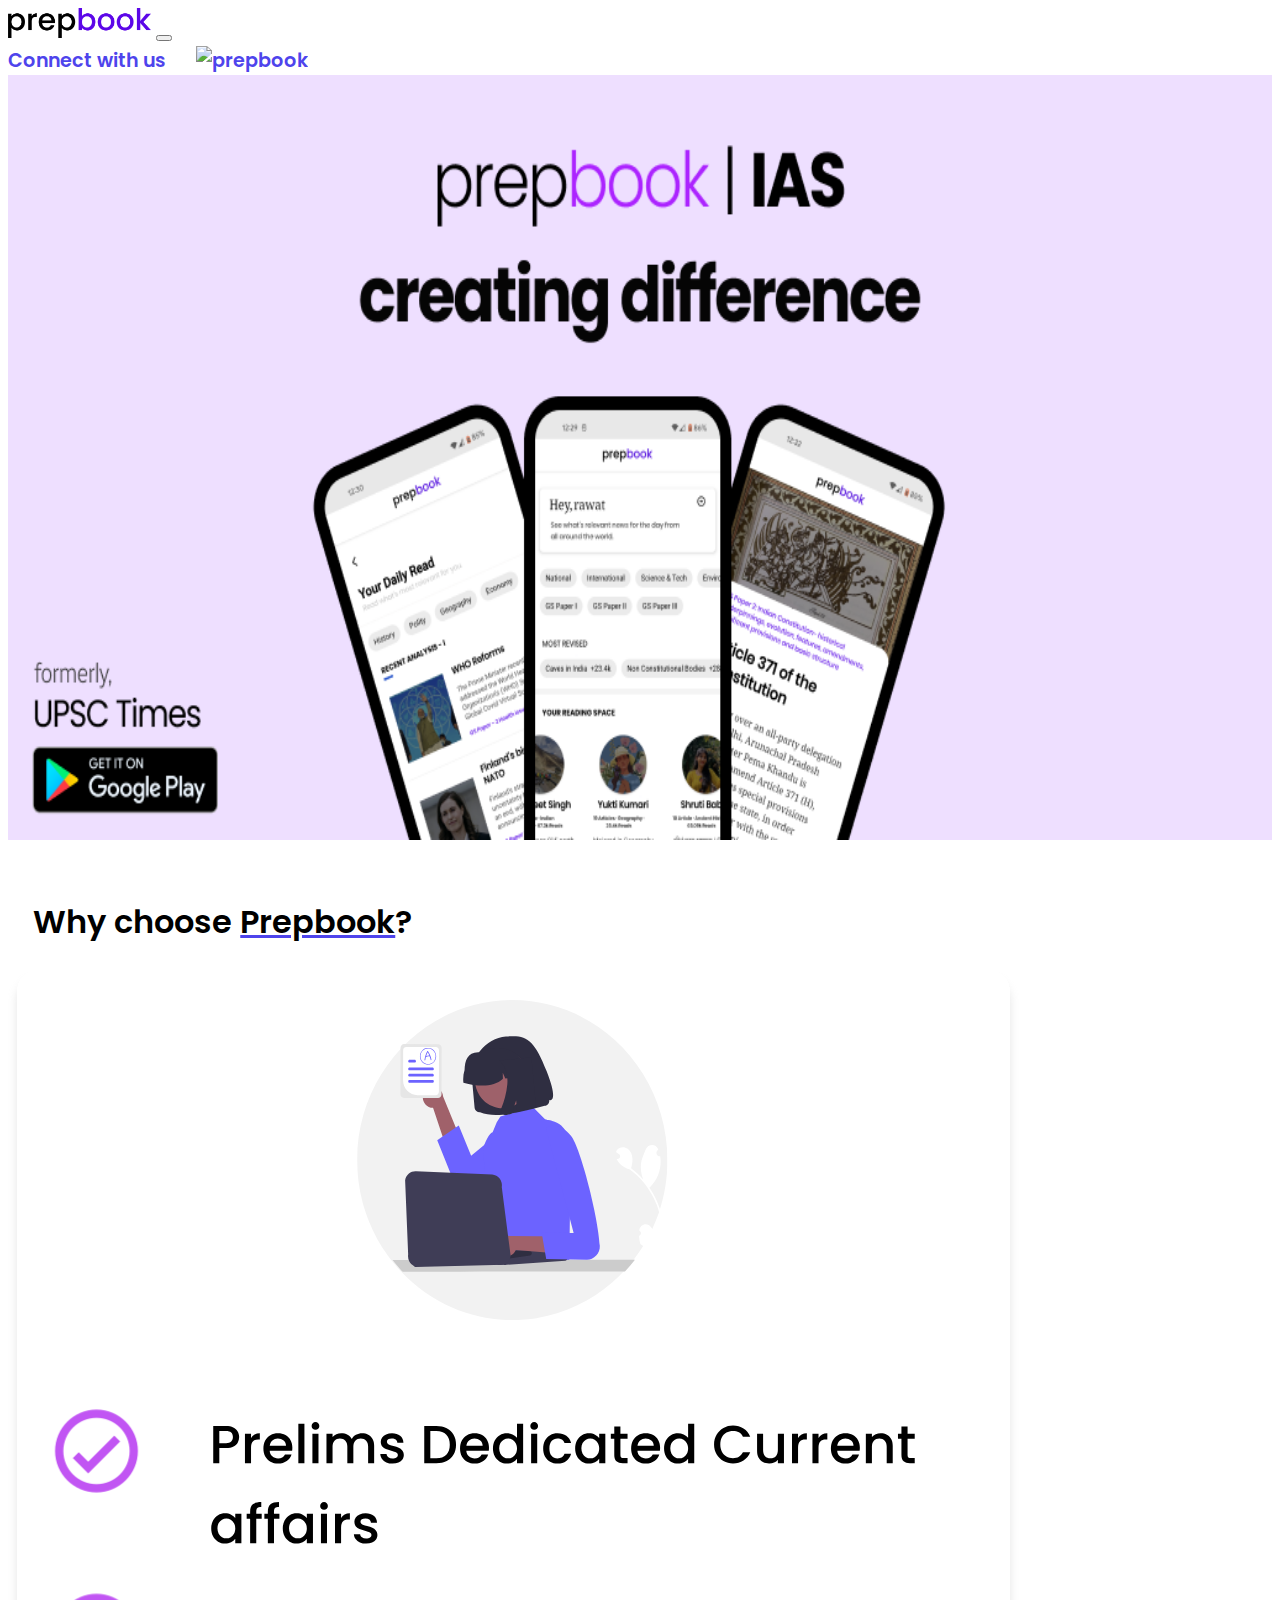
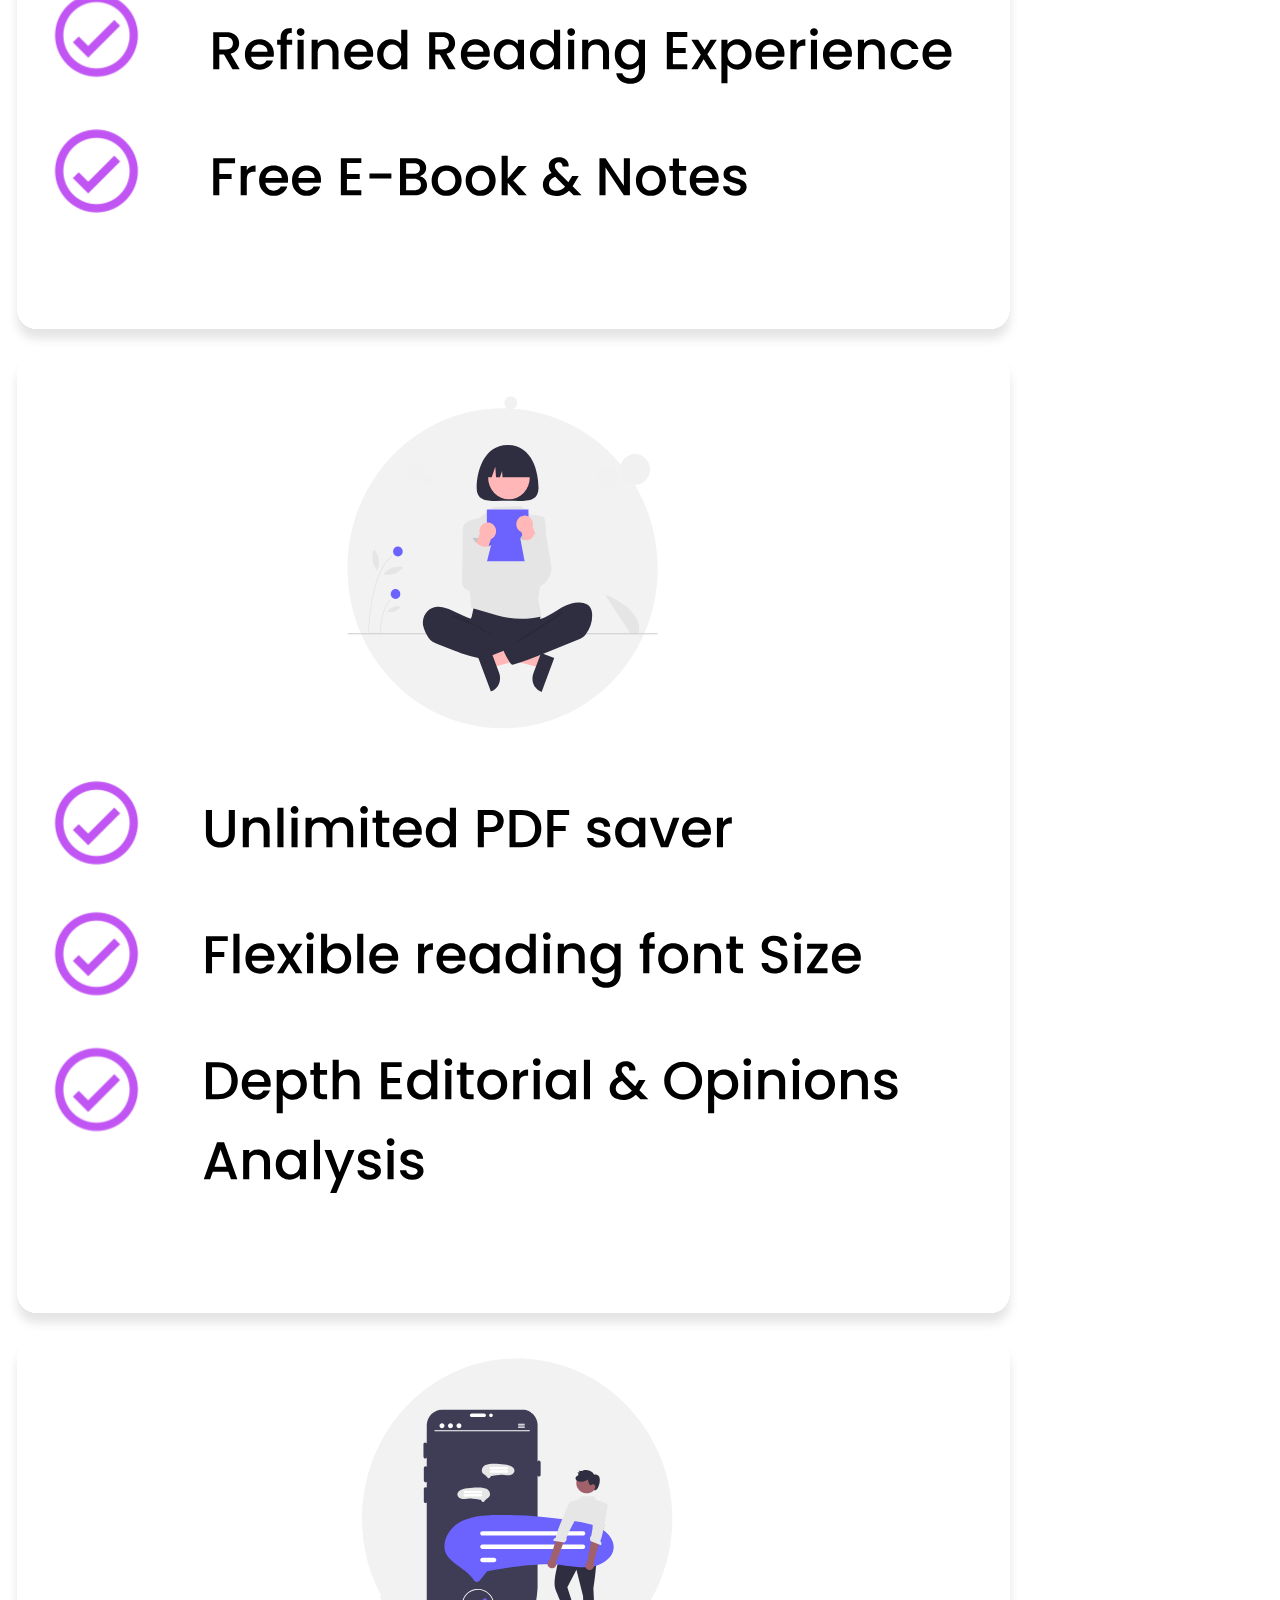
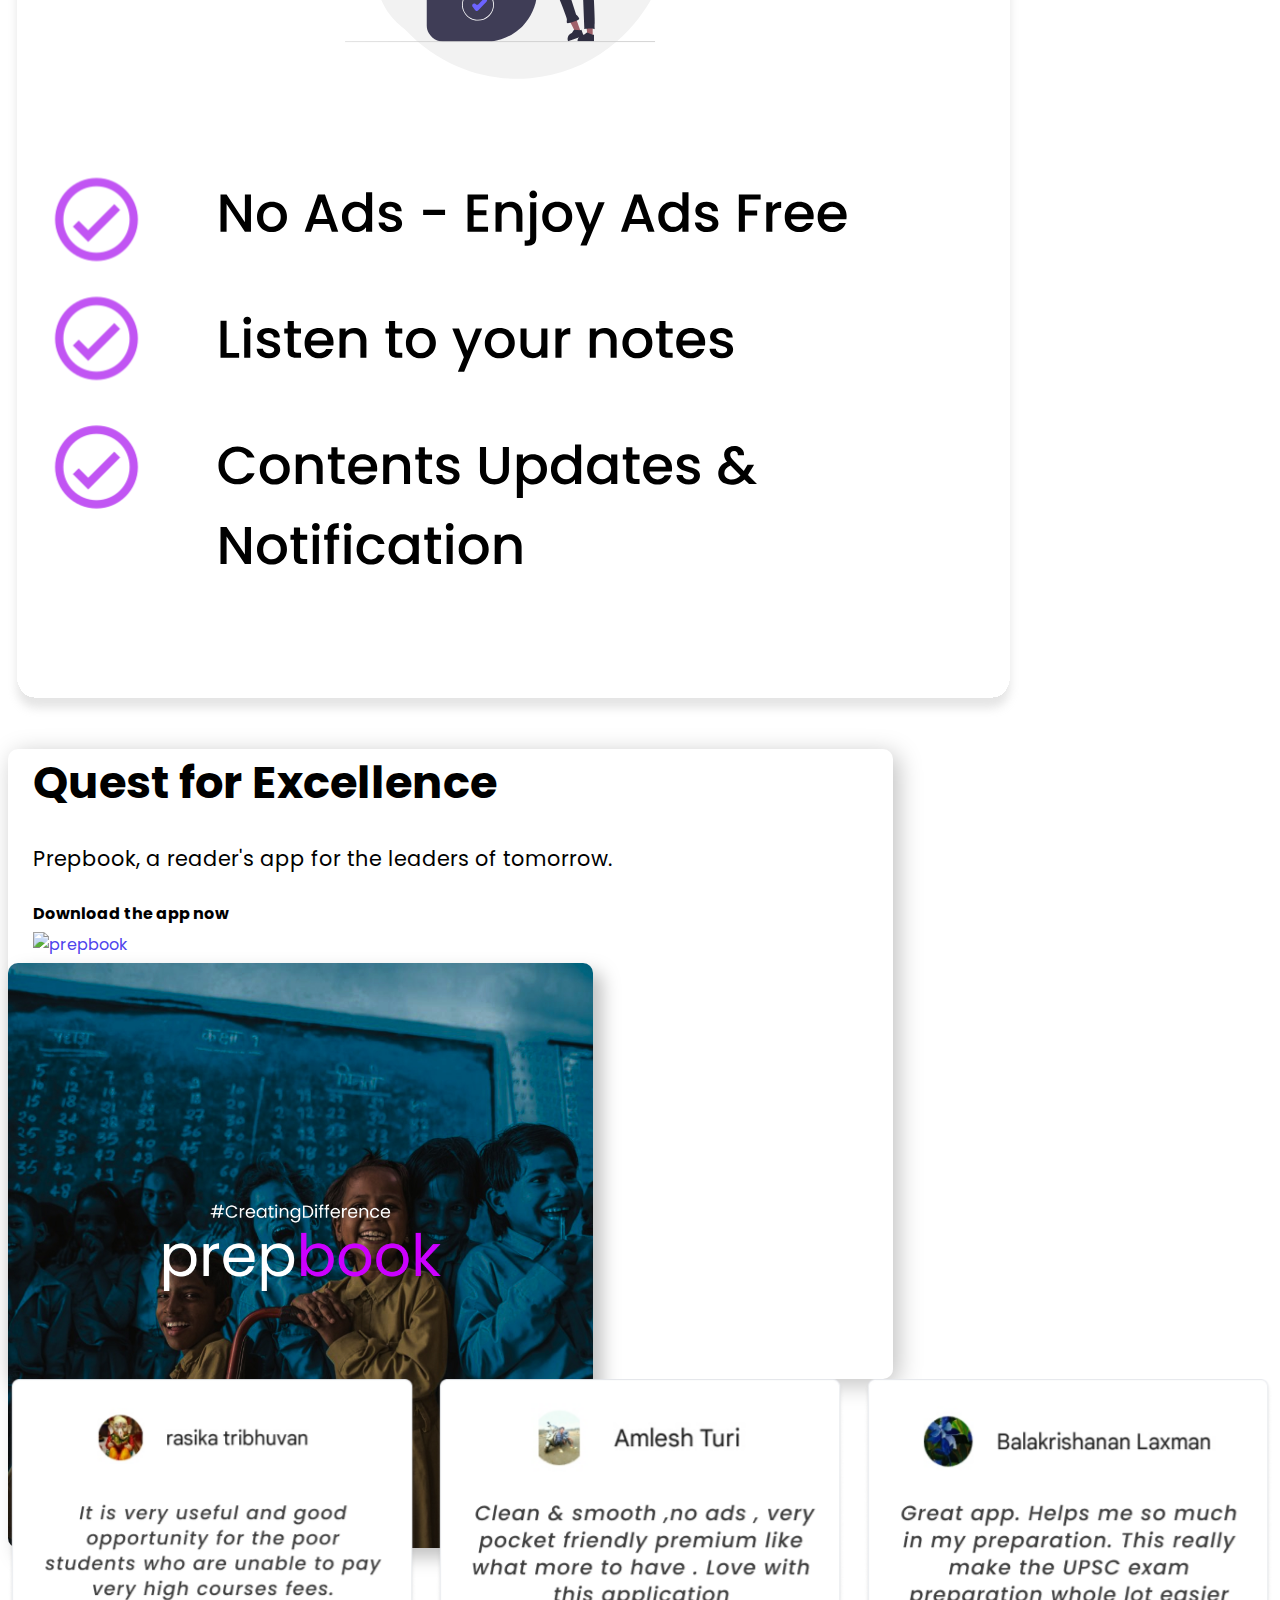
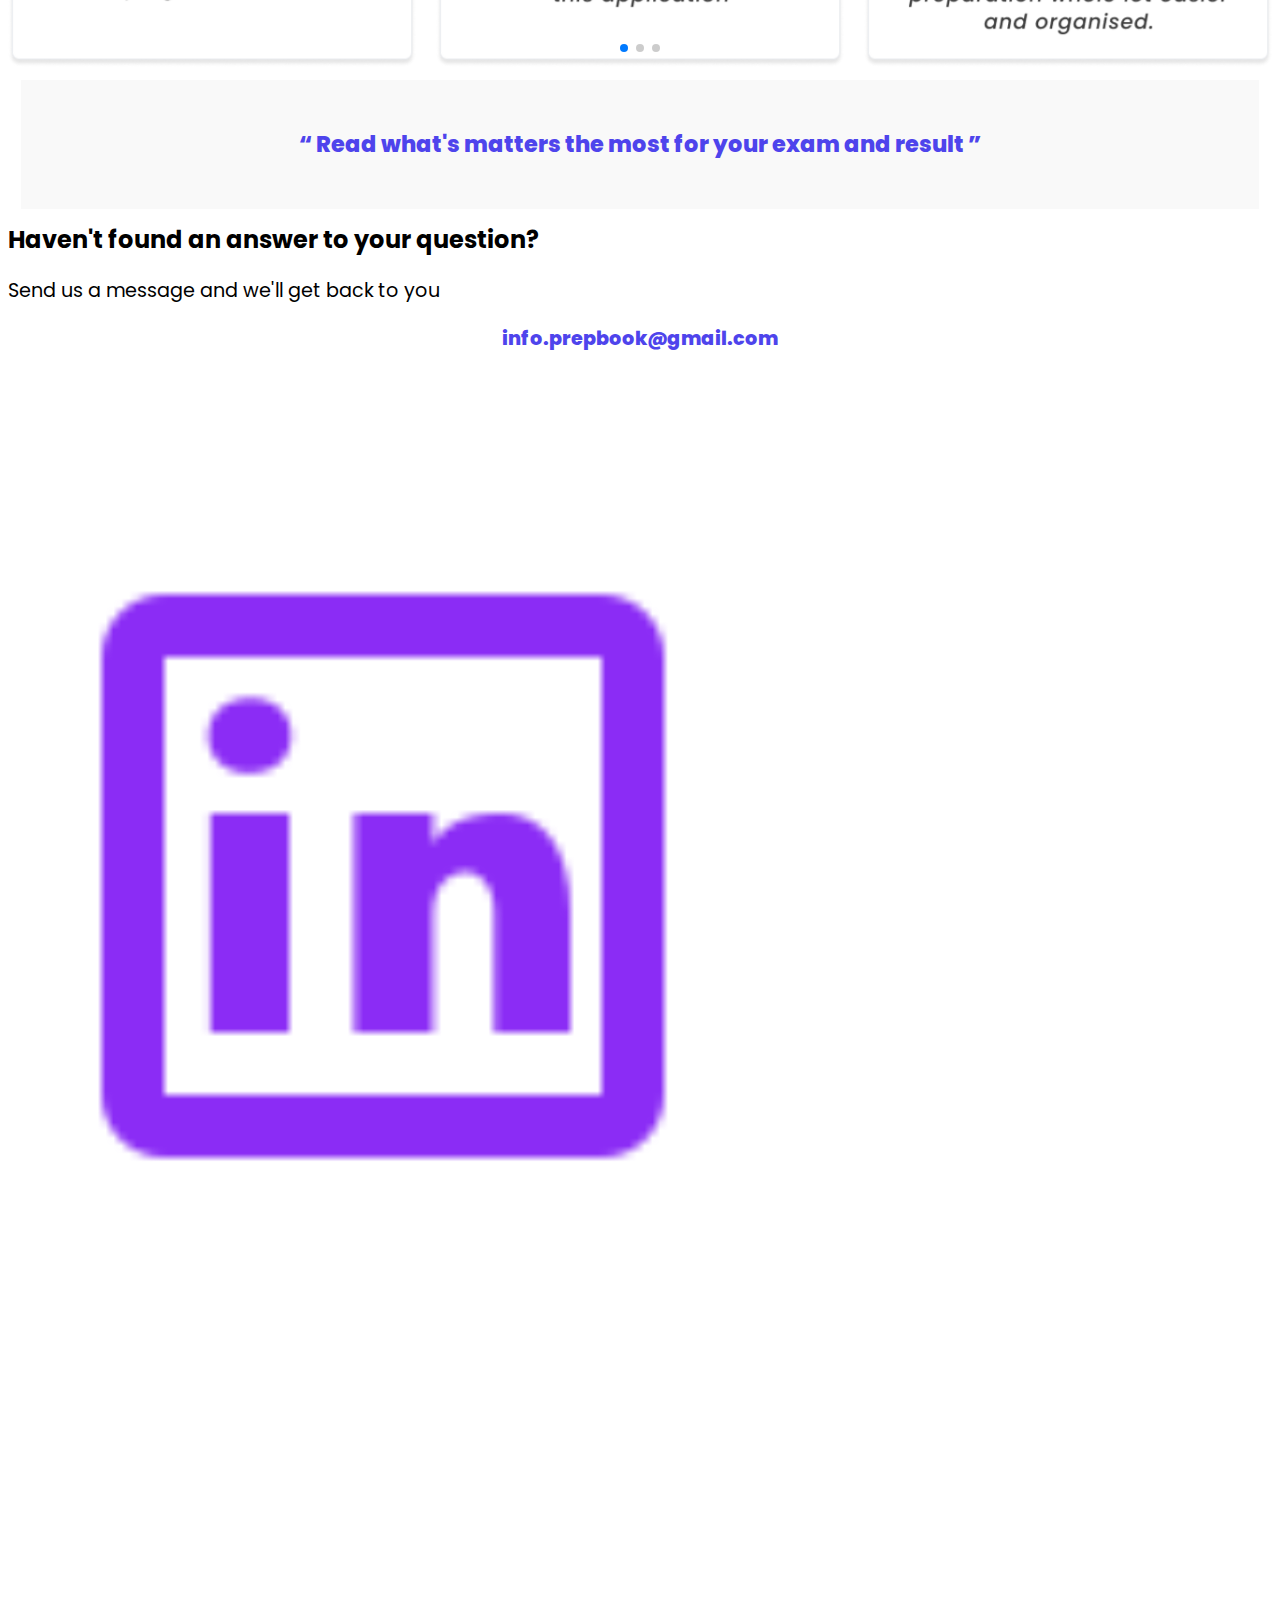
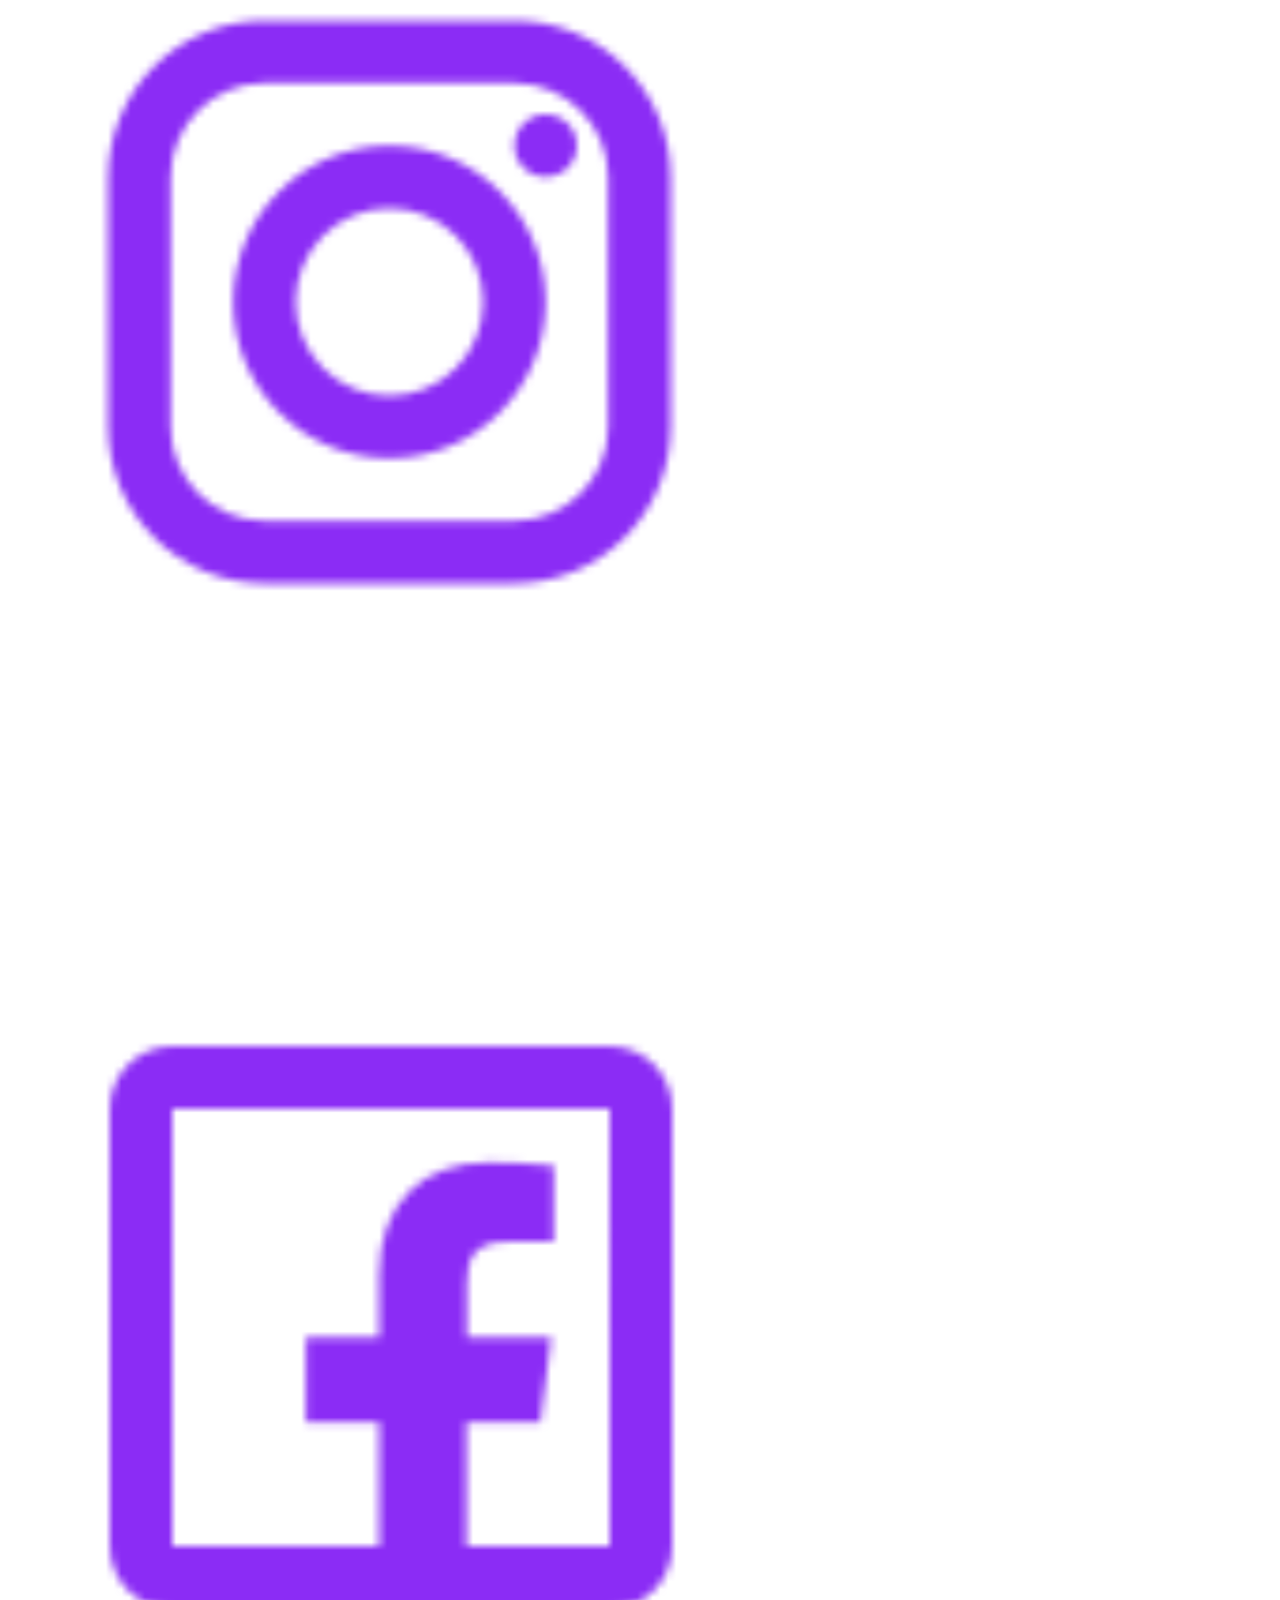
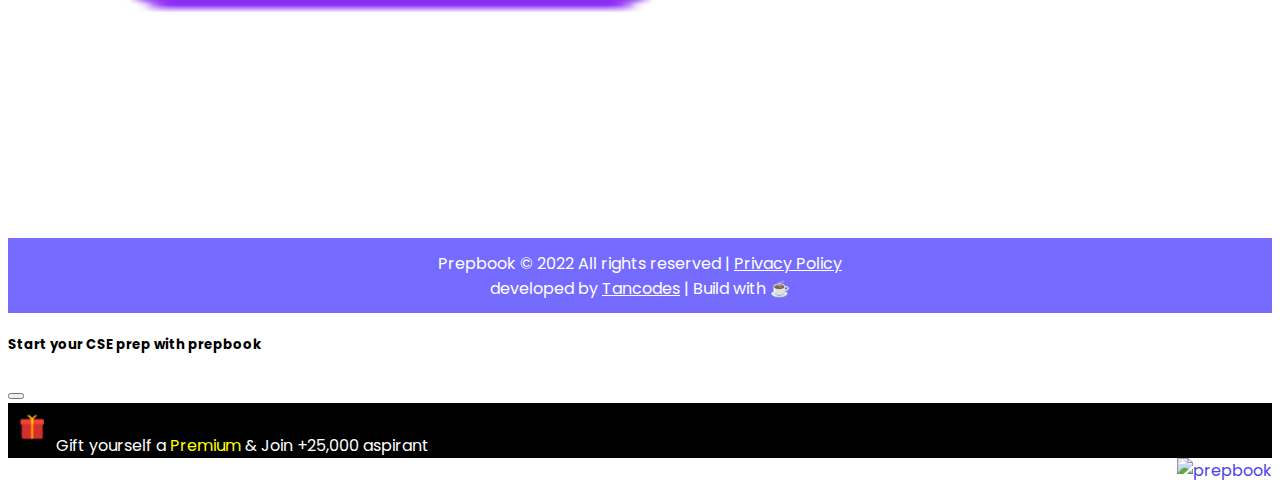
==== index.html @ cd247913 "mobile view animation added" ====
<!doctype html>
<html lang="en">
  <head>
    <meta charset="utf-8">
    <meta name="viewport" content="width=device-width, initial-scale=1.0">
    <meta http-equiv="x-ua-compatible" content="ie=edge"/>
    <meta name="HandheldFriendly" content="true"/> 
    <meta name="author" content="PrepBook" />
    <meta name="description" content="Top-grossing app in UPSC category"/>
    <meta name="keywords" content="UpscMpsc , UPSC, MPSC , upsctimes-app, PrepBook , news , notes, CSE, IAS , current affairs, GK" />
    <meta name="robots" content="index, follow" />
    <title>PrepBook | Read like bureaucrat</title>

    <!-- Fav icon -->
    <link rel="apple-touch-icon" sizes="180x180" href="favicon_io/apple-touch-icon.png">
    <link rel="icon" type="image/png" sizes="32x32" href="favicon_io/favicon-32x32.png">
    <link rel="icon" type="image/png" sizes="16x16" href="favicon_io/favicon-16x16.png">
    <link rel="icon" type="image/x-icon" href="favicon_io/favicon.ico">
    <link rel="manifest" href="favicon_io/site.webmanifest">

    <!-- Bootstrap 5.2 -->
    <link href="https://cdn.jsdelivr.net/npm/bootstrap@5.2.0-beta1/dist/css/bootstrap.min.css" rel="stylesheet" integrity="sha384-0evHe/X+R7YkIZDRvuzKMRqM+OrBnVFBL6DOitfPri4tjfHxaWutUpFmBp4vmVor" crossorigin="anonymous">
    <!-- Styles -->
    <link rel="stylesheet" href="./css/style.css" />
    <!-- Link Swiper's CSS -->
    <link rel="stylesheet" href="https://unpkg.com/swiper/swiper-bundle.min.css" />
    <!-- aos - Style -->
    <link rel="stylesheet" href="https://unpkg.com/aos@next/dist/aos.css" />
    <!-- jquery cdn -->
    <script src="https://code.jquery.com/jquery-3.5.1.min.js" integrity="sha256-9/aliU8dGd2tb6OSsuzixeV4y/faTqgFtohetphbbj0=" crossorigin="anonymous"></script>
  </head>

  <body>
    <!-- MAIN CONTAINER -->
    <div class="container-fluid m-0 p-0">

      <!-- ------------------------------------ NAVBAR ------------------------------------  -->
        <nav class="navbar navbar-expand-lg navbar-light bg-light">
          <div class="container-fluid">
            <a class="navbar-brand" href="#">
              <img src="./images/prepbook transparent.png" alt="prepbook" height="30" class="d-inline-block align-text-top " />
            </a>
            <button class="navbar-toggler" type="button" data-bs-toggle="collapse" data-bs-target="#navbarNavAltMarkup" aria-controls="navbarNavAltMarkup" aria-expanded="false" aria-label="Toggle navigation">
              <span class="navbar-toggler-icon"></span>
            </button>
            <div class=" justify-content-end  collapse navbar-collapse " id="navbarNavAltMarkup">
              <div class="navbar-nav justify-content-end">
                <a class="nav-link active connect " aria-current="page" href="#connect">Connect with us</a>
                <a class="nav-link" href="https://play.google.com/store/apps/details?id=com.UpscMpsc.dev.timetoday"><img src="./images/download-btn.svg"  alt="prepbook"  class="d-inline-block align-text-center top-btn m-0 p-0 " /></a>

              </div>
            </div>
          </div>
        </nav>

        <!-- > For Desktop View -->
      <!-- ------------------------------------ COVER IMAGE ------------------------------------  -->
        <div  data-aos="fade-up" data-aos-duration="3000" class="container-fluid m-0 p-0 h-100 desktop-cover">
            <a href="https://play.google.com/store/apps/details?id=com.UpscMpsc.dev.timetoday"><img src="./images/Play Store Cover Photo.png" alt="prepbook"  class="d-inline-block align-text-top  m-0 p-0 cover-photo" /> </a>         
        </div>

        <!-- > For Mobile View -->
        <div class="container-fluid mobile-cover text-center">
          <div class="mobile-top">
            <span class="cover-text ">
              <span  class="prep">Prep</span><span class="book">book</span> | IAS <br/> creating difference<br/>
            </span>
            <!-- Animation -->
            <span class="text-animation1">Better Insights on Topics</span>
            
            <img data-aos="fade-right" data-aos-duration="2000" src="./images/illustration-cropped.png" class="mobile-console"/>
            <a href="https://play.google.com/store/apps/details?id=com.UpscMpsc.dev.timetoday">
              <img src="./images/download-btn.svg"  alt="prepbook"  class="d-inline-block align-text-top mobile-download-btn" />
            </a>
          </div>
          
          <div class="mobile-foot text-center">
            <span class="prep">Prep</span><span class="book">book</span><br/>
            <span class="foot-text">Relevant. Reliable. Refined.</span>
          </div>
        </div>

      <!-- ------------------------------------ FEATURES ------------------------------------  -->
        <div class="container text-center features-div">
            <h2 >Why choose <u style="text-decoration-color: rgba(78, 68, 236, 1);">Prepbook</u>?</h2>
            <div class="container-fluid d-flex justify-content-evenly align-items-center mt-3">
              <div class="feature-div" >
                <img src="./images/feature-1.svg" />
              </div>
              <div class="feature-div">
                <img src="./images/feature-2.svg" />
              </div>
              <div class="feature-div">
                <img src="./images/feature-3.svg" />
              </div>
            </div>              
        </div>
      
      <!-- ------------------------------------ Quest for Excellence : CENTER SECTION ------------------------------------  -->
        <div class="container-fluid d-flex flex-row  align-items-center outer-flex w-75 mt-5 quest-class">

          <div class="container-fluid d-flex flex-column inner-flex " >
            <div class="shorter-div">
              <span class="text-big">Quest for Excellence</span>
            </div>
            <div>
              <p>Prepbook, a reader's app for the leaders of tomorrow.</p>
            </div>
            <div>
              <b>Download the app now</b>
            </div>
            <div>
              <a href="https://play.google.com/store/apps/details?id=com.UpscMpsc.dev.timetoday"><img src="./images/download-btn.svg"  alt="prepbook"  class="d-inline-block align-text-top download-btn" /></a>
            </div>
          </div>
          <!-- creating diff image - right -->
          <div data-aos="fade-left" data-aos-anchor="#example-anchor" data-aos-duration="4000" class="container-fluid d-flex justify-content-end align-items-center ">
            <img src="./images/Console Cover Square.jpg" alt="prepbook"  class="align-text-top console-cover " />
          </div>

        </div>

      <!-- ------------------------------------ REVIEWS SLIDER : using swiper ------------------------------------  -->
        <div class="swiper mySwiper mt-5">
          <div  class="swiper-wrapper">
            <img class="swiper-slide" src="images/Review1.png"  alt="Review1" />
            <img class="swiper-slide" src="images/Review2.png"  alt="Review2" />
            <img class="swiper-slide" src="images/Review3.png"  alt="Review3" />
            <img class="swiper-slide" src="images/Review4.png"  alt="Review4" />
            <img class="swiper-slide" src="images/Review5.png"  alt="Review5" />
          </div>
          <div class="swiper-pagination mt-2"></div>
        </div>

      <!-- ------------------------------------ TAGLINE : read what's matters.. ------------------------------------  -->
        <div class="slg mt-5" style="background-color: rgba(217, 217, 217, 0.15);">
          <h3>“ Read what&#39;s matters the most for your exam and result ”</h3>
        </div>

      <!-- ------------------------------------ FOOTER ------------------------------------  -->
        <div class="d-flex flex-column footer justify-content-center align-items-center mt-5" id="connect">
          <!-- footer first section -->
          <div class="footer-1 text-center mb-3">
            <span>Haven't found an answer to your question?</span>
            <p>Send us a message and we'll get back to you</p>
          </div>
          
          <!-- mail & icon section -->
          <div class="footer-3 text-center mb-3">
            <h3 class="text-center mb-3"> <a href = "mailto: info.prepbook@gmail.com">info.prepbook@gmail.com</a></h3>
            <div class="d-flex  justify-content-evenly mb-3 footer-icon-div ">
              <!-- linkedin icon -->
              <div>
                <a href="https://www.linkedin.com/company/upsctimes-app/"> <img src="./images/icon_linkedin.svg" alt="linkedin"  class="d-inline-block align-text-top footer-icons" /></a>
              </div>
              <!-- instagram icon -->
              <div>
                <a href="https://www.instagram.com/prepbook.app/"> <img src="./images/icon_instagram.svg" alt="instagram"  class="d-inline-block align-text-top footer-icon" /></a>
              </div>
              <!-- facebook icon -->          
              <div>
                <a href="https://www.facebook.com/prepbook.readingg"> <img src="./images/icon_facebook.svg" alt="facebook"  class="d-inline-block align-text-top footer-icon" /></a>
              </div>
            </div> 
          </div>
        </div>

        <!-- bottom footer -->
        <div class="bottom">
          Prepbook © 2022 All rights reserved | <a href="./privacypolicy.html"> <u>Privacy Policy</u></a> <br/> developed by <a href="http://tancodes.atspace.cc/"> <u>Tancodes</u> </a> | Build with ☕
        </div>

    </div>

    <!-- BOOTRAP : MODAL FOR PREMIUM -->
    <div class="modal fade" id="premiumModal" tabindex="-1" aria-labelledby="premiumModalLabel" aria-hidden="true">
      <div class="modal-dialog">
        <div class="modal-content">

          <div class="modal-header">
            <h5 class="modal-title" id="premiumModalLabel">Start your CSE prep with prepbook</h5>
            <button type="button" class="btn-close" data-bs-dismiss="modal" aria-label="Close"></button>
          </div>

          <div class="modal-body" style="background-color: #000000; color: #ffffff;">
            <span>
              <img src="./images/icon_gift.svg"  alt="prepbook"  class="d-inline-block align-text-center card-icon " />Gift yourself a 
              <span class="text-yellow">Premium</span> 
              & Join +25,000 aspirant
            </span>
          </div>

          <div class="modal-footer">
            <div style="text-align: right">
              <a href="https://play.google.com/store/apps/details?id=com.UpscMpsc.dev.timetoday">
                <img src="./images/download-btn.svg" alt="prepbook" class="d-inline-block align-text-top download-btn" >
              </a>
            </div>
          </div>

        </div>
      </div>
    </div>
    
    <!-- ----------------------- SCRIPTS ----------------------------->
    <!-- bootstrap cdn -->
    <script src="https://cdn.jsdelivr.net/npm/bootstrap@5.2.0-beta1/dist/js/bootstrap.bundle.min.js" integrity="sha384-pprn3073KE6tl6bjs2QrFaJGz5/SUsLqktiwsUTF55Jfv3qYSDhgCecCxMW52nD2" crossorigin="anonymous"></script>
    <!--  Swiper cdn (swiper reviews) -->
    <script src="https://unpkg.com/swiper/swiper-bundle.min.js"></script>
    <!-- aos cdn (animation) -->
    <script src="https://unpkg.com/aos@next/dist/aos.js"></script>
    <script src="script/script.js"></script>
  </body>
</html>
---- css/style.css ----
@import url('https://fonts.googleapis.com/css2?family=Poppins:wght@200;300;400;500;600;900&display=swap');

*,
::after,
::before {
    box-sizing: border-box;
    font-family: 'Poppins', sans-serif;
}

html {
    scroll-behavior: smooth
}

/* anchors */
a {
    text-decoration: none;
    color: rgba(78, 68, 236, 1);
}

a:hover { 
    color: rgba(78, 68, 236, 1);
    text-decoration:none; 
    cursor:pointer;  
}

/* COVER IMAGE */
.cover-photo{
    height: 85vh;
    width: 100%;
}

/* ------------------------------------------------ NAV BAR ------------------------------------------------ */
.navbar{
    font-weight: 600;
    font-size: 1.2rem;
}
.navbar-nav{
    width: 40%;
}
.connect{
    margin-right: 5%;
}
h2{
    font-size: 2rem;
    margin: 4% 2% 2% 2%;
    font-weight: 600;
}
p{
    font-size: 1.3rem;
}
.top-btn{
    height: 5vh;

}

/* ------------------------------------------------ MODAL FOR PREMIUM ------------------------------------------------ */
.text-yellow{
    color: yellow;
}

.download-btn{
    width:  50%;
}

.card-icon{
    width: 3rem;
    height: 3rem;
}

/* ------------------------------------------------ Features Section ------------------------------------------------ */
.features-div{
    margin-bottom: 2%;
}
.feature-div img{
    width: 80%;
}

/* ----------------------  Quest for Excellence : CENTER SECTION -------------------------------*/
/*  creating diff image - right */
.console-cover{
    filter: drop-shadow(9px 9px 9px rgba(0, 0, 0, 0.25));
    border-radius: 10px;
    height: 65vh;
}
.inner-flex{
    width: 70%;
}
.inner-flex div{
    padding: 0 0 1% 4%;
}
.shorter-div{
    font-size: 2.8rem;
    font-stretch: expanded;  
    font-weight: bolder;
}
.outer-flex{
    box-shadow: 5px 5px 25px rgba(0, 0, 0, 0.25);
    width: 70%;
    margin-top: 1%;
    height: 70vh;
    justify-content: center;
    border-radius: 10px;
}

/* tagline */
.slg{
    margin: 1%;
    padding: 2%;
}

h3{
    text-align: center;
    color: rgba(78, 68, 236, 1);
    font-style: normal;
    font-weight: 800;
    font-size: 1.4rem;
}

/* ------------------------------------------------ FOOTER ------------------------------------------------ */
.footer-1 span{
    font-size: 1.5rem;
    font-weight: bolder;
}
.footer-1 p{
    font-size: 1.2rem;
}
.footer-3 img{
    width: 60%;
}
.footer-3 h3{
    font-size: 1.2rem;
}
.bottom{
    background-color: rgba(108, 99, 255, 0.94)
    ;
    text-align: center;
    color: #ffffff;
    padding:1%;
}
.bottom a{
    color: #ffffff;
}

.footer-icon-div div img:hover {
    transform: rotate(180deg);
    transition: transform .5s linear;
}

/* ------------------------------------------------ MOBILE VIEW CSS ------------------------------------------------ */
.cover-text{
    font-size: 1.8rem;
    font-weight: 600;
    margin: 2% 0 4% 0;
}
.prep{
    font-weight: 400;
}
.book{
    font-weight: 400;
    color: rgba(59, 31, 228, 1);
}

.mobile-top{
    margin-bottom: 4%;
}
.mobile-console{
    max-height: 60vh;
    width: 100%;
    margin: 4% 0 4% 0 ;
}

.mobile-download-btn{
    height: 7vh;
    margin: 4% 0 0 0 ;
}
.mobile-foot{
    font-size: 0.8rem;
}
.foot-text{
    font-weight: 600;
}
.mobile-cover{
    display: none;
  }

/* text animation in mobile */
.text-animation1 ::after {
    content: "";
    position: relative
}
/* ------------------------------------------------ END OF MOBILE VIEW CSS ------------------------------------------------ */

/* privacy policy */
.privacy-policy h3{
    color: #000000;
    text-align: left;
    font-weight: 600;
}

/* ---- Media Queries - change the design at 823px for mobile device */
@media only screen and (max-width: 823px) {
  .desktop-cover, .navbar, .features-div, .footer-1, .footer-3, .slg, .reviews, .outer-flex, .outer-flex .inner-flex, .inner-flex div,  .bottom , .quest-class , .mySwiper , .console-cover{
    display:  none;
  }
  .privacy-policy p{
    font-size: 0.8rem;
  }
  .mobile-cover{
    display: block;
    margin-top: 5%;
}

.quest-class { 
    position: absolute; 
    overflow: hidden; 
    clip: rect(0 0 0 0); 
    height: 1px; width: 1px; 
    margin: -1px; padding: 0; border: 0; 
  }
}
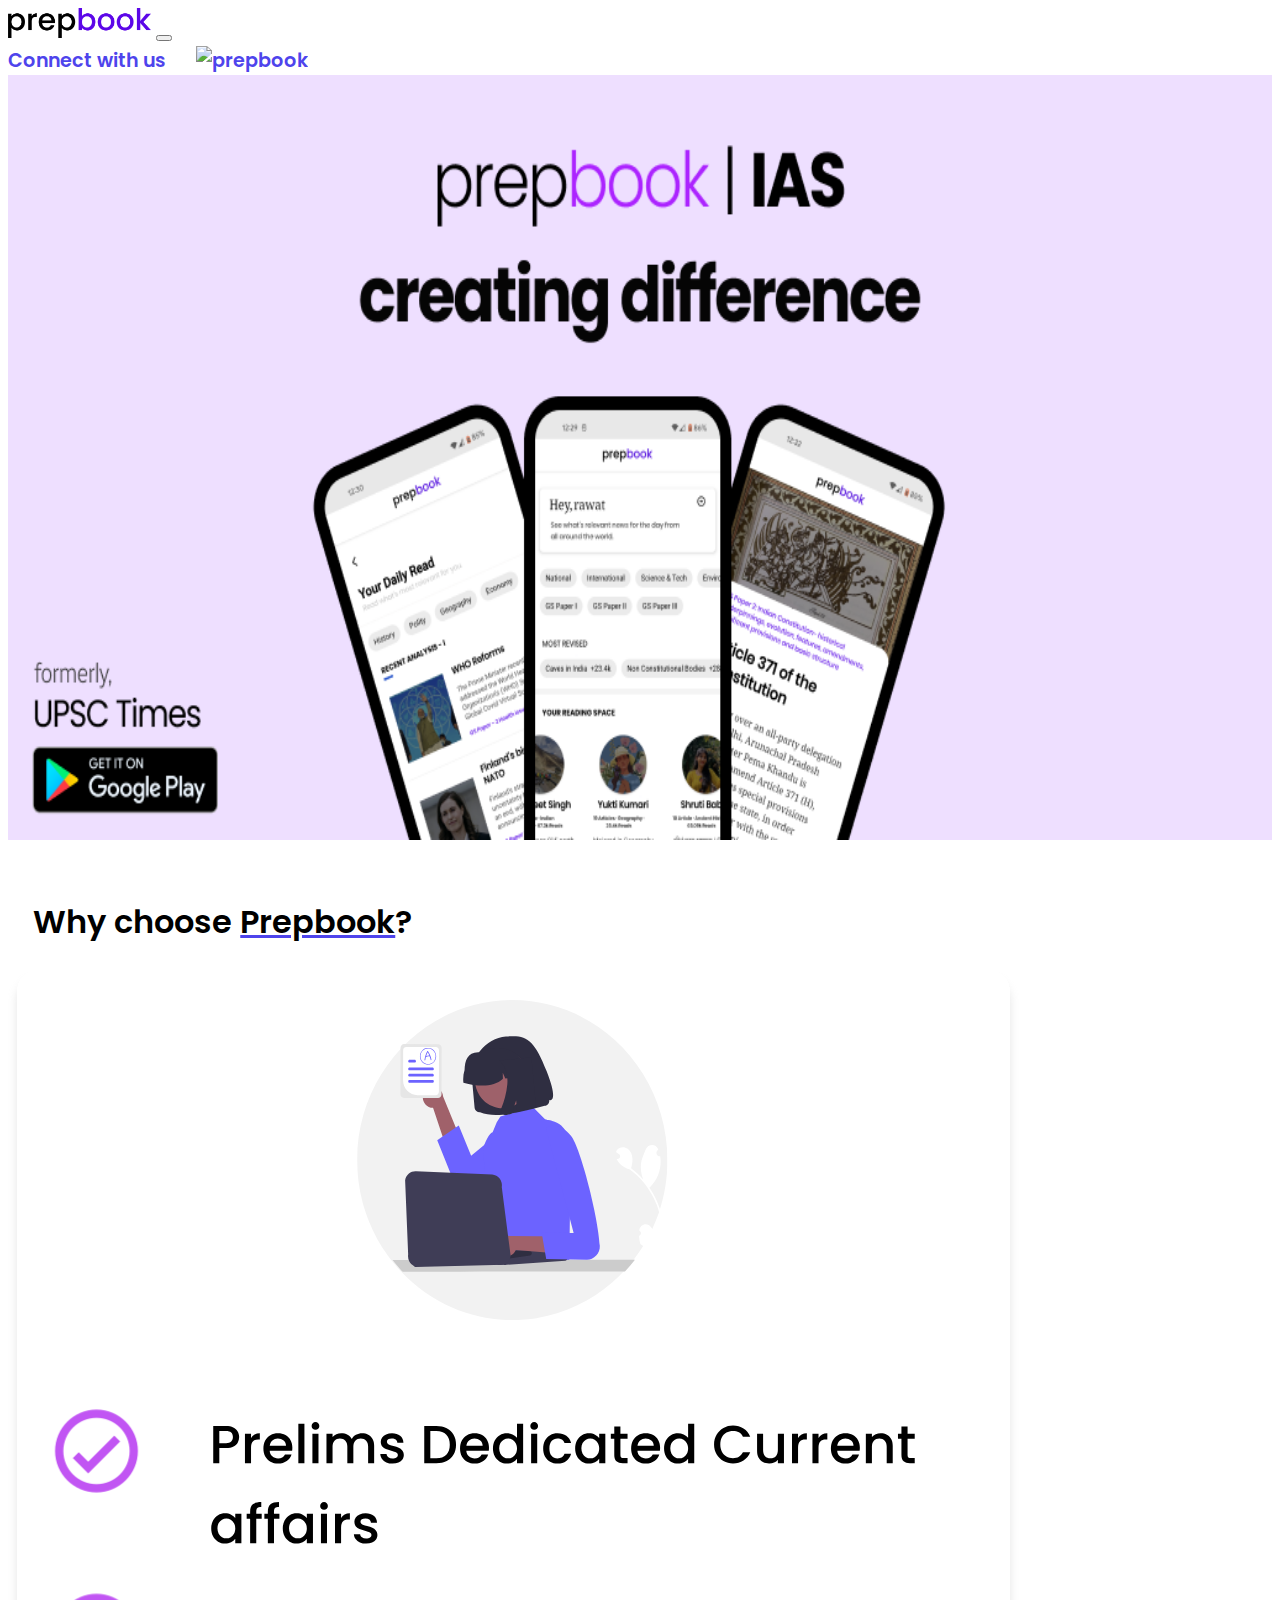
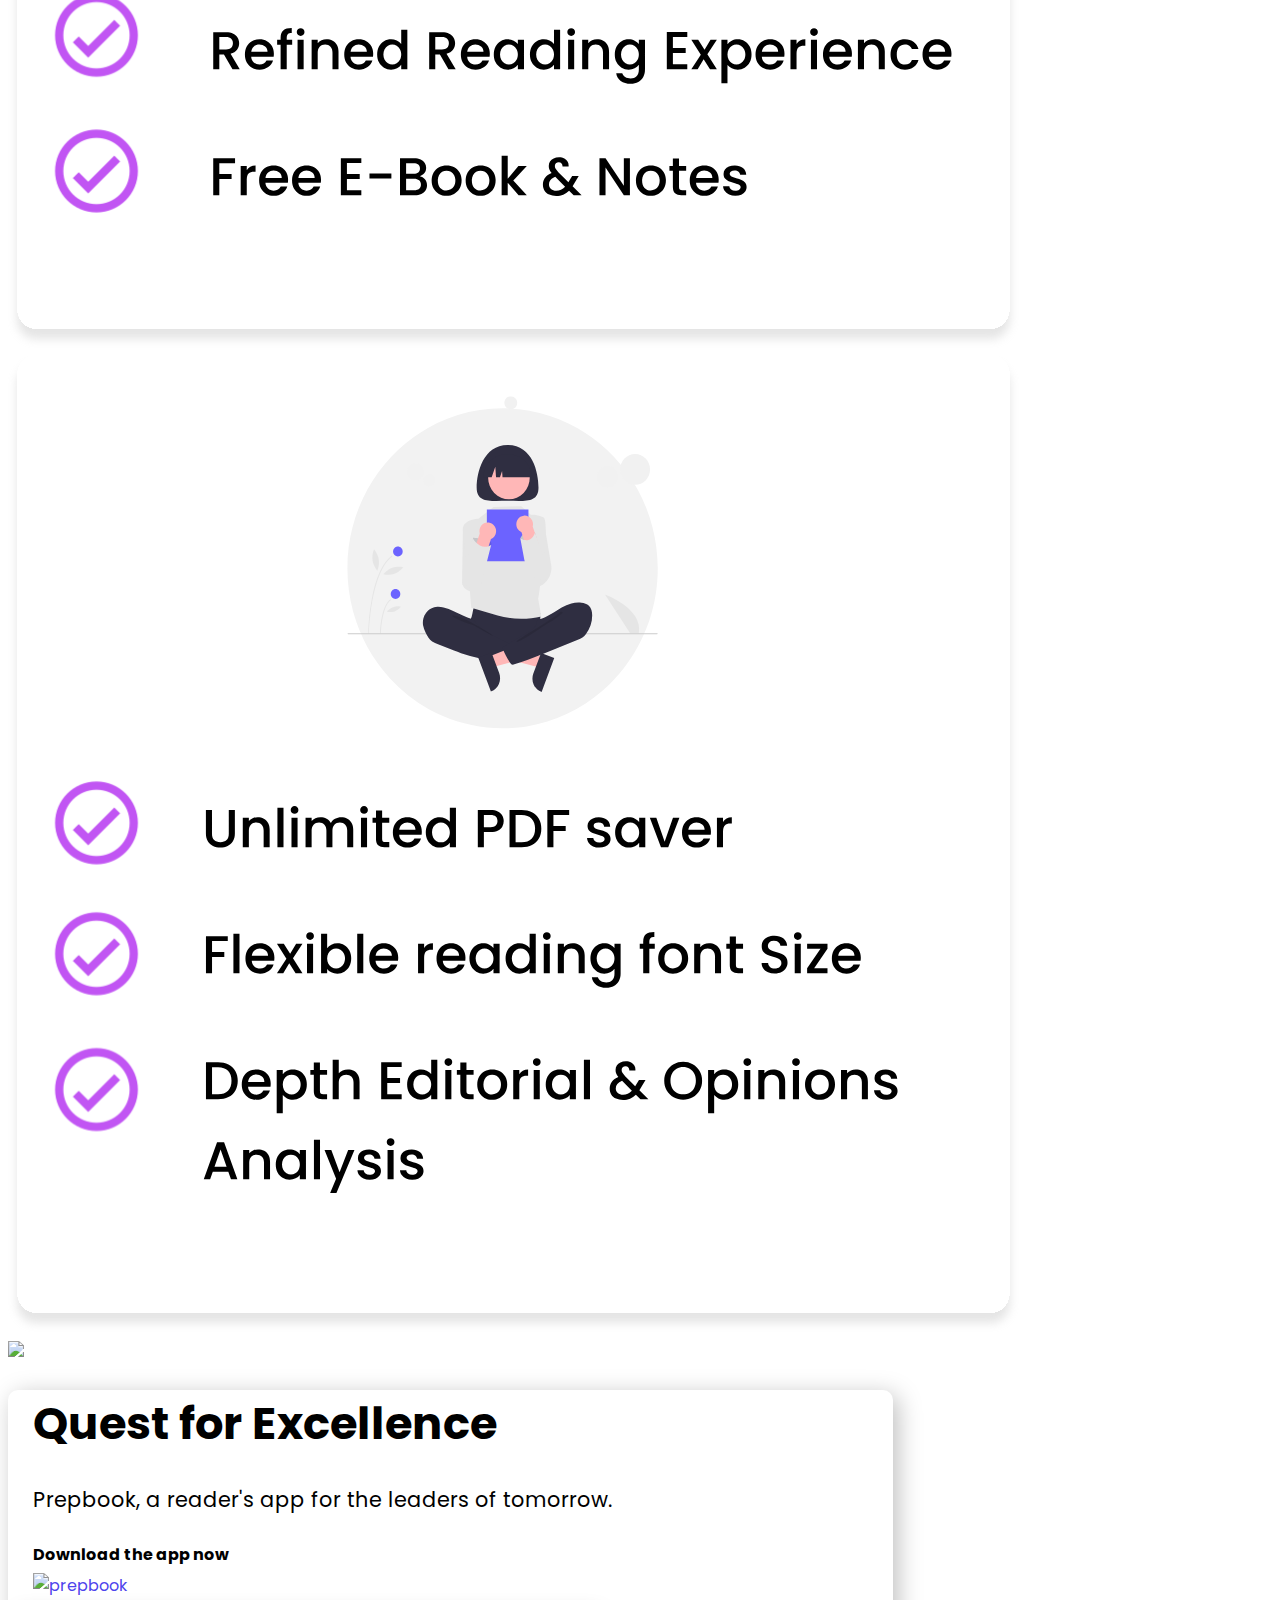
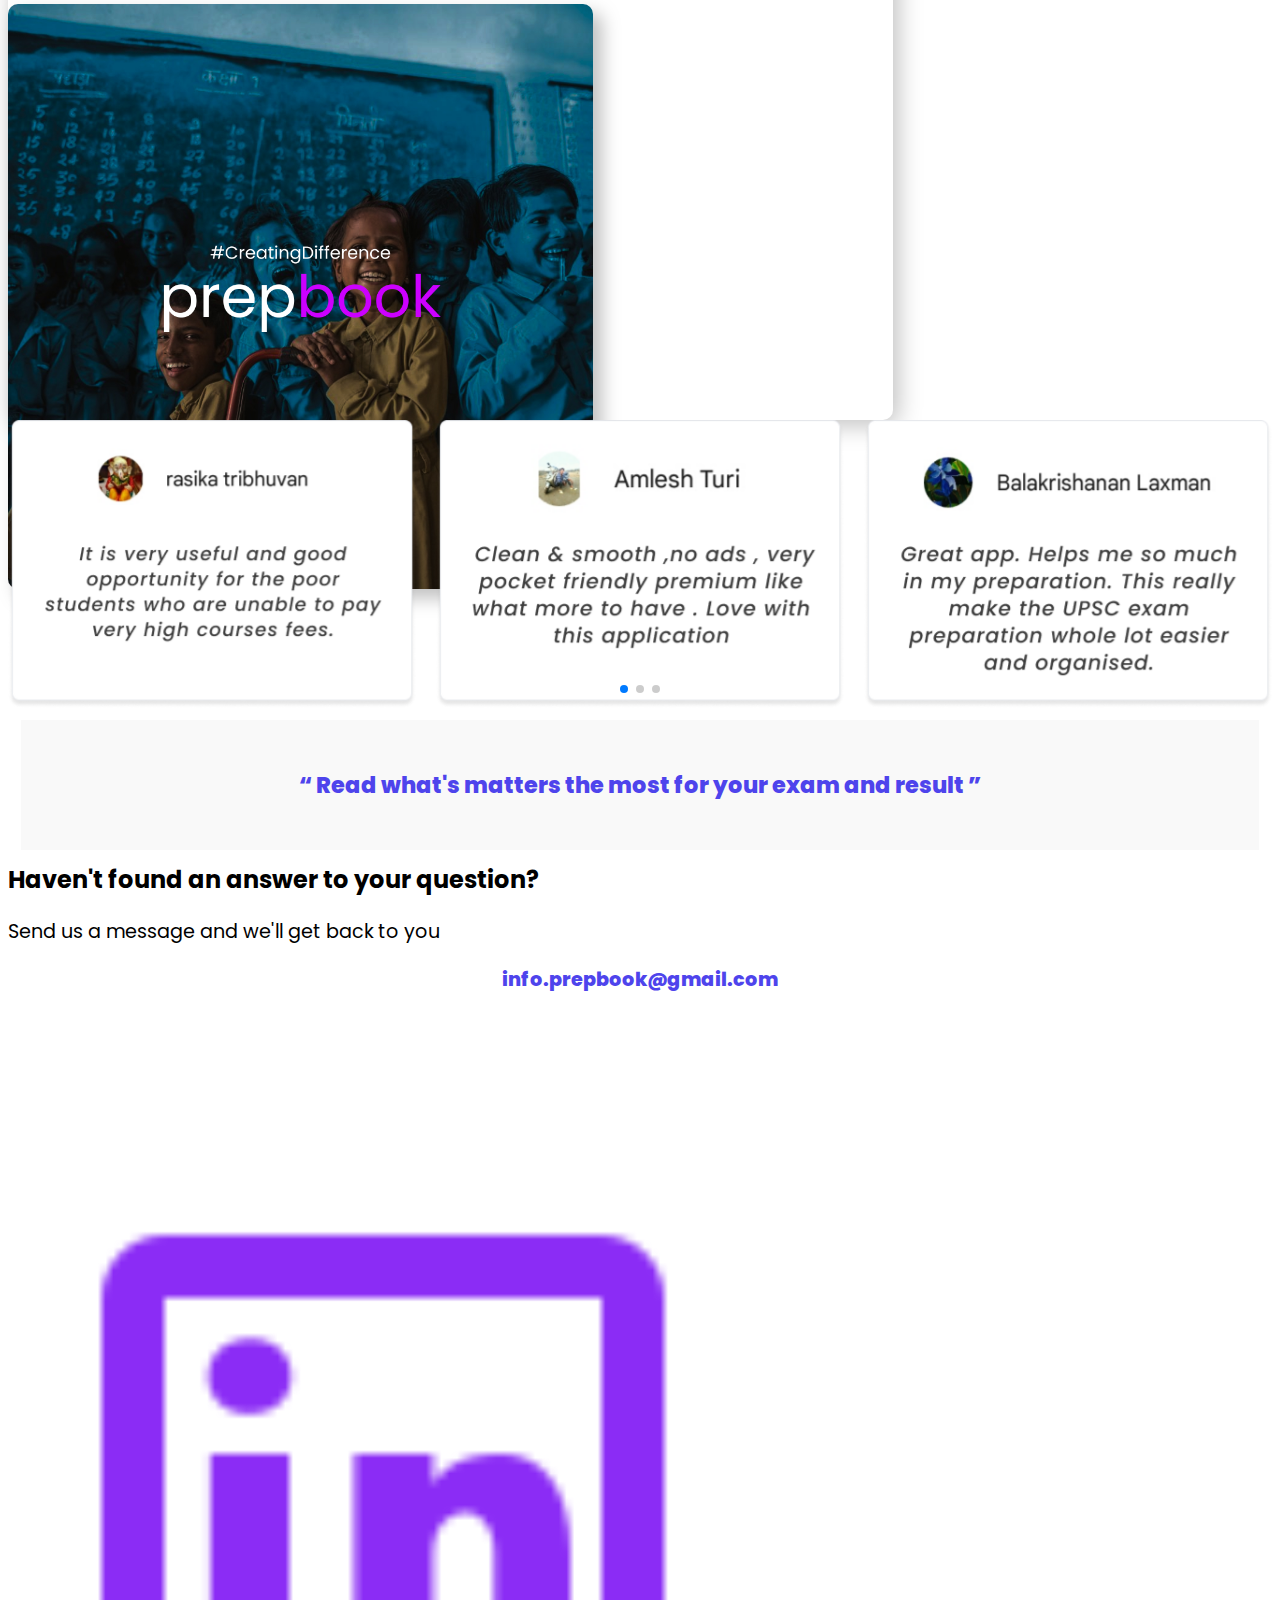
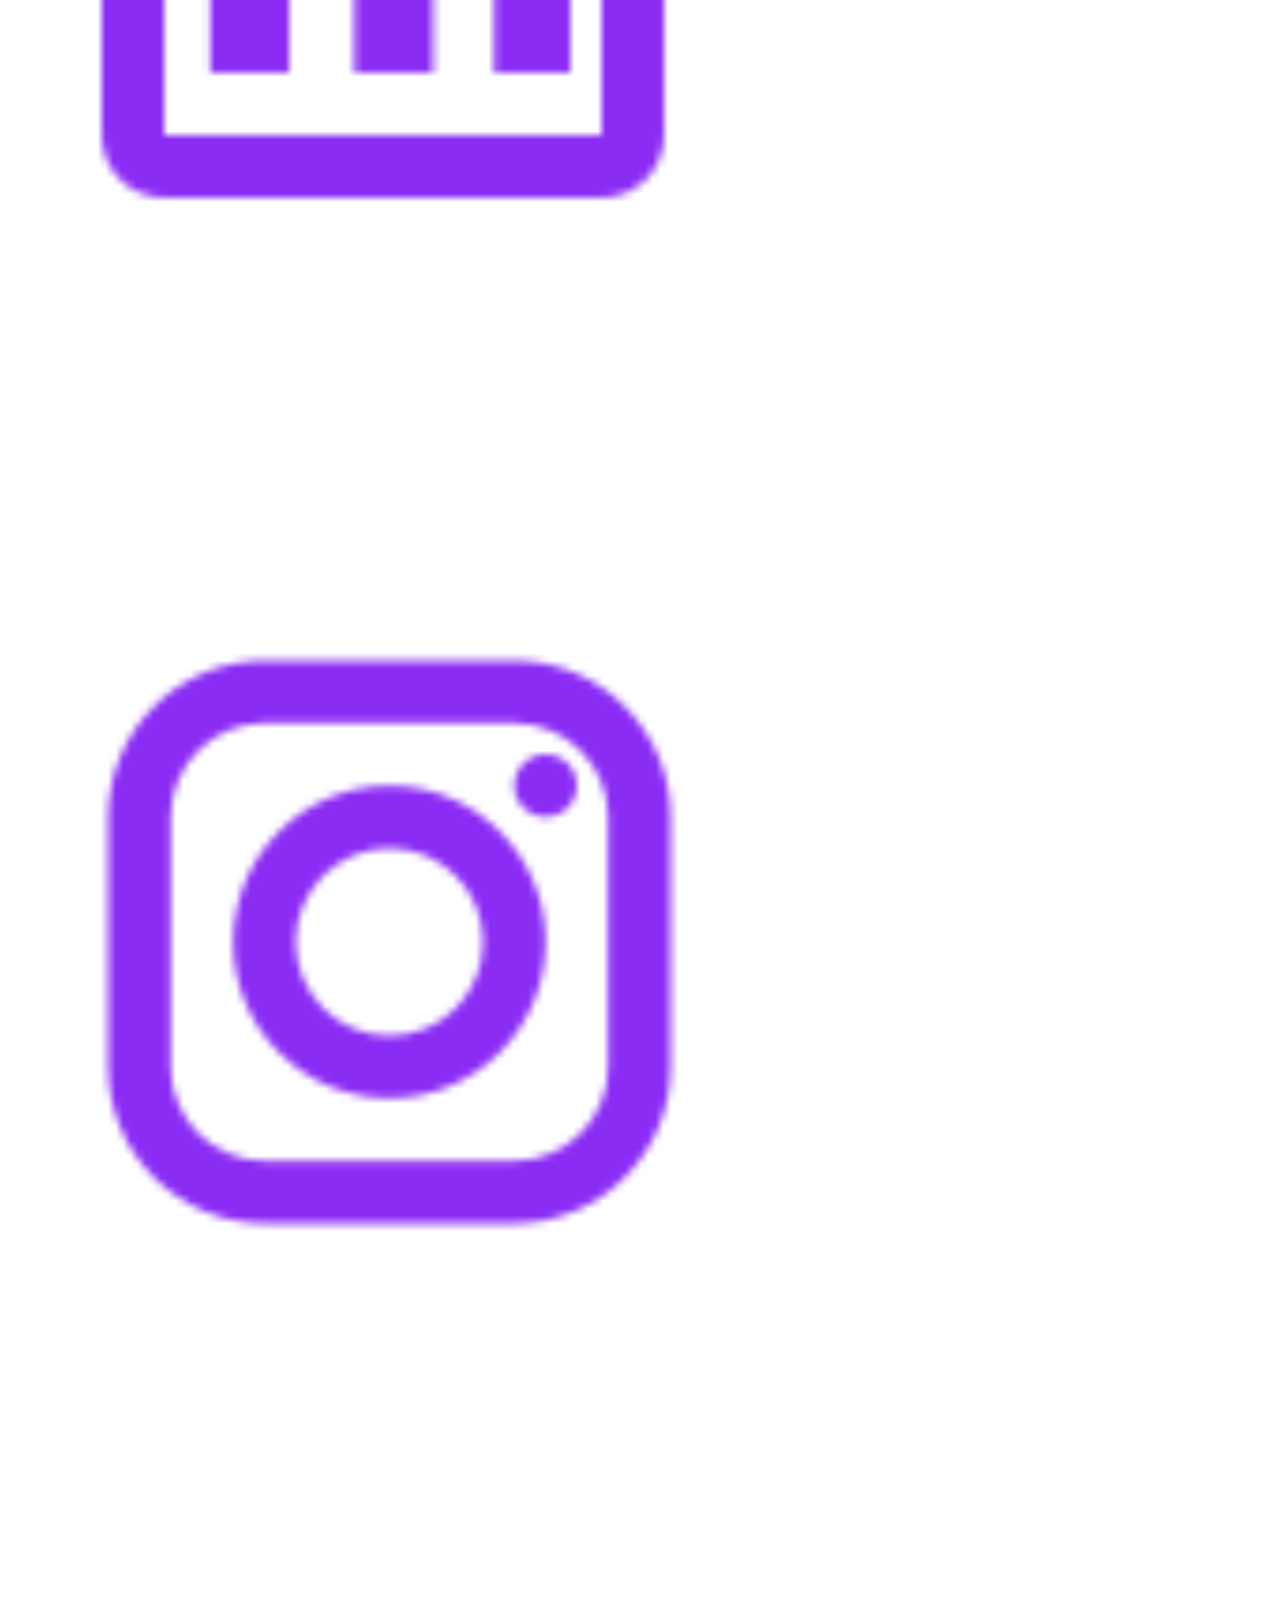
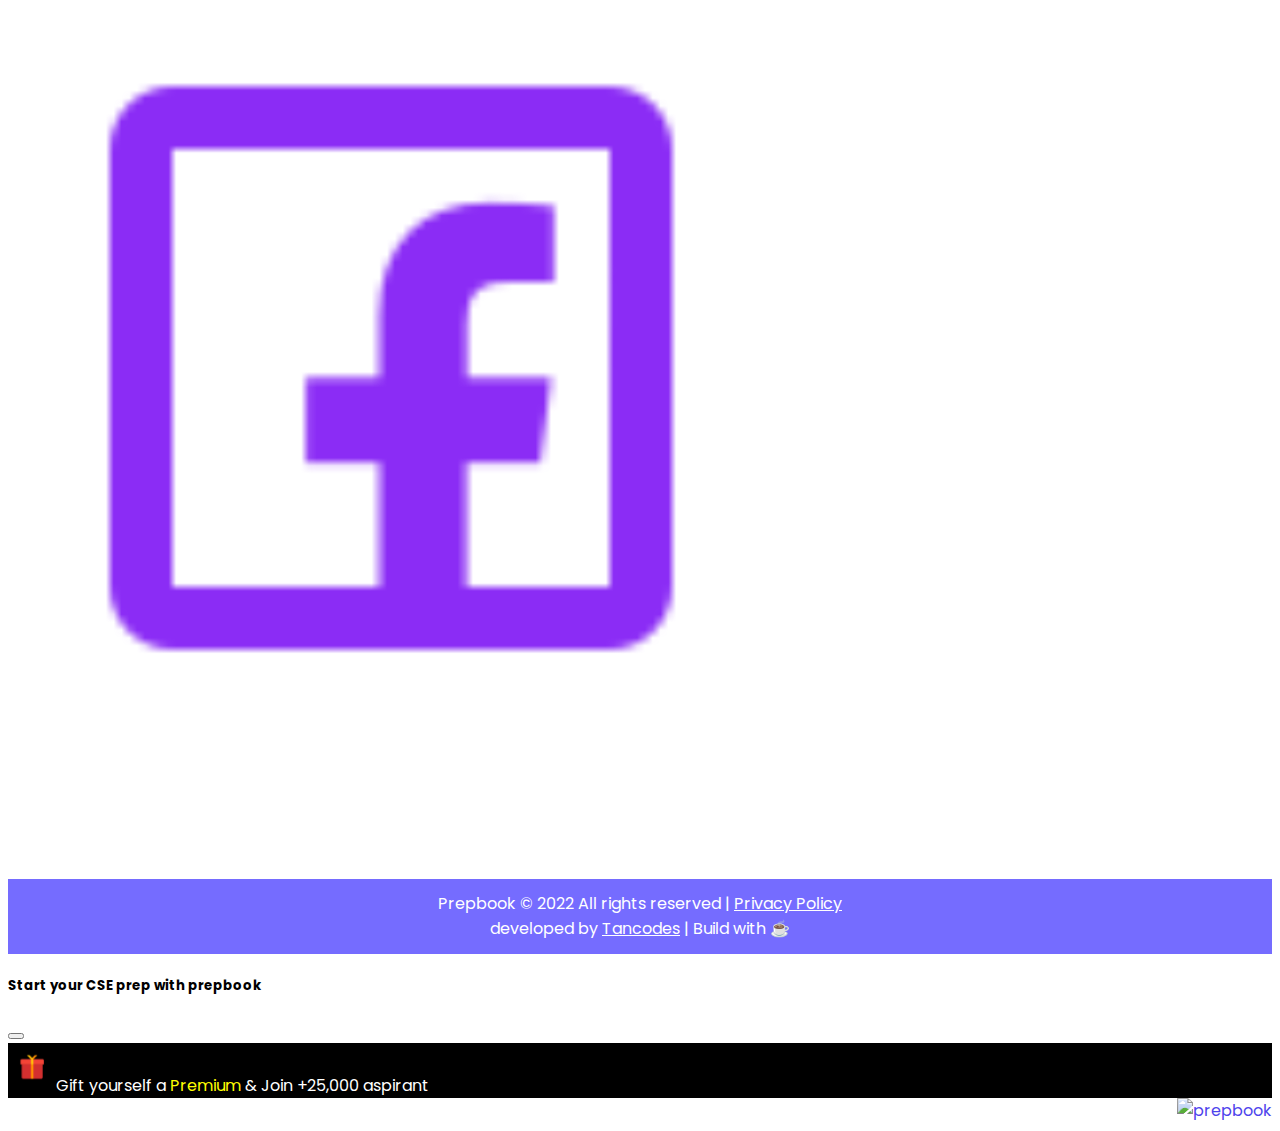
==== commit 7f3fd6c3: "updated final code" ====
--- a/index.html
+++ b/index.html
@@ -9,6 +9,14 @@
     <meta name="description" content="Top-grossing app in UPSC category"/>
     <meta name="keywords" content="UpscMpsc , UPSC, MPSC , upsctimes-app, PrepBook , news , notes, CSE, IAS , current affairs, GK" />
     <meta name="robots" content="index, follow" />
+
+    <!-- 
+      --------------- DESIGNED AND CODED BY : -----------------
+        Tanmay Barvi : https://www.linkedin.com/in/tanmaybarvi
+        Tanvi Naik : https://www.linkedin.com/in/tanvinaik30/
+      ---------------------------------------------------------
+    -->
+
     <title>PrepBook | Read like bureaucrat</title>
 
     <!-- Fav icon -->
@@ -68,7 +76,7 @@
             <!-- Animation -->
             <span class="text-animation1">Better Insights on Topics</span>
             
-            <img data-aos="fade-right" data-aos-duration="2000" src="./images/illustration-cropped.png" class="mobile-console"/>
+            <img data-aos="fade-right" data-aos-duration="2000" src="./images/updated-illustration-cropped.png" class="mobile-console"/>
             <a href="https://play.google.com/store/apps/details?id=com.UpscMpsc.dev.timetoday">
               <img src="./images/download-btn.svg"  alt="prepbook"  class="d-inline-block align-text-top mobile-download-btn" />
             </a>
--- a/css/style.css
+++ b/css/style.css
@@ -199,7 +199,7 @@
 
 /* ---- Media Queries - change the design at 823px for mobile device */
 @media only screen and (max-width: 823px) {
-  .desktop-cover, .navbar, .features-div, .footer-1, .footer-3, .slg, .reviews, .outer-flex, .outer-flex .inner-flex, .inner-flex div,  .bottom , .quest-class , .mySwiper , .console-cover{
+  .desktop-cover, .navbar, .features-div, .footer-1, .footer-3, .slg, .reviews, .outer-flex, .outer-flex .inner-flex, .inner-flex div,  .bottom , .quest-class , .mySwiper , .console-cover {
     display:  none;
   }
   .privacy-policy p{
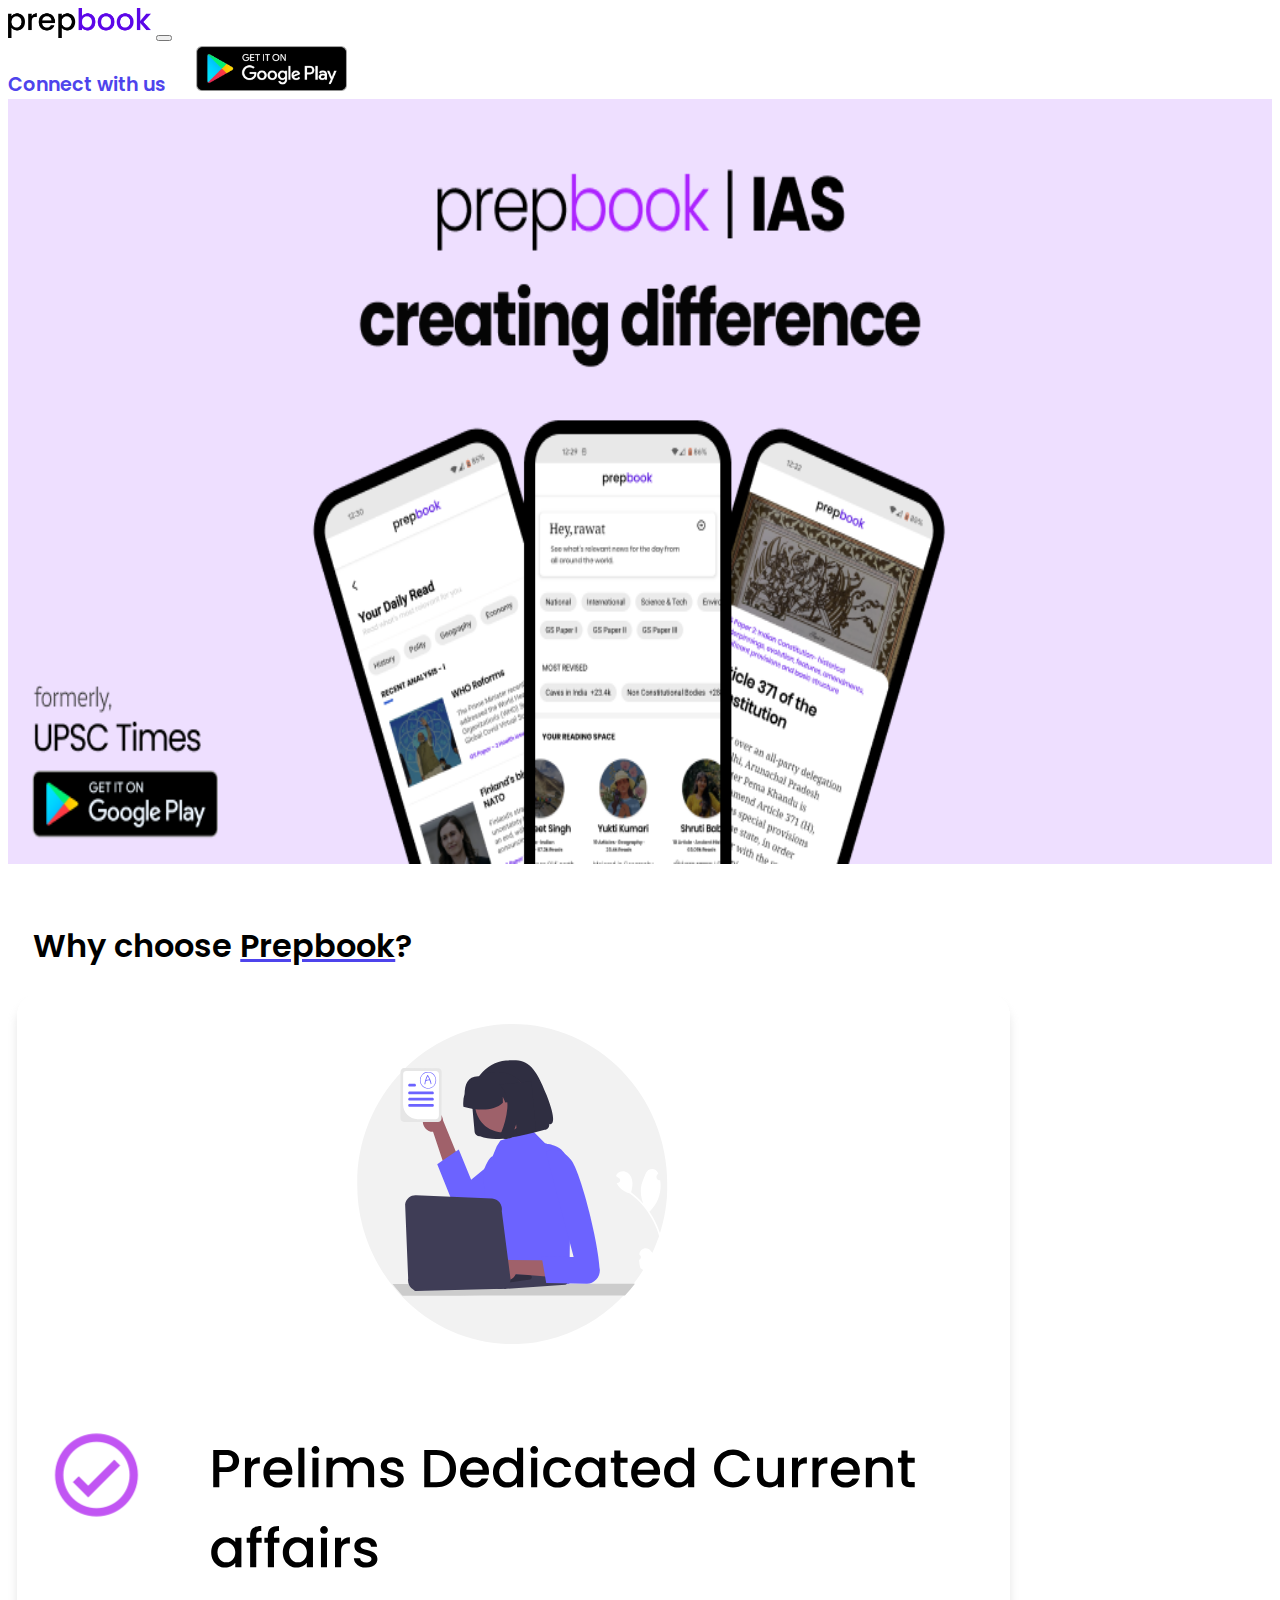
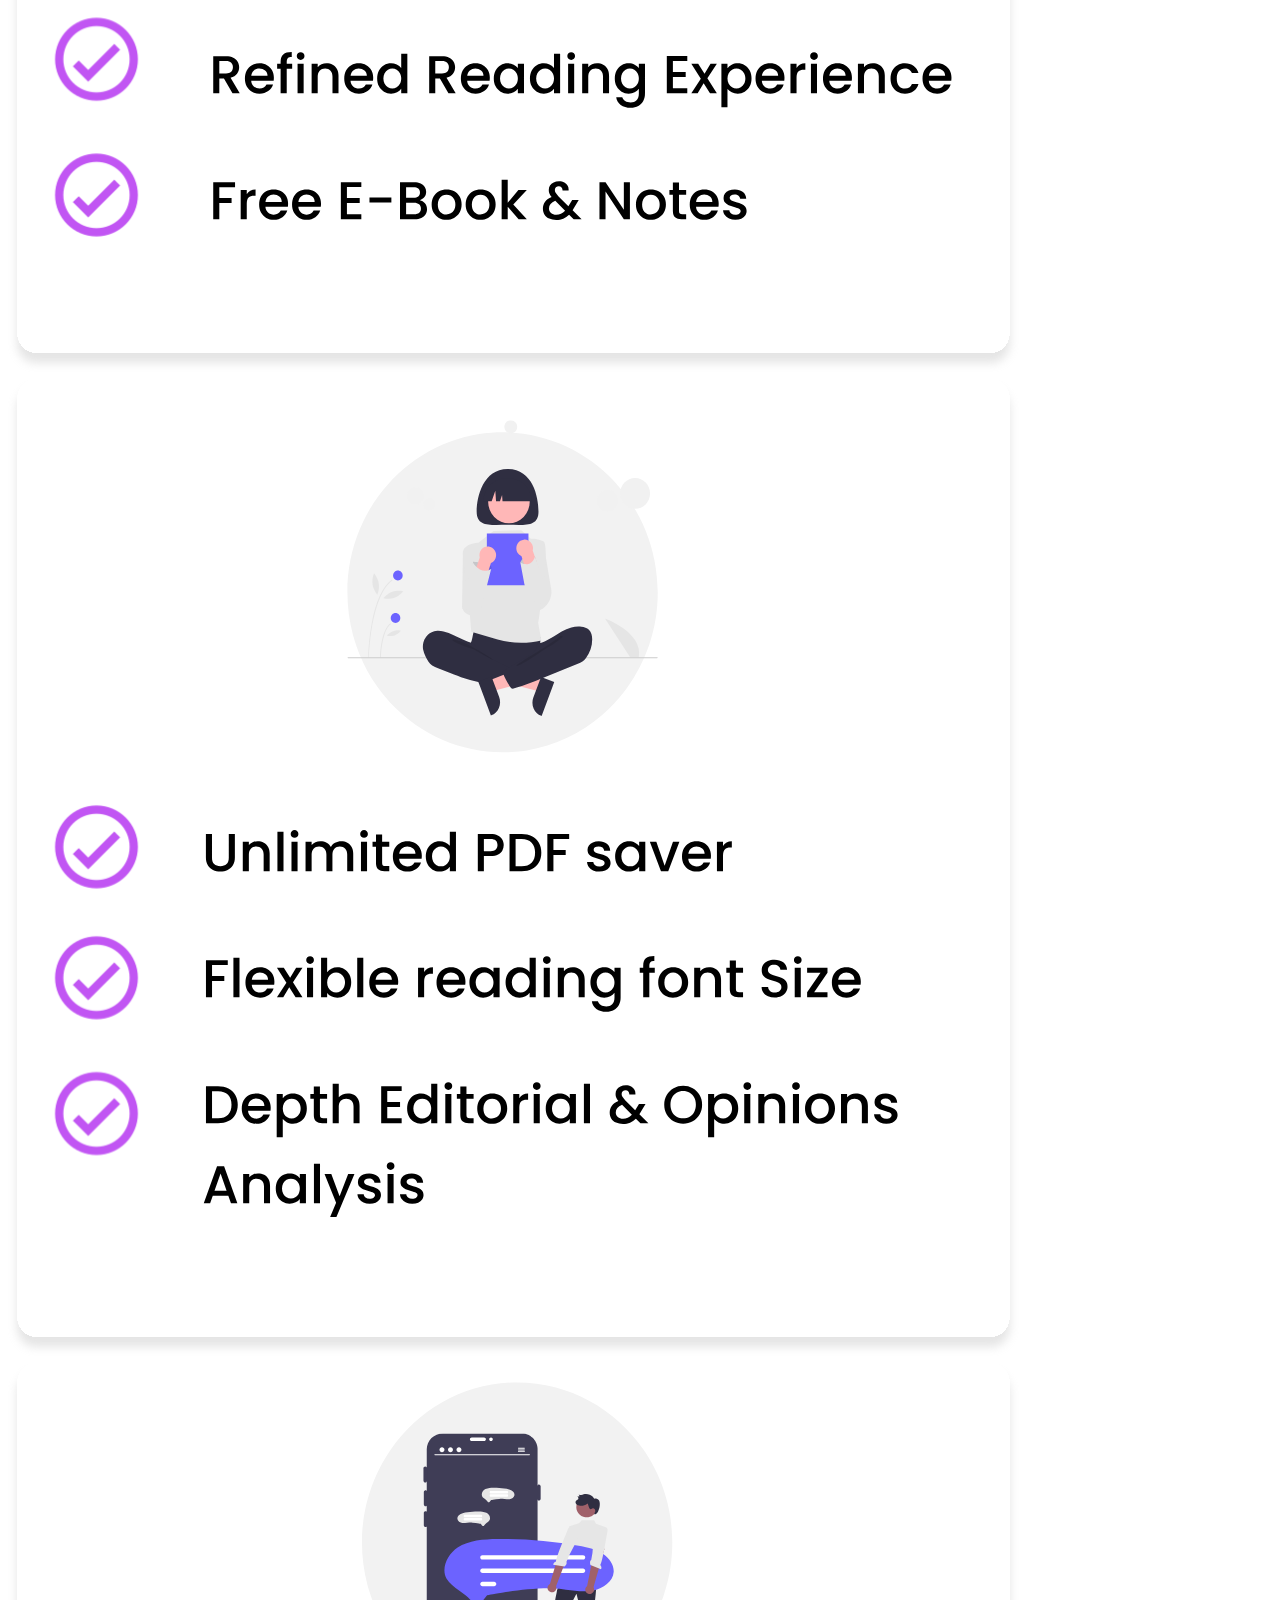
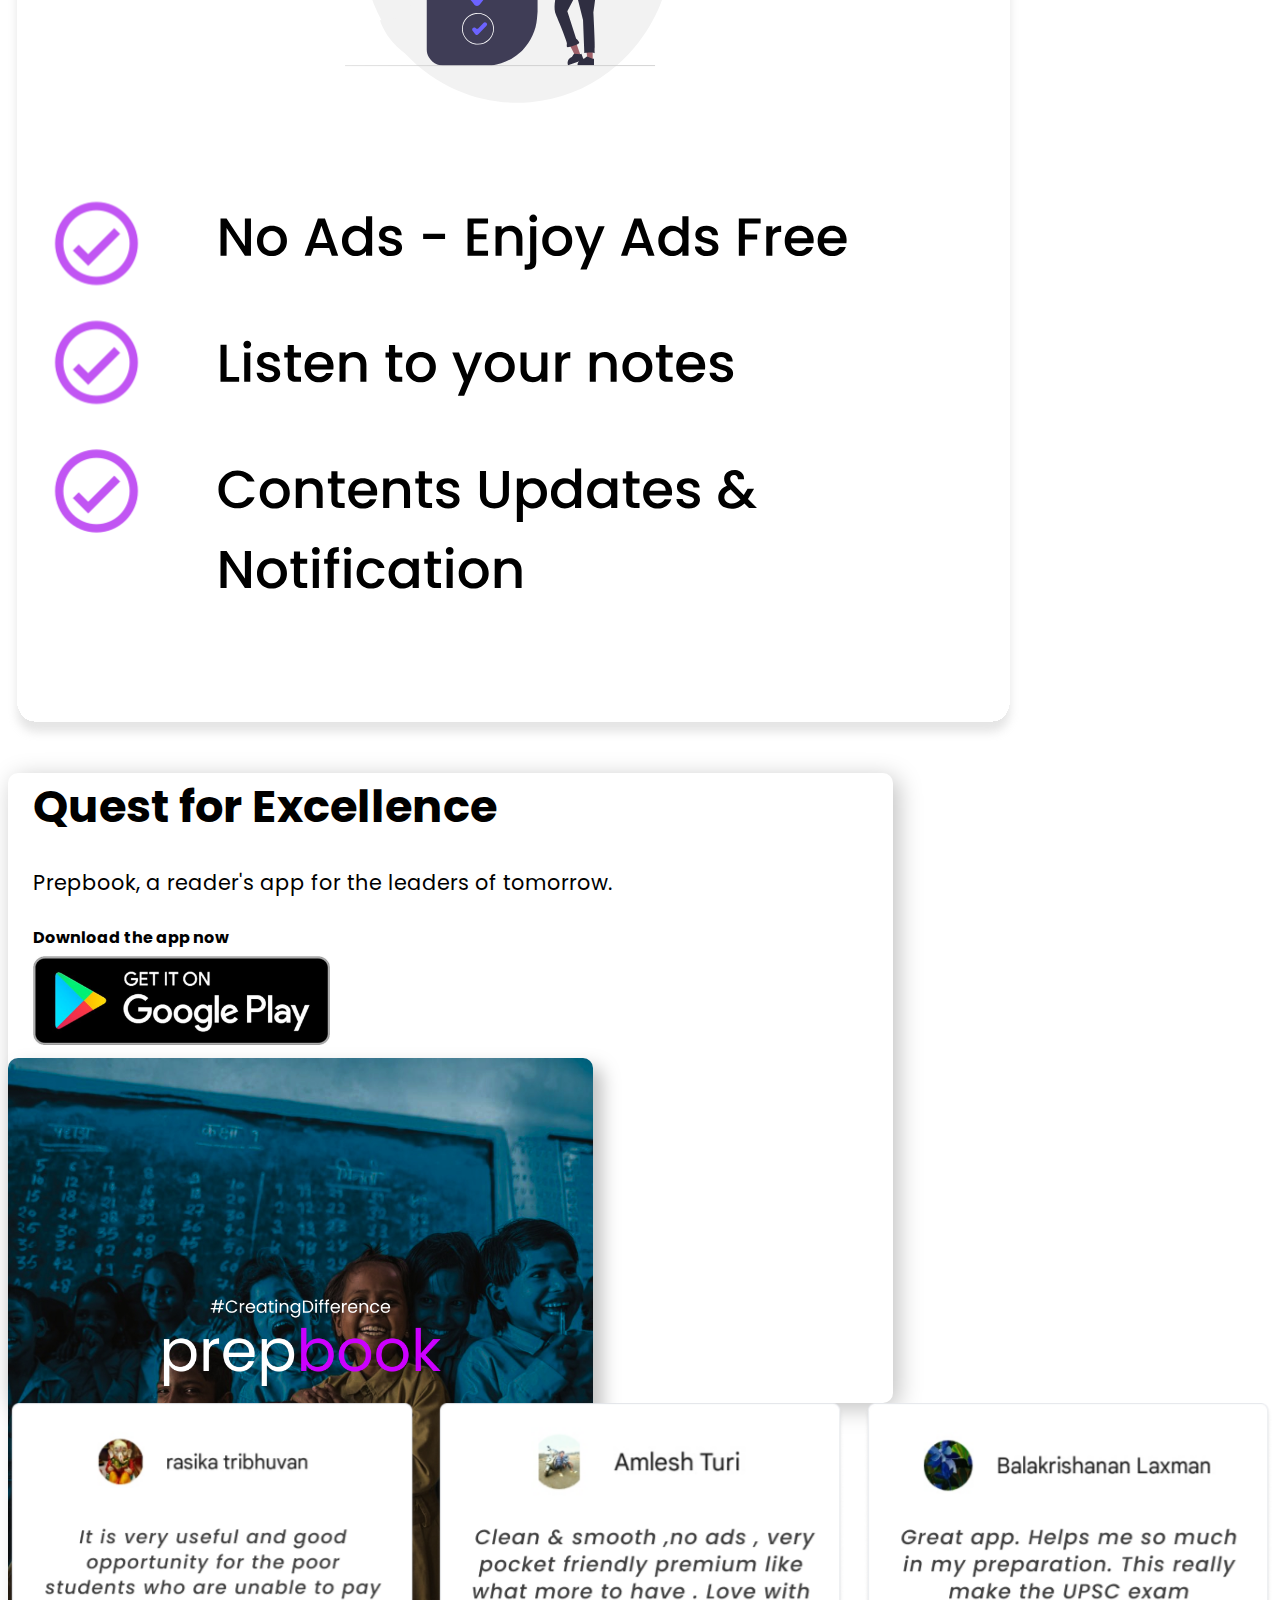
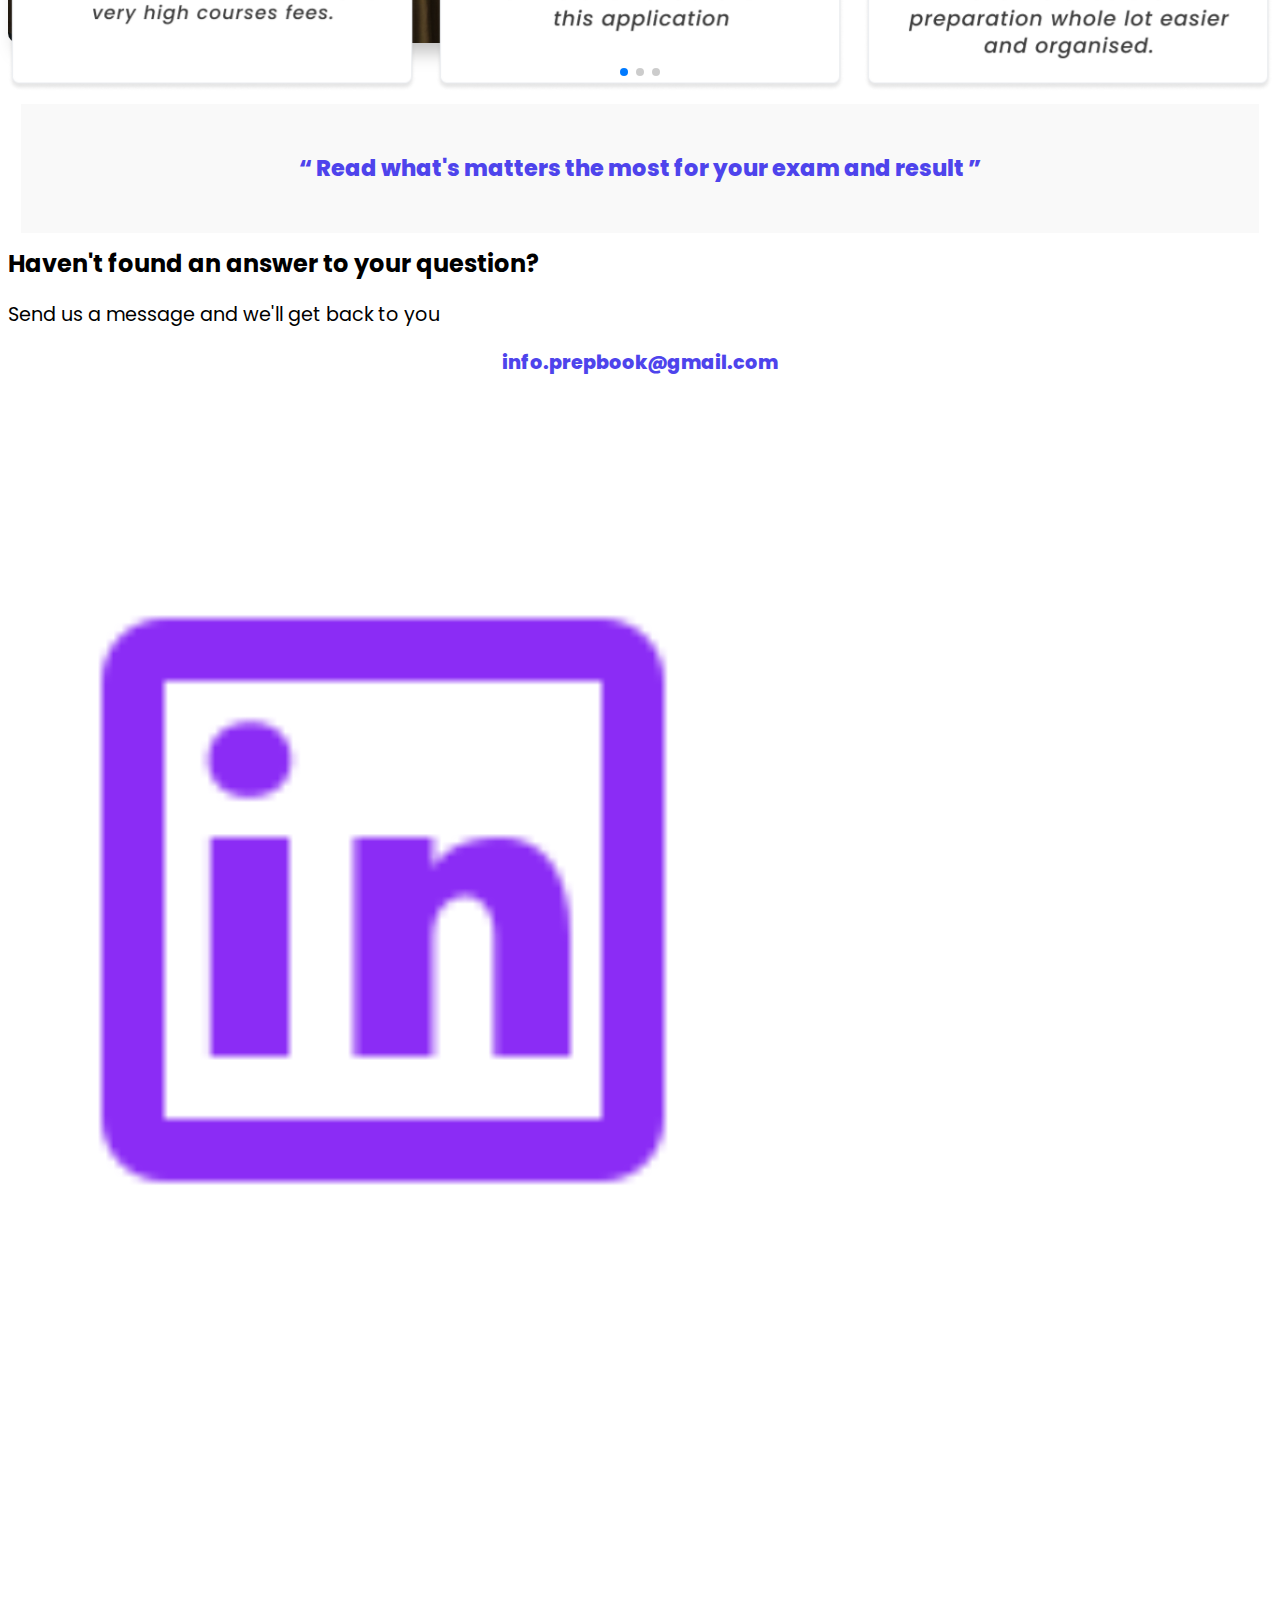
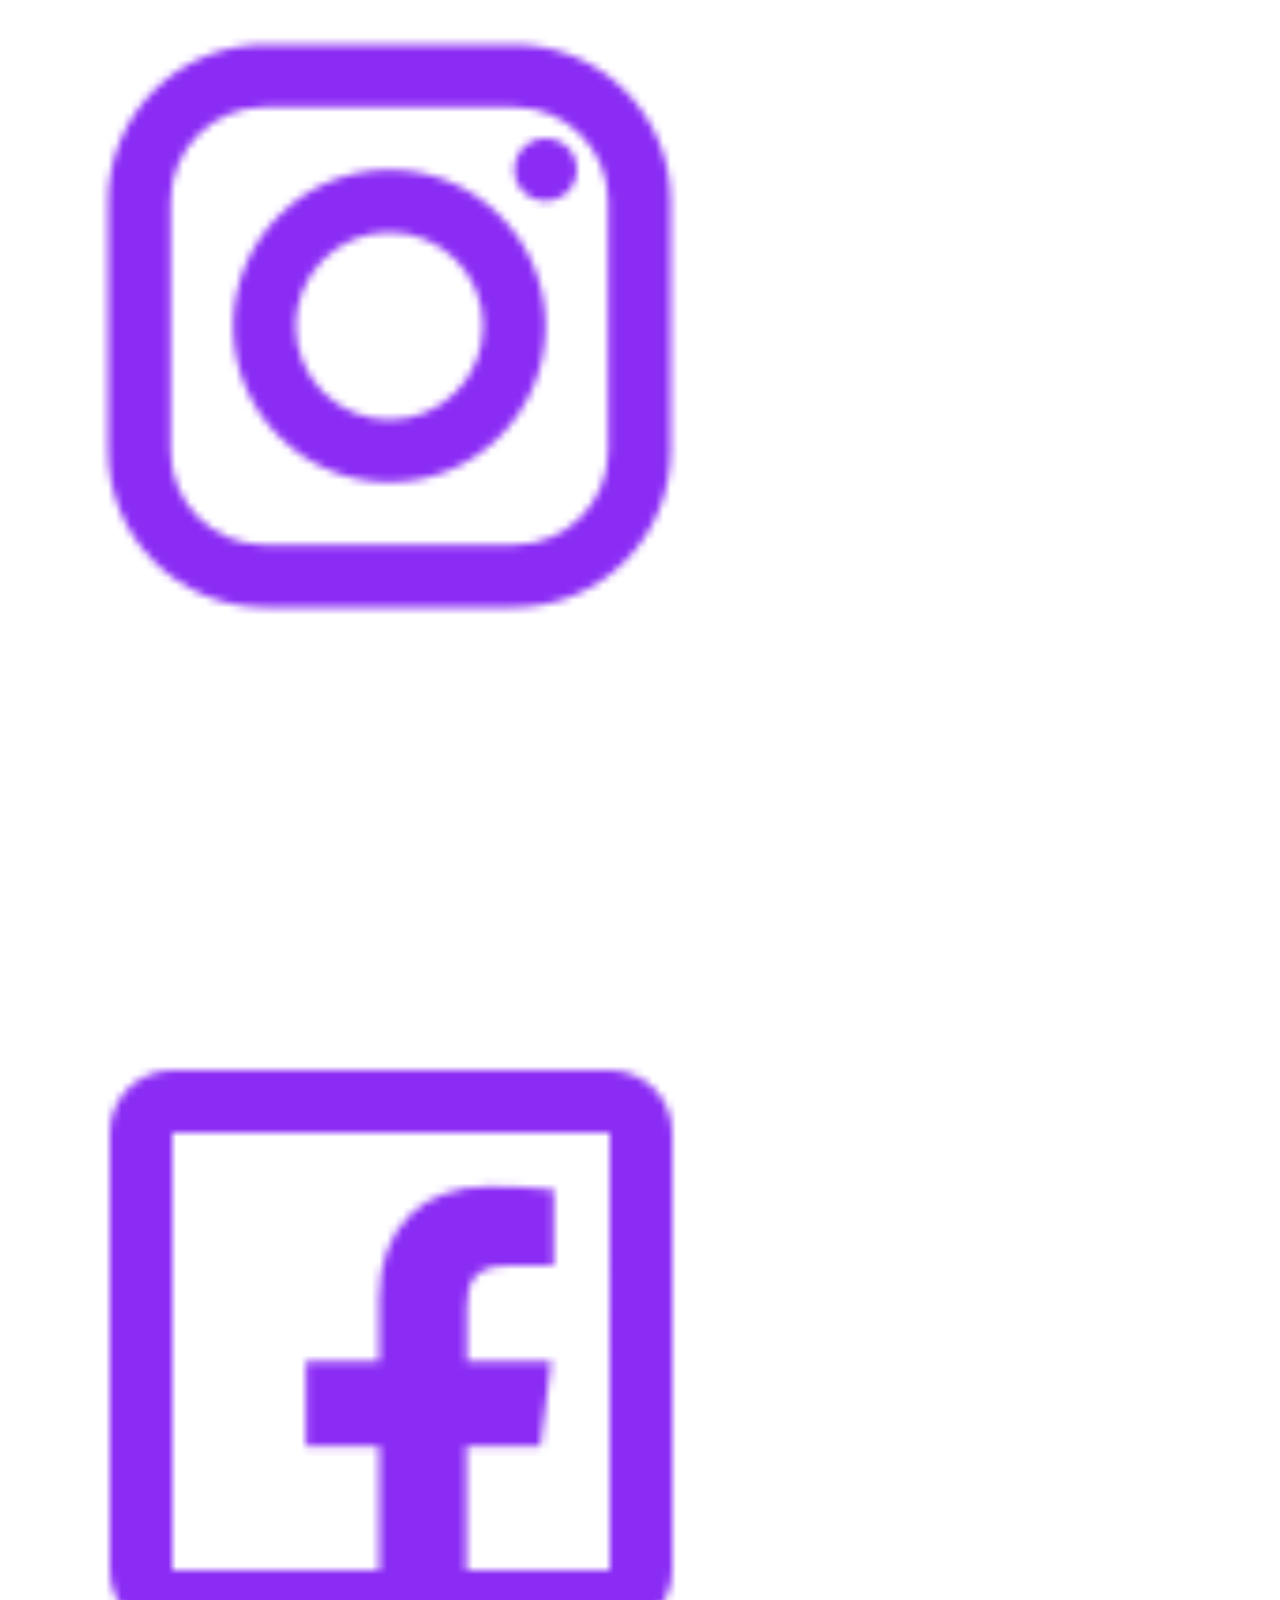
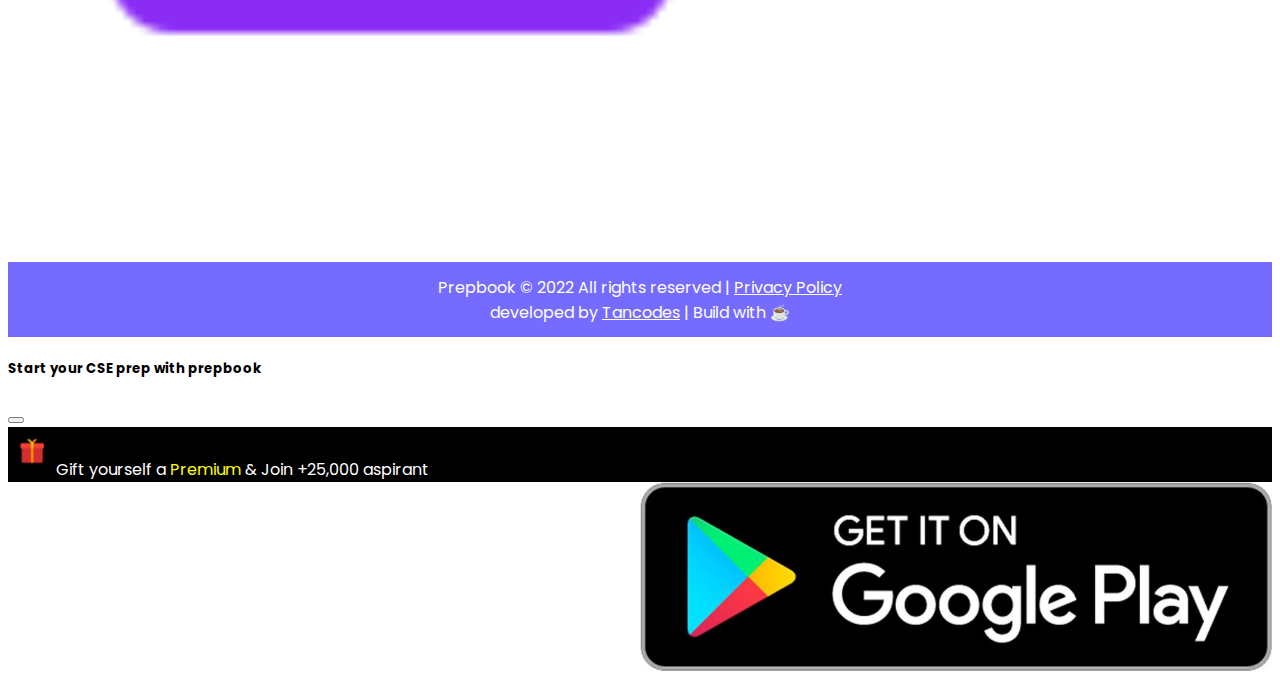
==== commit e055cf26: "fnanl changes" ====
--- a/index.html
+++ b/index.html
@@ -54,7 +54,7 @@
             <div class=" justify-content-end  collapse navbar-collapse " id="navbarNavAltMarkup">
               <div class="navbar-nav justify-content-end">
                 <a class="nav-link active connect " aria-current="page" href="#connect">Connect with us</a>
-                <a class="nav-link" href="https://play.google.com/store/apps/details?id=com.UpscMpsc.dev.timetoday"><img src="./images/download-btn.svg"  alt="prepbook"  class="d-inline-block align-text-center top-btn m-0 p-0 " /></a>
+                <a class="nav-link" href="https://play.google.com/store/apps/details?id=com.UpscMpsc.dev.timetoday"><img src="./images/download-btn.jpeg"  alt="prepbook"  class="d-inline-block align-text-center top-btn m-0 p-0 " /></a>
 
               </div>
             </div>
@@ -71,14 +71,14 @@
         <div class="container-fluid mobile-cover text-center">
           <div class="mobile-top">
             <span class="cover-text ">
-              <span  class="prep">Prep</span><span class="book">book</span> | IAS <br/> creating difference<br/>
+              <span  class="prep">Prep</span><span class="book">book</span> <span style="font-weight: 100">|</span> IAS <br/> creating difference<br/>
             </span>
             <!-- Animation -->
             <span class="text-animation1">Better Insights on Topics</span>
             
-            <img data-aos="fade-right" data-aos-duration="2000" src="./images/updated-illustration-cropped.png" class="mobile-console"/>
+            <img data-aos="fade-right" data-aos-duration="2000" src="./images/illustration-cropped.png" class="mobile-console"/>
             <a href="https://play.google.com/store/apps/details?id=com.UpscMpsc.dev.timetoday">
-              <img src="./images/download-btn.svg"  alt="prepbook"  class="d-inline-block align-text-top mobile-download-btn" />
+              <img src="./images/download-btn.jpeg"  alt="prepbook"  class="d-inline-block align-text-top mobile-download-btn" />
             </a>
           </div>
           
@@ -118,7 +118,7 @@
               <b>Download the app now</b>
             </div>
             <div>
-              <a href="https://play.google.com/store/apps/details?id=com.UpscMpsc.dev.timetoday"><img src="./images/download-btn.svg"  alt="prepbook"  class="d-inline-block align-text-top download-btn" /></a>
+              <a href="https://play.google.com/store/apps/details?id=com.UpscMpsc.dev.timetoday"><img src="./images/download-btn.jpeg"  alt="prepbook"  class="d-inline-block align-text-top download-btn" /></a>
             </div>
           </div>
           <!-- creating diff image - right -->
@@ -201,7 +201,7 @@
           <div class="modal-footer">
             <div style="text-align: right">
               <a href="https://play.google.com/store/apps/details?id=com.UpscMpsc.dev.timetoday">
-                <img src="./images/download-btn.svg" alt="prepbook" class="d-inline-block align-text-top download-btn" >
+                <img src="./images/download-btn.jpeg" alt="prepbook" class="d-inline-block align-text-top download-btn" >
               </a>
             </div>
           </div>
@@ -219,4 +219,4 @@
     <script src="https://unpkg.com/aos@next/dist/aos.js"></script>
     <script src="script/script.js"></script>
   </body>
-</html>+</html>
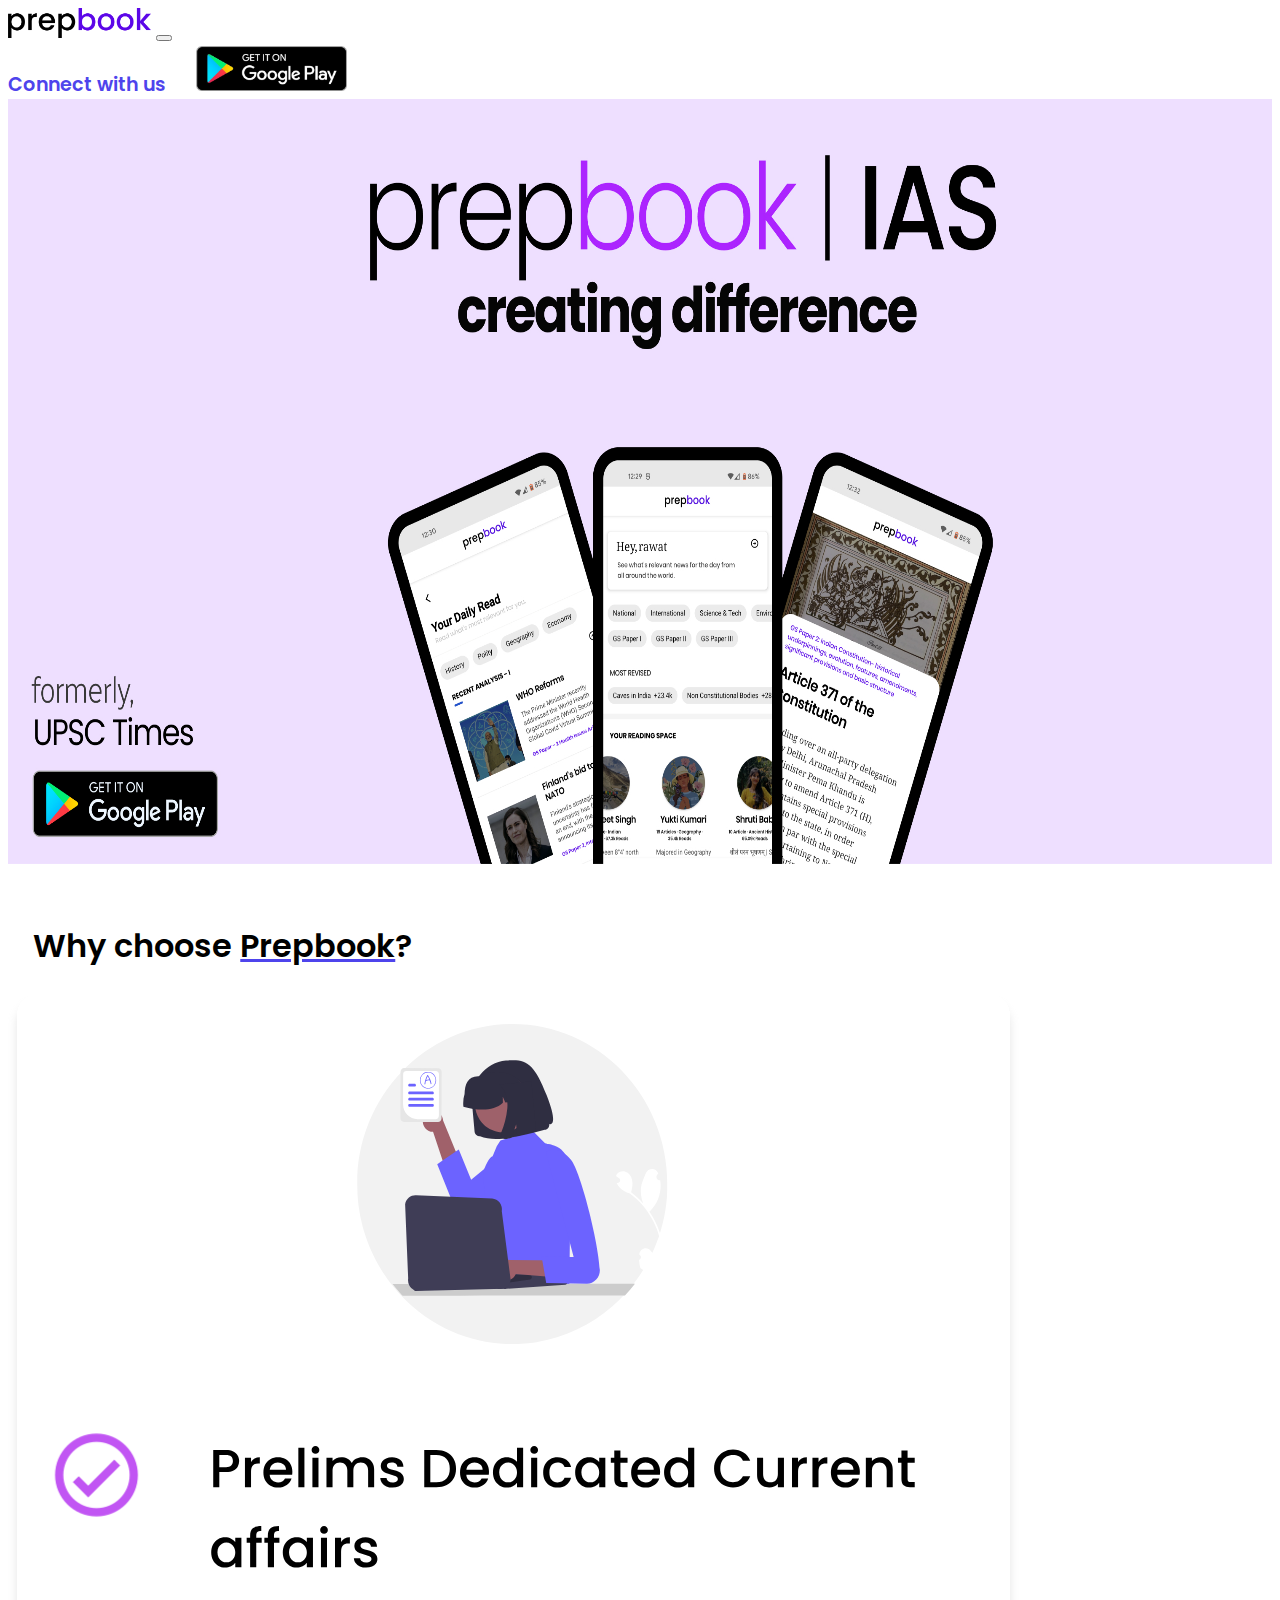
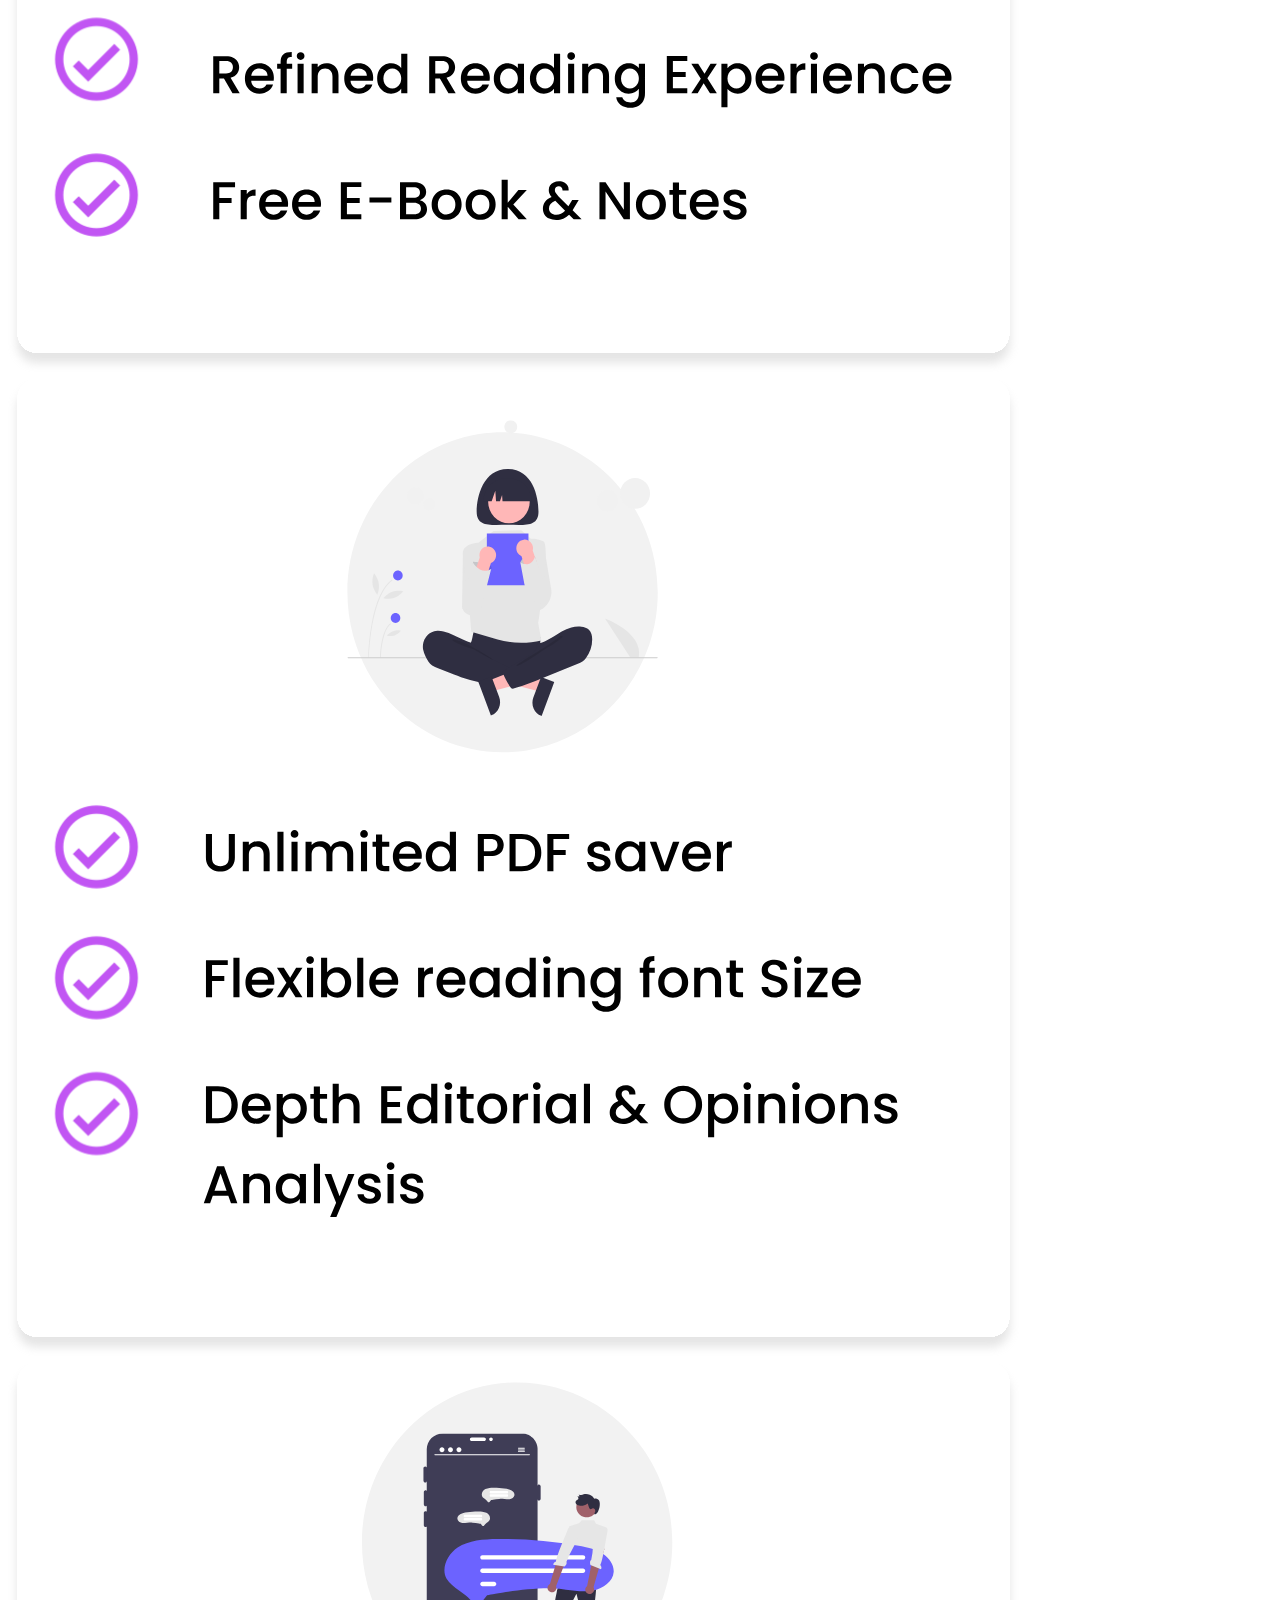
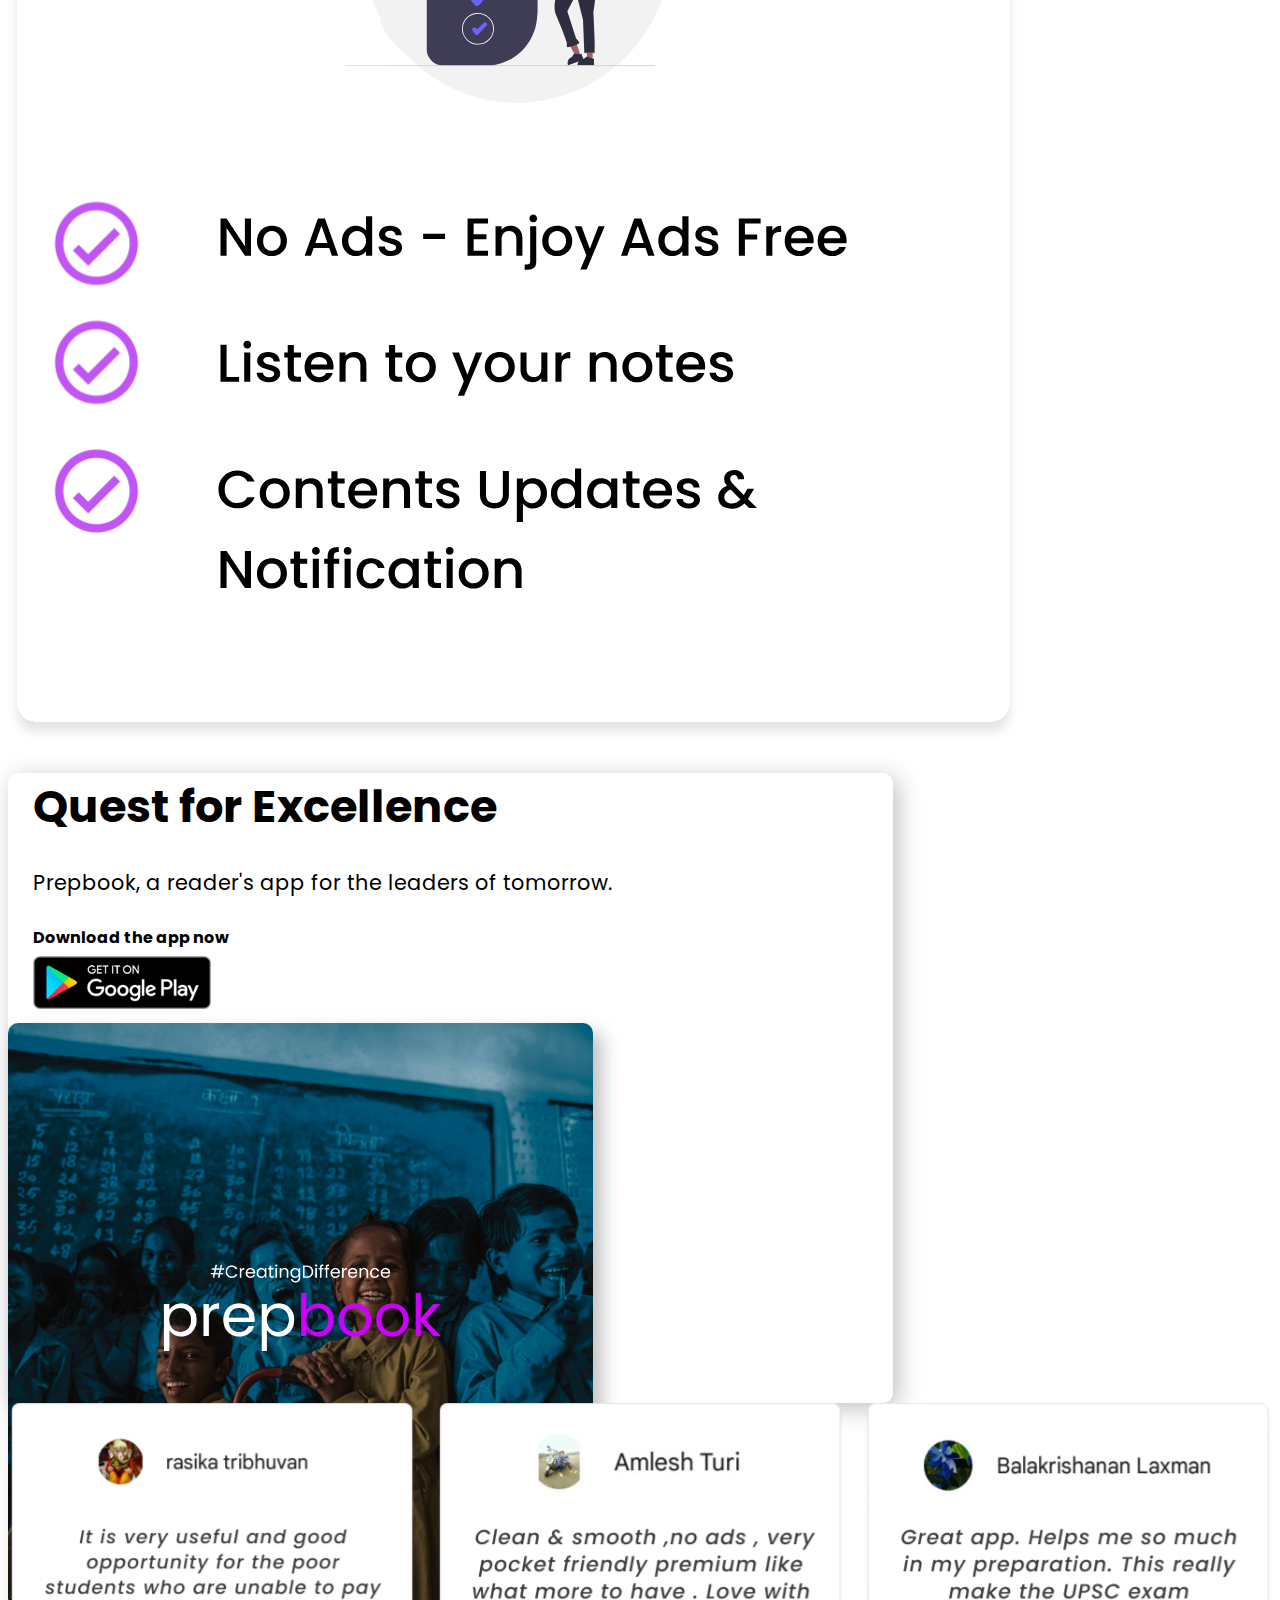
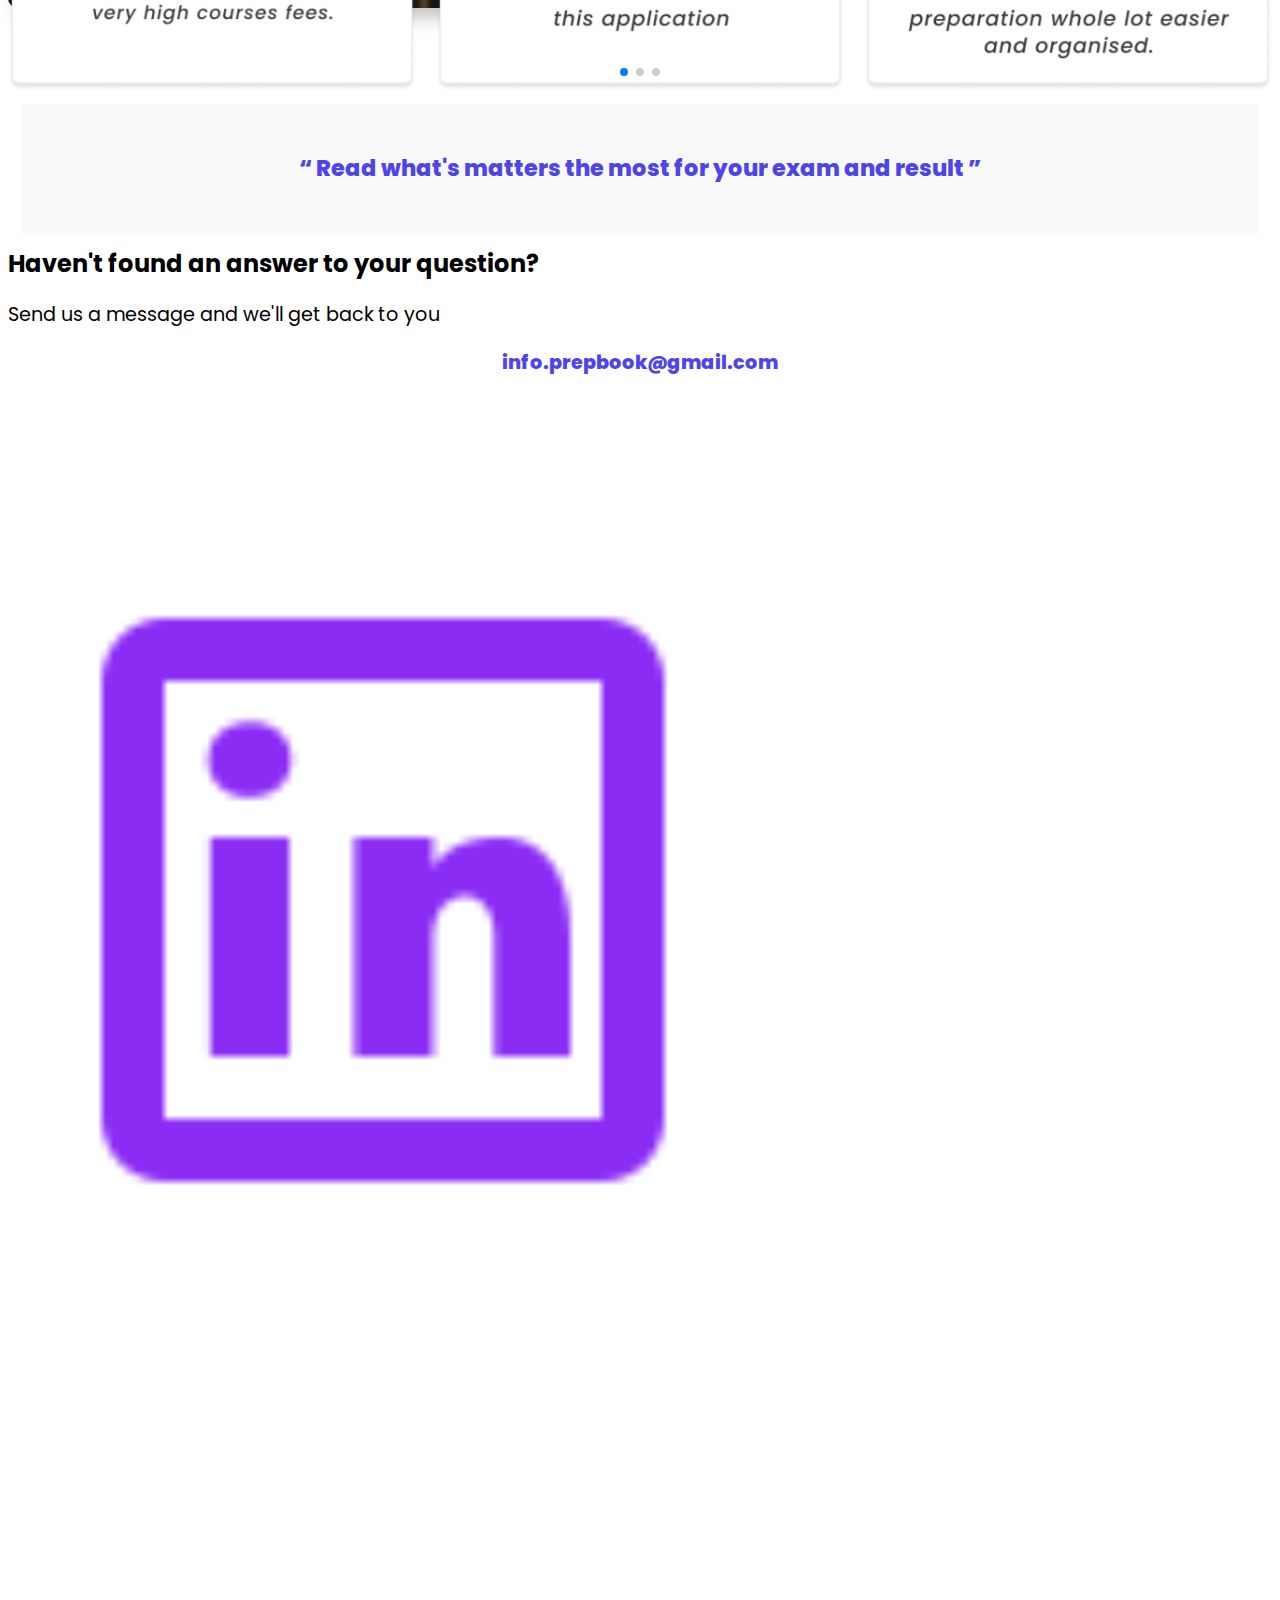
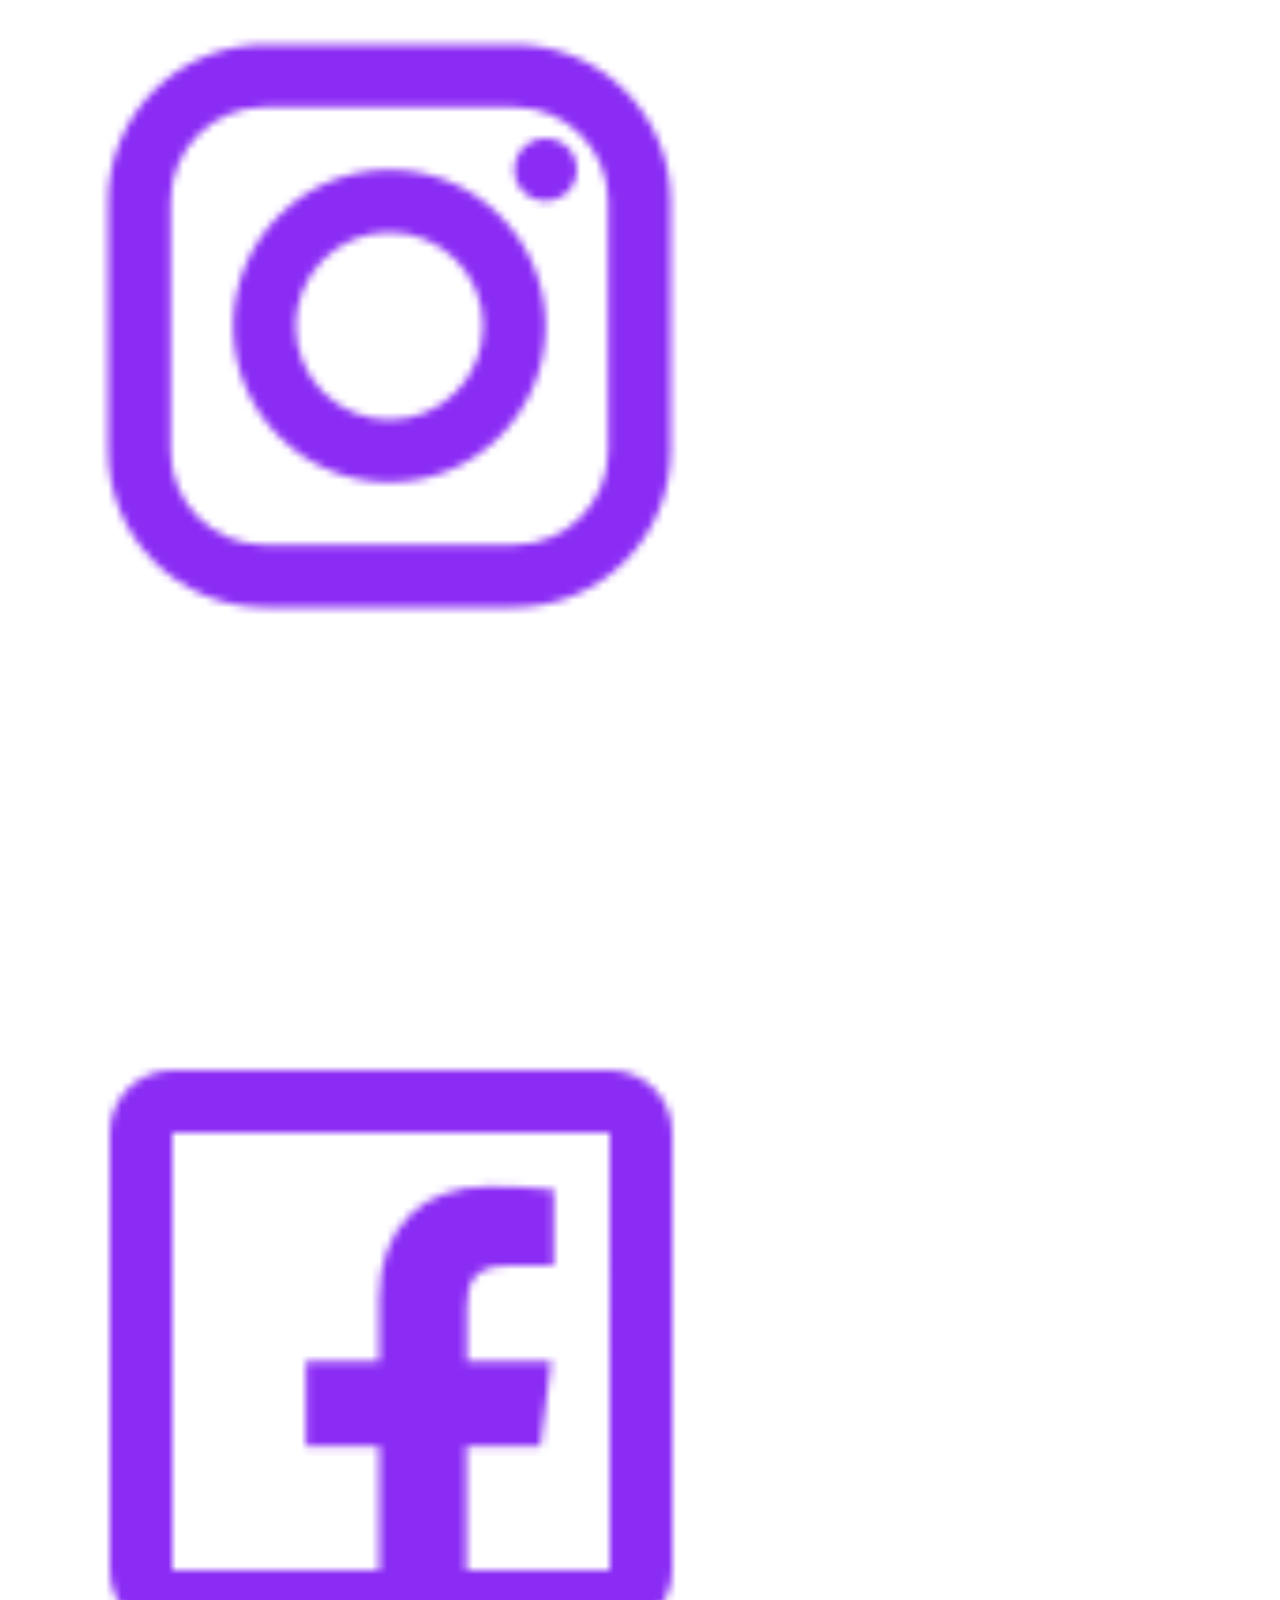
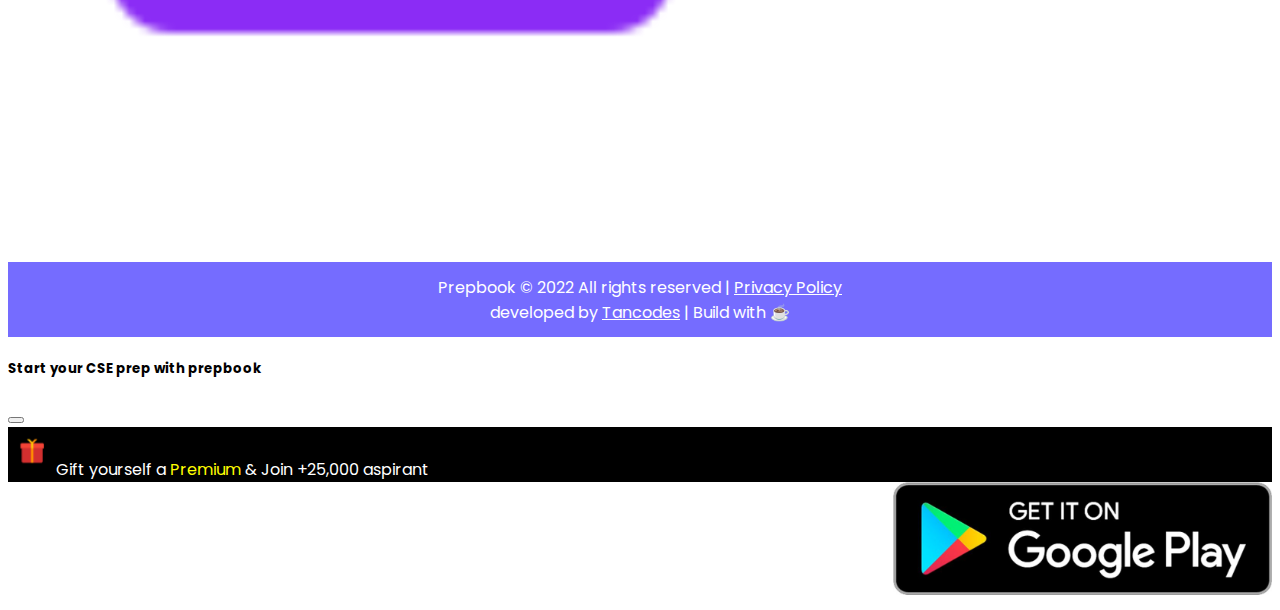
==== commit 57d5f9cf: "changed cover photo" ====
--- a/index.html
+++ b/index.html
@@ -64,7 +64,7 @@
         <!-- > For Desktop View -->
       <!-- ------------------------------------ COVER IMAGE ------------------------------------  -->
         <div  data-aos="fade-up" data-aos-duration="3000" class="container-fluid m-0 p-0 h-100 desktop-cover">
-            <a href="https://play.google.com/store/apps/details?id=com.UpscMpsc.dev.timetoday"><img src="./images/Play Store Cover Photo.png" alt="prepbook"  class="d-inline-block align-text-top  m-0 p-0 cover-photo" /> </a>         
+            <a href="https://play.google.com/store/apps/details?id=com.UpscMpsc.dev.timetoday"><img src="./images/jpgPixel 5 Real Mockup (Community)coverphoto (1).jpg" alt="prepbook"  class="d-inline-block align-text-top  m-0 p-0 cover-photo" /> </a>         
         </div>
 
         <!-- > For Mobile View -->
--- a/css/style.css
+++ b/css/style.css
@@ -59,7 +59,7 @@
 }
 
 .download-btn{
-    width:  50%;
+    width:  30%;
 }
 
 .card-icon{
@@ -217,4 +217,4 @@
     height: 1px; width: 1px; 
     margin: -1px; padding: 0; border: 0; 
   }
-}+}
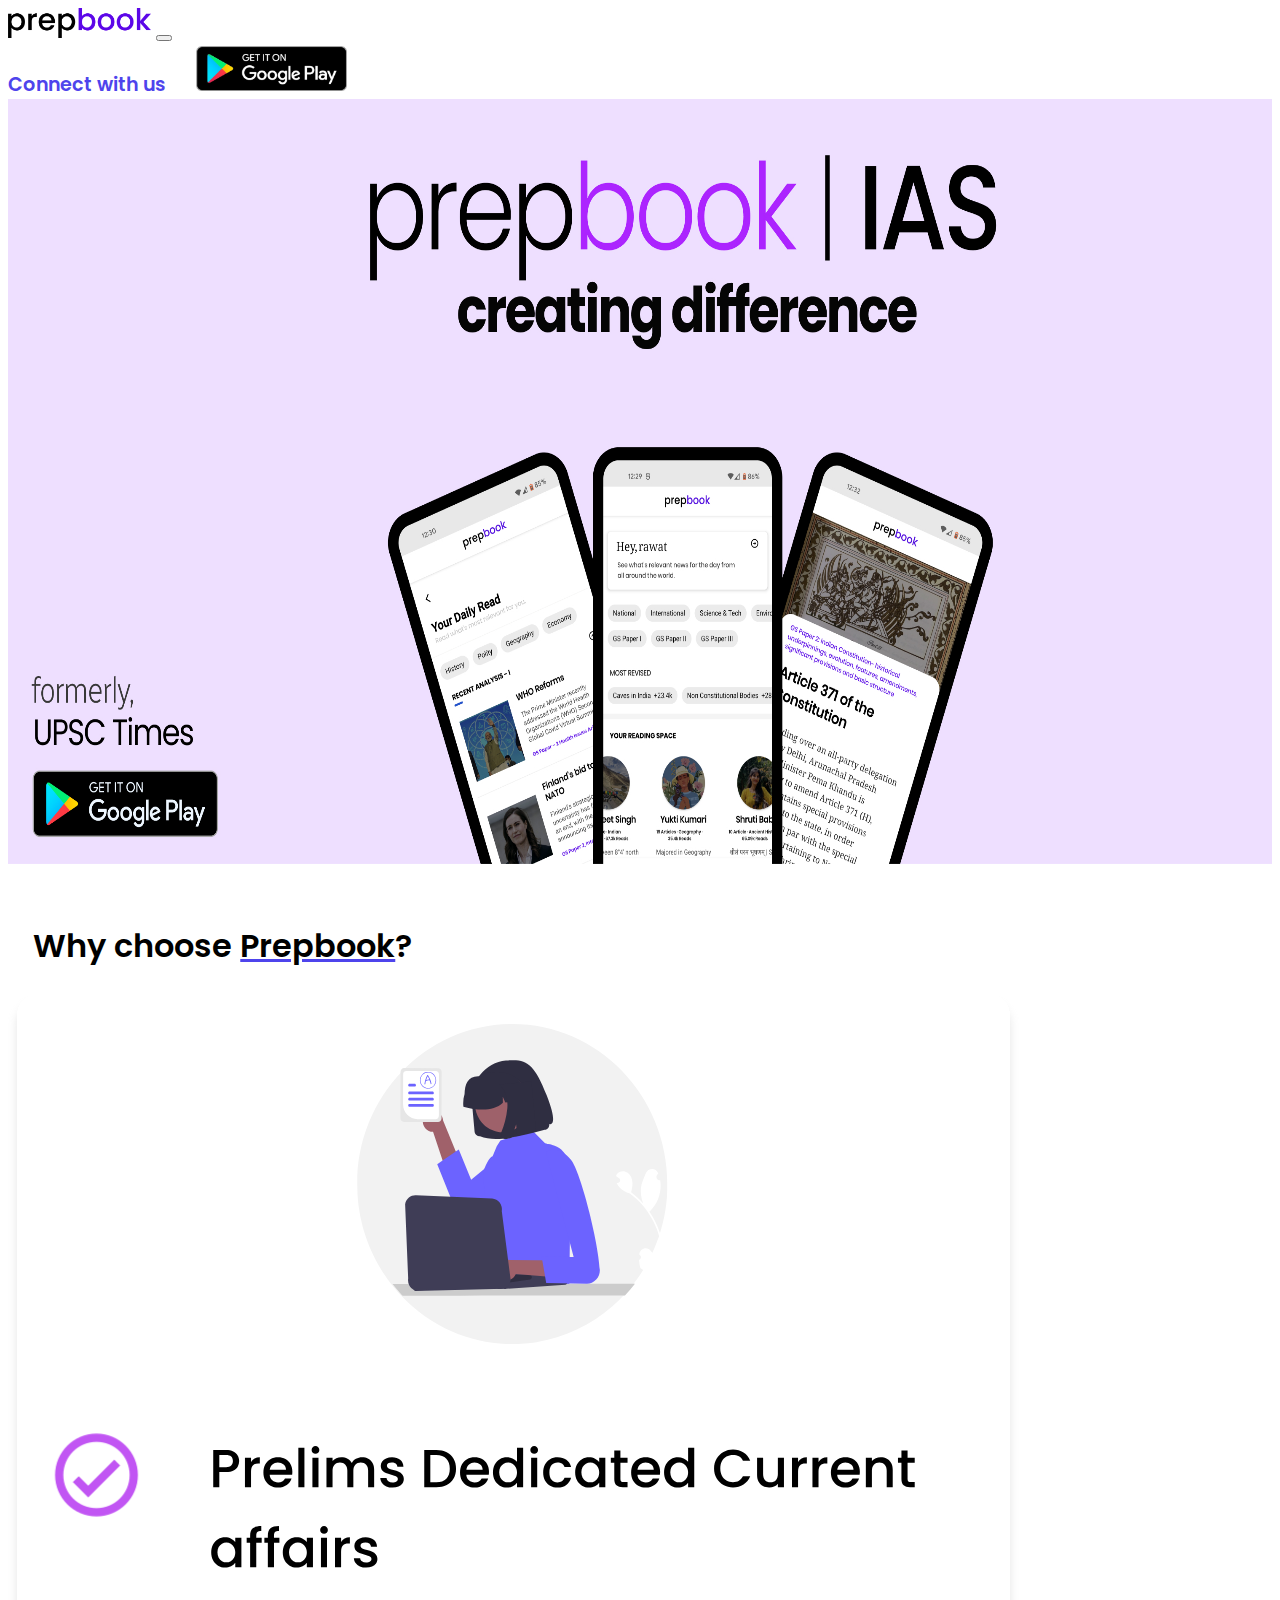
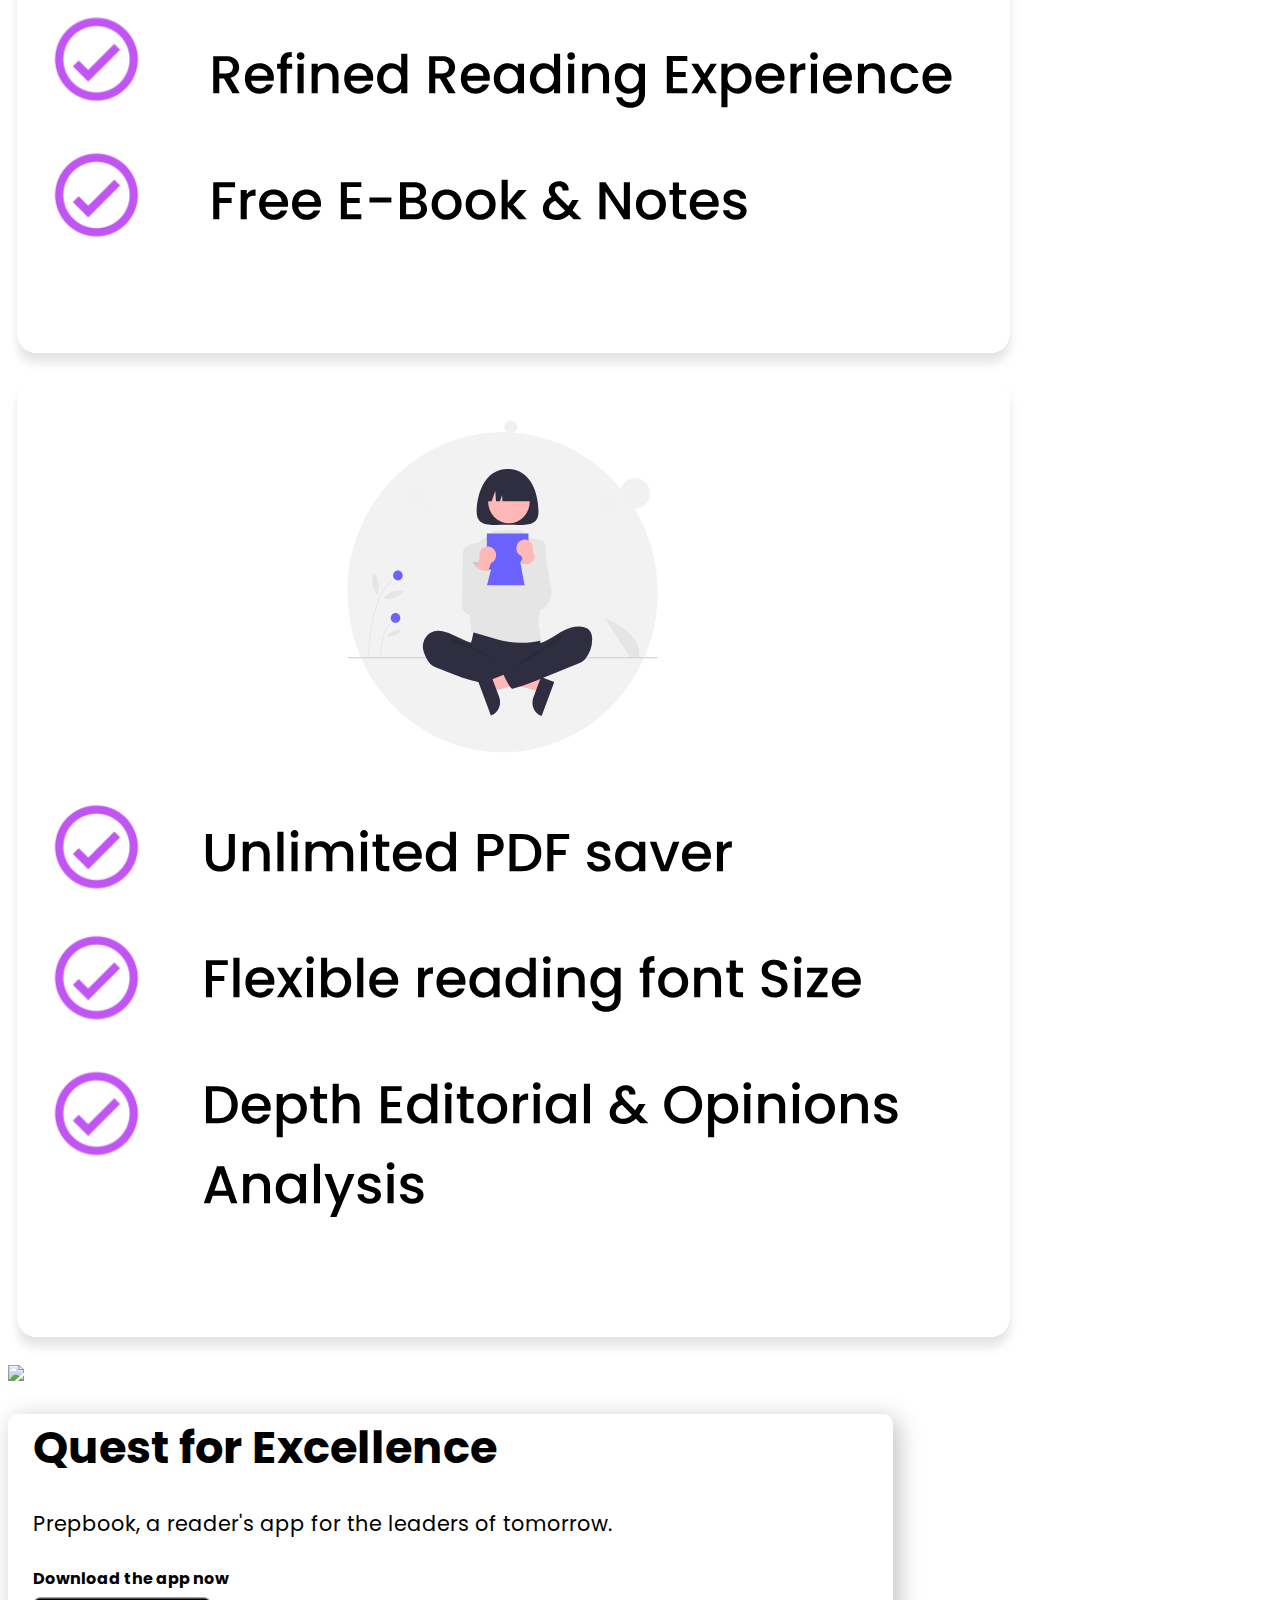
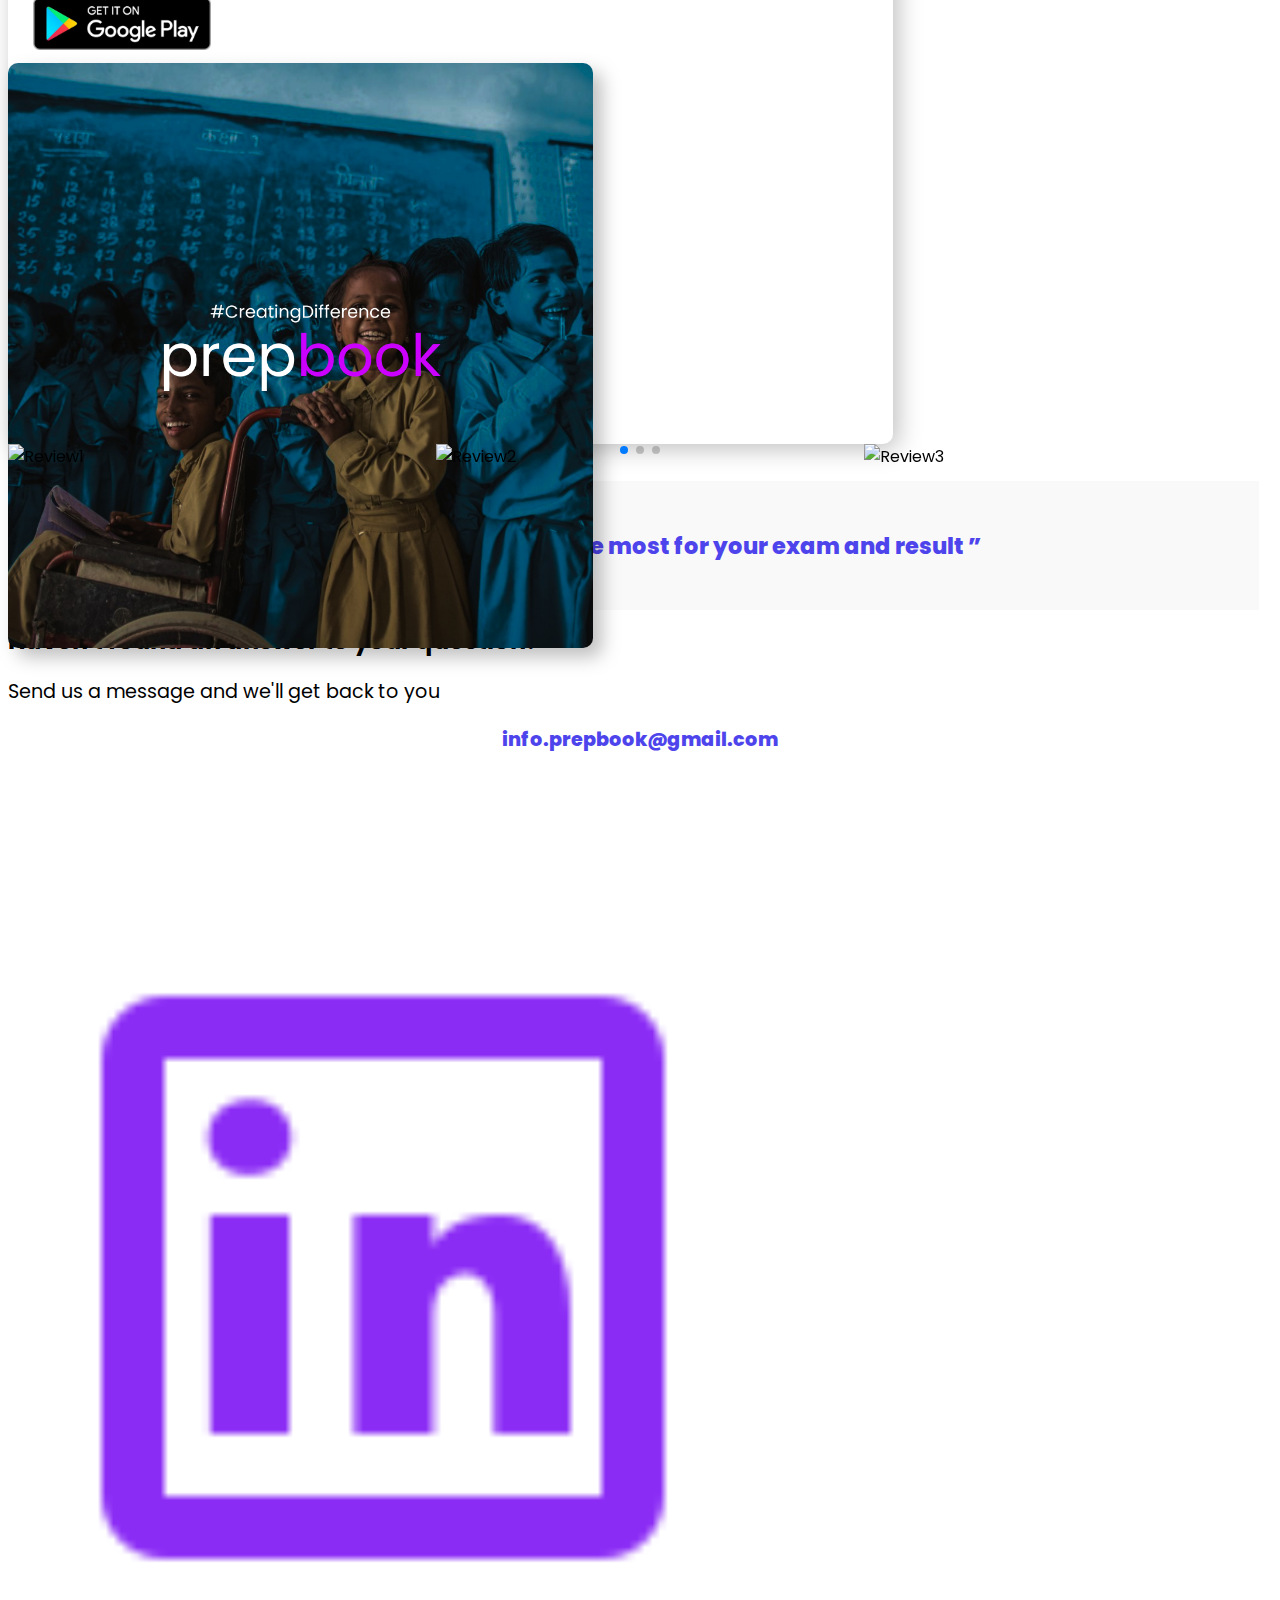
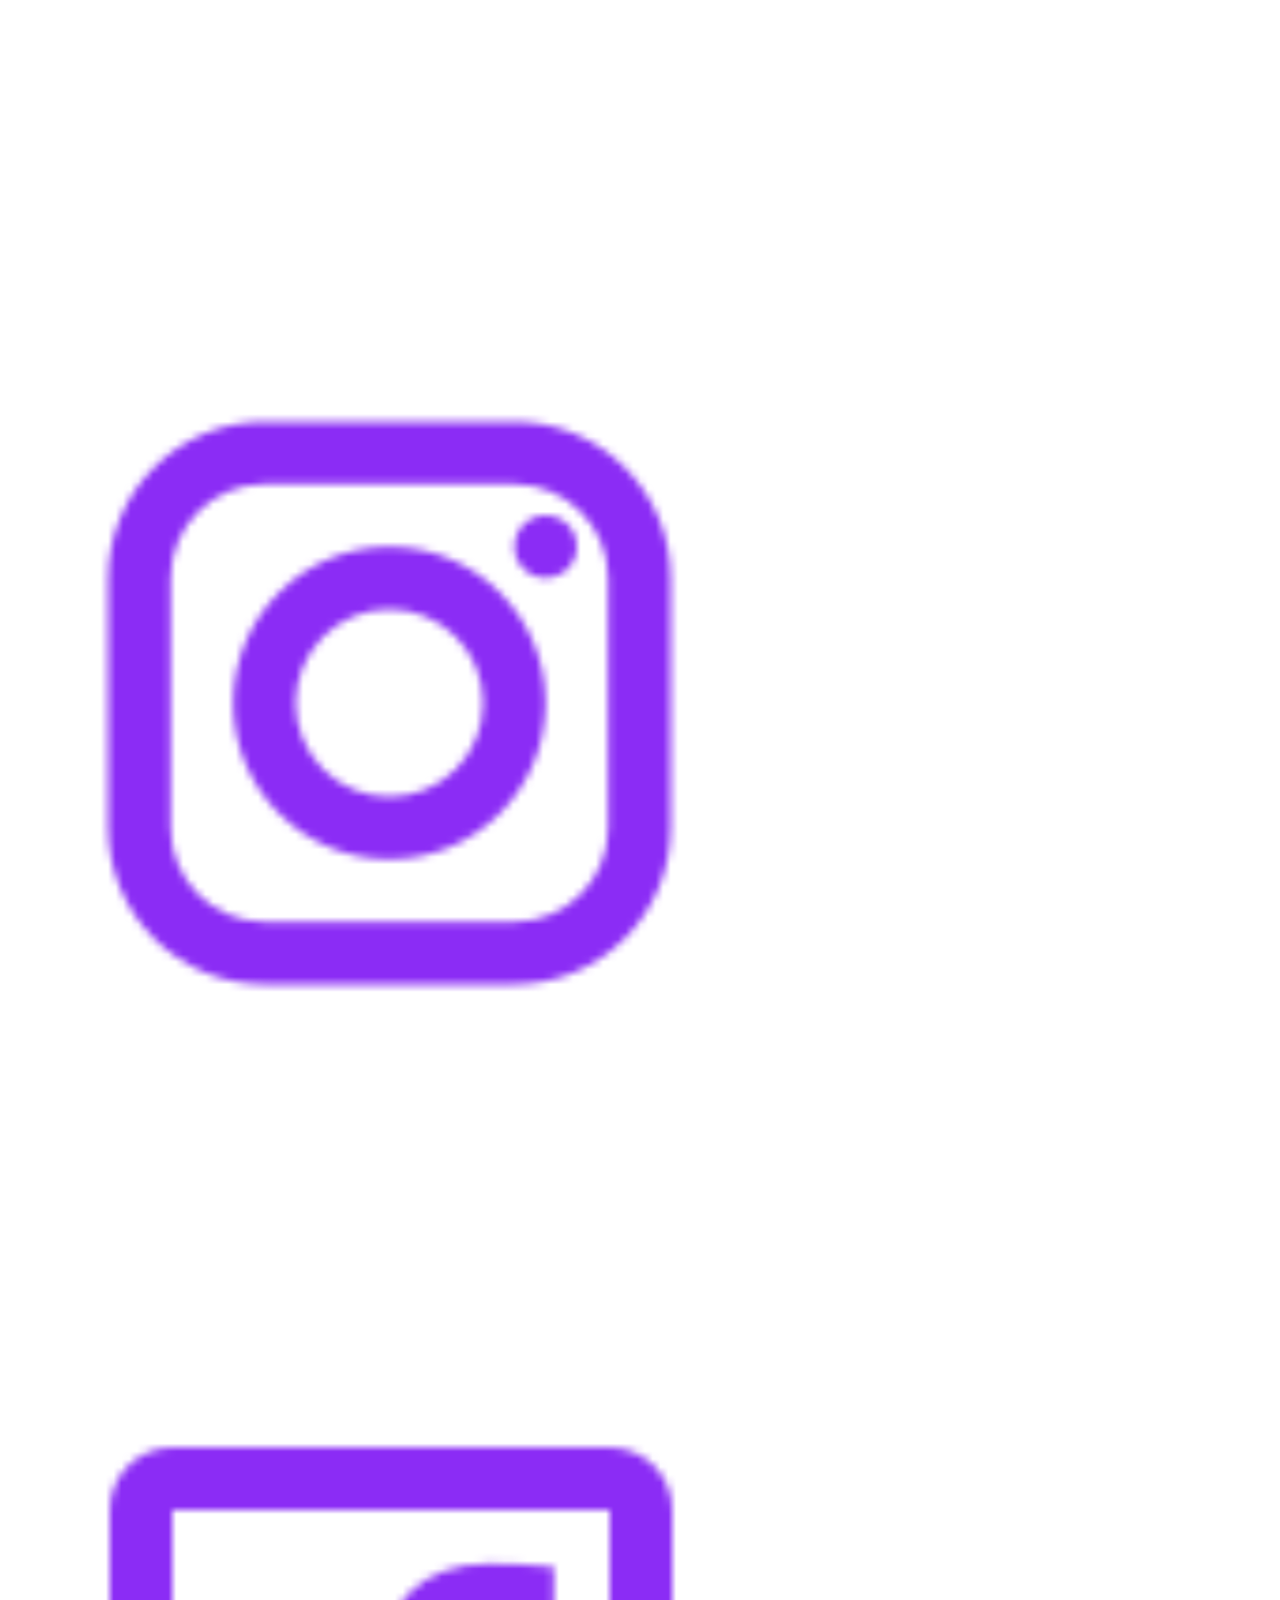
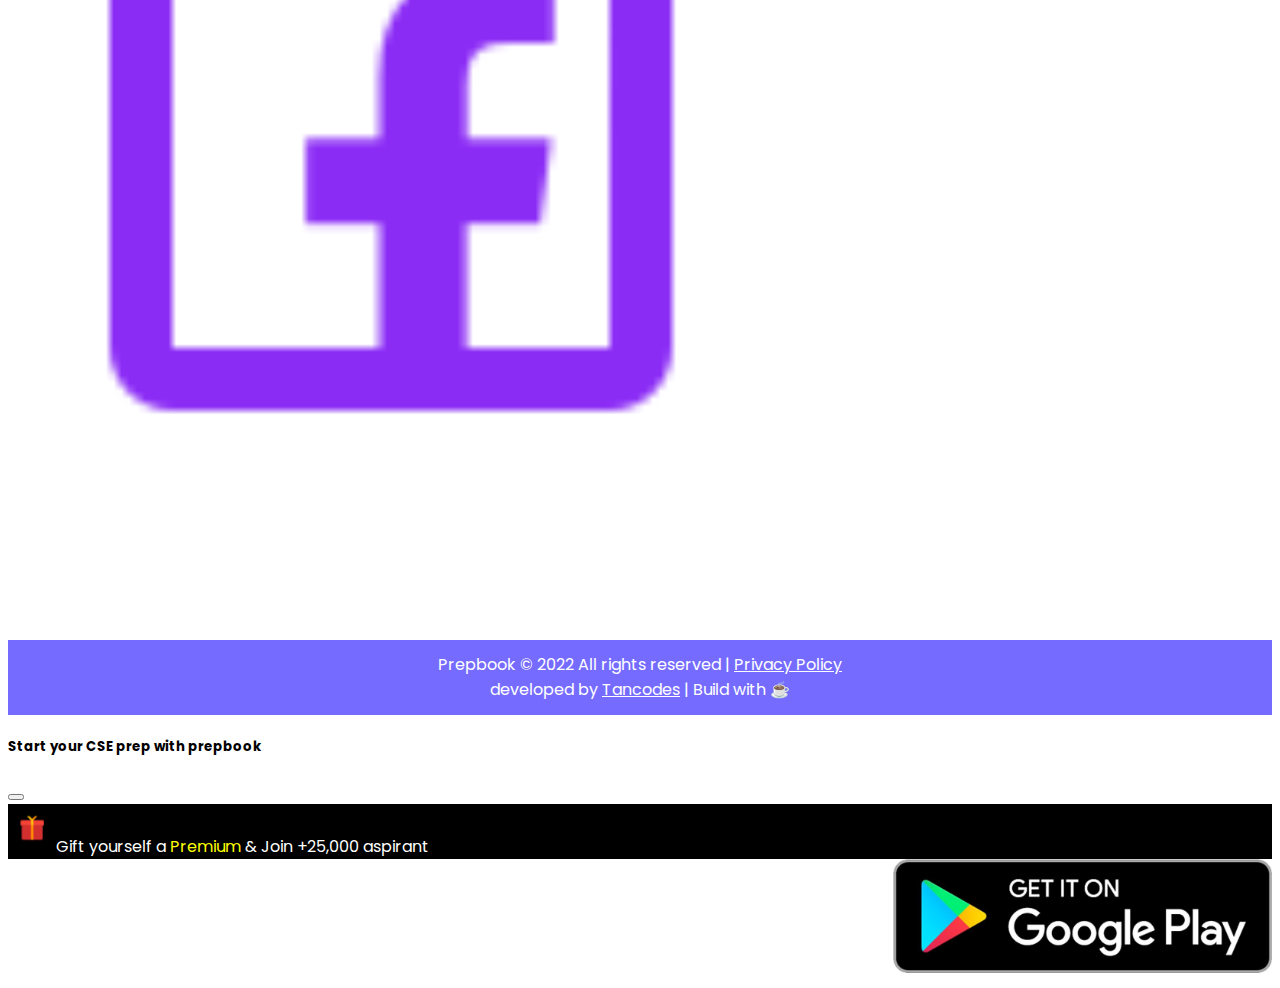
==== commit 370de414: "com" ====
--- a/index.html
+++ b/index.html
@@ -5,7 +5,7 @@
     <meta name="viewport" content="width=device-width, initial-scale=1.0">
     <meta http-equiv="x-ua-compatible" content="ie=edge"/>
     <meta name="HandheldFriendly" content="true"/> 
-    <meta name="author" content="PrepBook" />
+    <meta name="author" content="prepbook" />
     <meta name="description" content="Top-grossing app in UPSC category"/>
     <meta name="keywords" content="UpscMpsc , UPSC, MPSC , upsctimes-app, PrepBook , news , notes, CSE, IAS , current affairs, GK" />
     <meta name="robots" content="index, follow" />
@@ -17,7 +17,7 @@
       ---------------------------------------------------------
     -->
 
-    <title>PrepBook | Read like bureaucrat</title>
+    <title>Prepbook | Read like bureaucrat</title>
 
     <!-- Fav icon -->
     <link rel="apple-touch-icon" sizes="180x180" href="favicon_io/apple-touch-icon.png">
@@ -62,19 +62,25 @@
         </nav>
 
         <!-- > For Desktop View -->
-      <!-- ------------------------------------ COVER IMAGE ------------------------------------  -->
+      <!-- ------------------------------------ COVER IMAGE -------------------------------------->
         <div  data-aos="fade-up" data-aos-duration="3000" class="container-fluid m-0 p-0 h-100 desktop-cover">
             <a href="https://play.google.com/store/apps/details?id=com.UpscMpsc.dev.timetoday"><img src="./images/jpgPixel 5 Real Mockup (Community)coverphoto (1).jpg" alt="prepbook"  class="d-inline-block align-text-top  m-0 p-0 cover-photo" /> </a>         
         </div>
 
-        <!-- > For Mobile View -->
+        <!-- For Mobile View -->
         <div class="container-fluid mobile-cover text-center">
           <div class="mobile-top">
             <span class="cover-text ">
               <span  class="prep">Prep</span><span class="book">book</span> <span style="font-weight: 100">|</span> IAS <br/> creating difference<br/>
             </span>
+
             <!-- Animation -->
-            <span class="text-animation1">Better Insights on Topics</span>
+            <div class="animated-text mt-1">
+              <div class="line">Better Insights on Topics</div>
+              <div class="line">Increase Concentration</div>
+              <div class="line">Daily Reading Habit</div>
+              <div class="line">Boost Memory Retention</div>
+            </div>
             
             <img data-aos="fade-right" data-aos-duration="2000" src="./images/illustration-cropped.png" class="mobile-console"/>
             <a href="https://play.google.com/store/apps/details?id=com.UpscMpsc.dev.timetoday">
@@ -131,11 +137,11 @@
       <!-- ------------------------------------ REVIEWS SLIDER : using swiper ------------------------------------  -->
         <div class="swiper mySwiper mt-5">
           <div  class="swiper-wrapper">
-            <img class="swiper-slide" src="images/Review1.png"  alt="Review1" />
-            <img class="swiper-slide" src="images/Review2.png"  alt="Review2" />
-            <img class="swiper-slide" src="images/Review3.png"  alt="Review3" />
-            <img class="swiper-slide" src="images/Review4.png"  alt="Review4" />
-            <img class="swiper-slide" src="images/Review5.png"  alt="Review5" />
+            <img class="swiper-slide" src="images/Review1.svg" alt="Review1" />
+            <img class="swiper-slide" src="images/Review2.svg" alt="Review2" />
+            <img class="swiper-slide" src="images/Review3.svg" alt="Review3" />
+            <img class="swiper-slide" src="images/Review4.svg" alt="Review4" />
+            <img class="swiper-slide" src="images/Review5.svg" alt="Review5" />
           </div>
           <div class="swiper-pagination mt-2"></div>
         </div>
@@ -197,7 +203,6 @@
               & Join +25,000 aspirant
             </span>
           </div>
-
           <div class="modal-footer">
             <div style="text-align: right">
               <a href="https://play.google.com/store/apps/details?id=com.UpscMpsc.dev.timetoday">
--- a/css/style.css
+++ b/css/style.css
@@ -115,6 +115,11 @@
     font-weight: 800;
     font-size: 1.4rem;
 }
+/* ------------------------------  Swiper---------------------------------- */
+.swiper-slide{
+    width: 30%;
+}
+
 
 /* ------------------------------------------------ FOOTER ------------------------------------------------ */
 .footer-1 span{
@@ -183,11 +188,46 @@
     display: none;
   }
 
-/* text animation in mobile */
-.text-animation1 ::after {
-    content: "";
-    position: relative
-}
+/* Text animation */
+.animated-text{
+    color: rgb(0, 0, 0);
+    padding: 0 5px;
+    height: 40px;
+    overflow: hidden;
+  }
+  
+  .line{
+    text-align: center;
+    line-height: 60px;
+  }
+  .line:first-child{
+    animation: anim 16s infinite;
+  }
+  
+  @keyframes anim {
+    0%{
+      margin-top: 0;
+    }
+    16%{
+      margin-top: -60px;
+    }
+    33%{
+      margin-top: -120px;
+    }
+    50%{
+      margin-top: -180px;
+    }
+    66%{
+      margin-top: -120px;
+    }
+    82%{
+      margin-top: -60px;
+    }
+    100%{
+      margin-top: 0;
+    }
+  }
+  
 /* ------------------------------------------------ END OF MOBILE VIEW CSS ------------------------------------------------ */
 
 /* privacy policy */
@@ -217,4 +257,4 @@
     height: 1px; width: 1px; 
     margin: -1px; padding: 0; border: 0; 
   }
-}
+}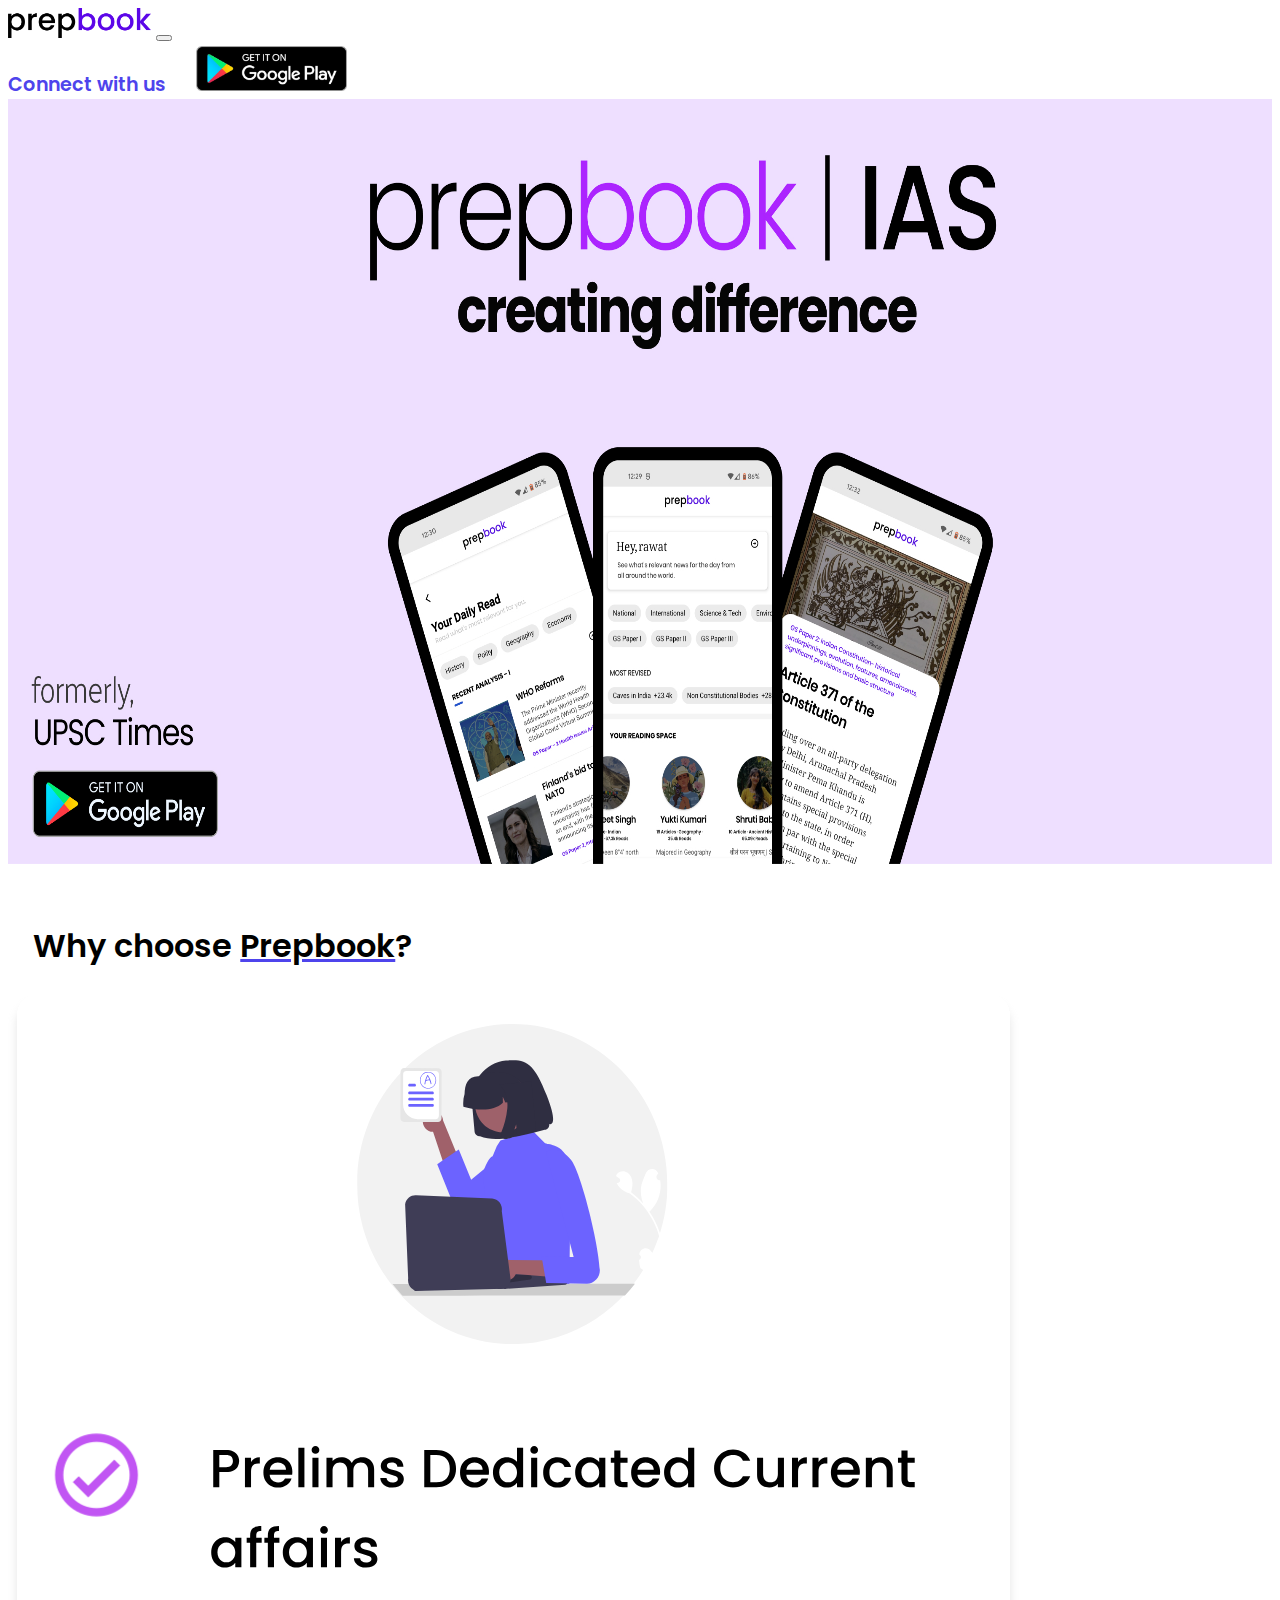
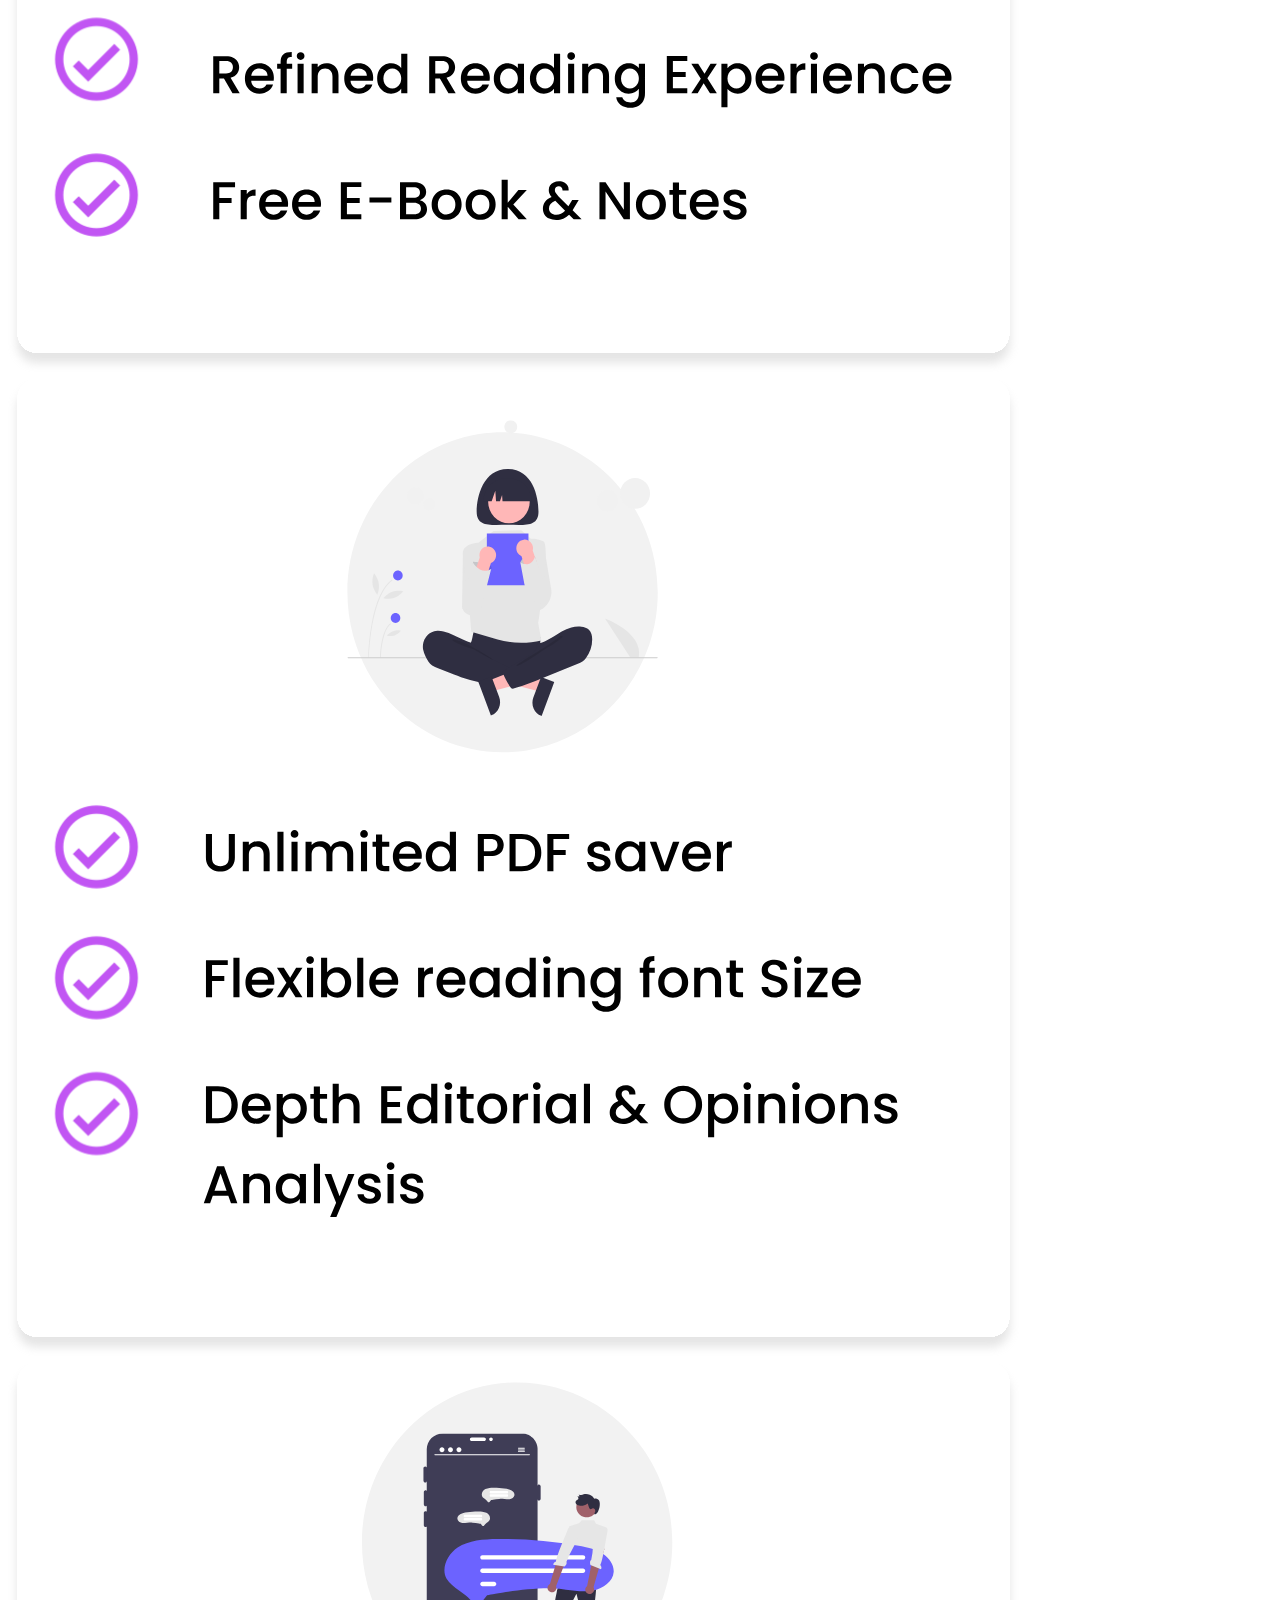
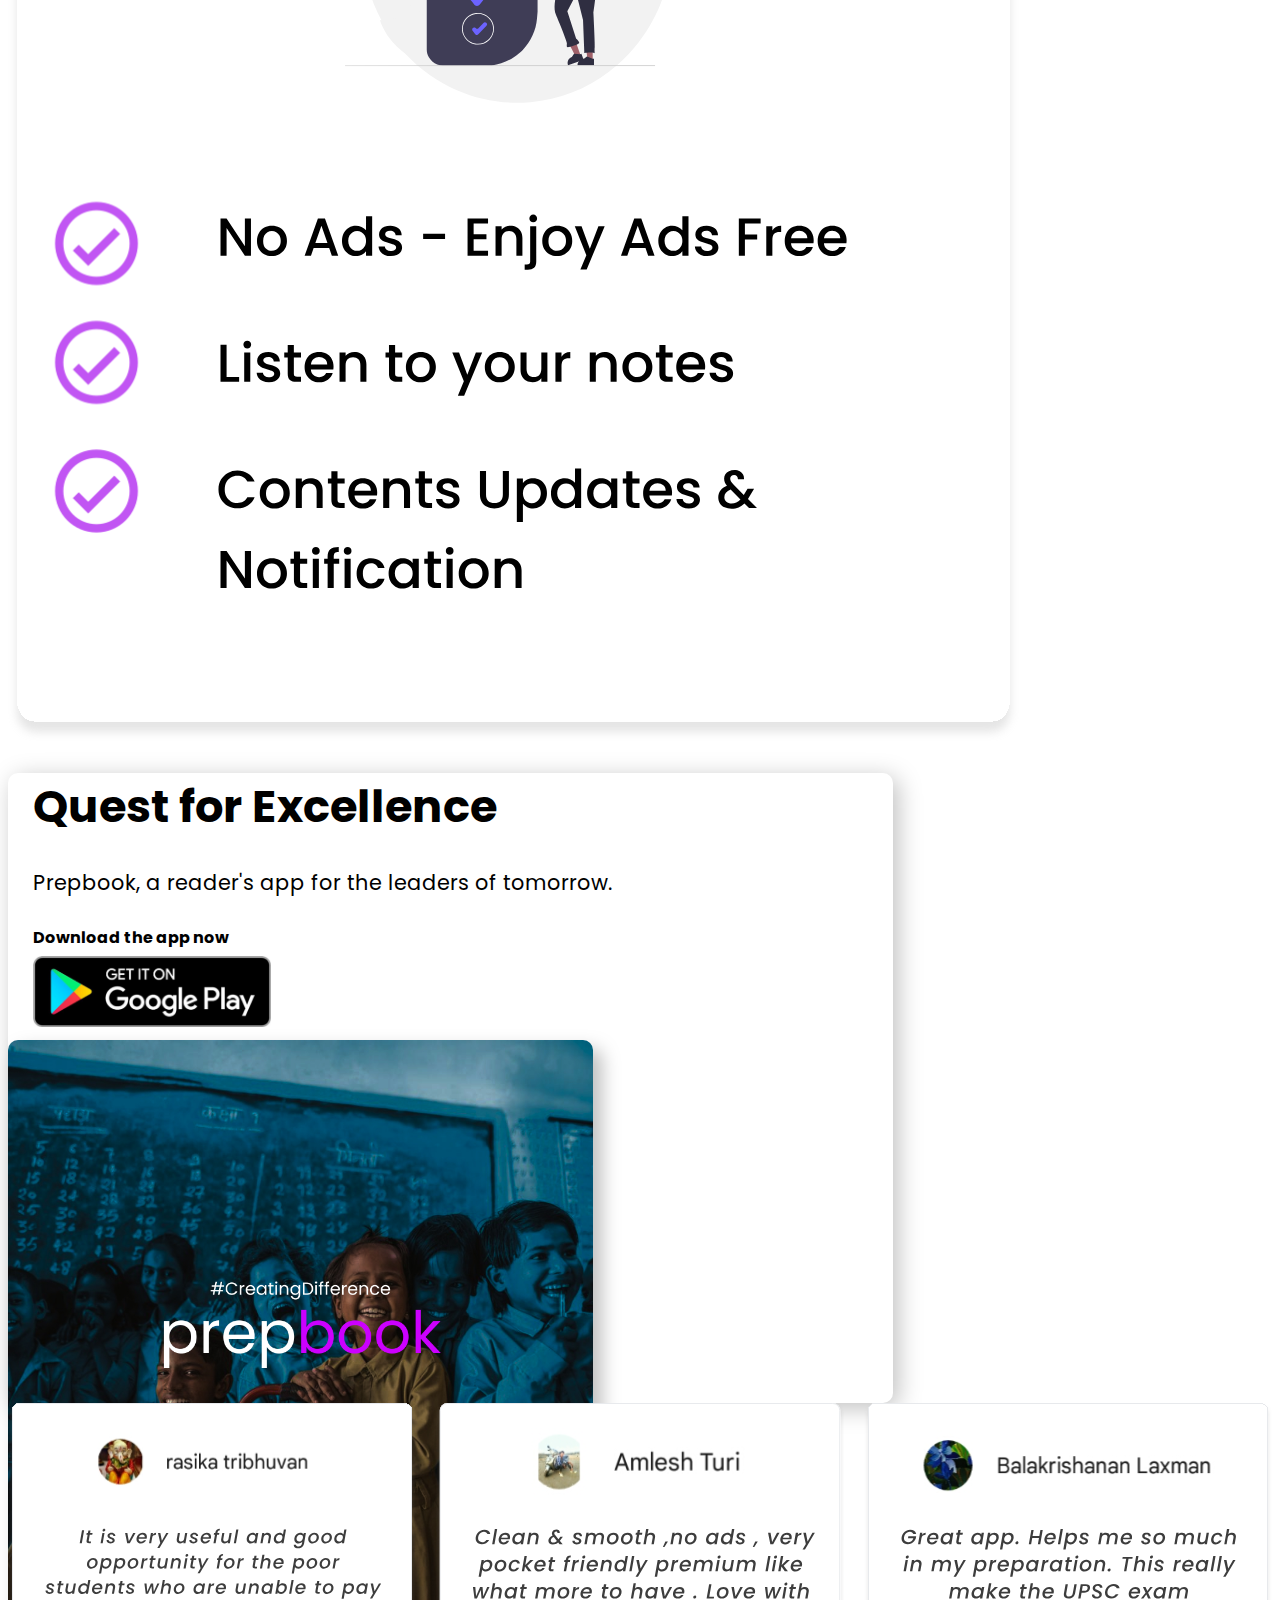
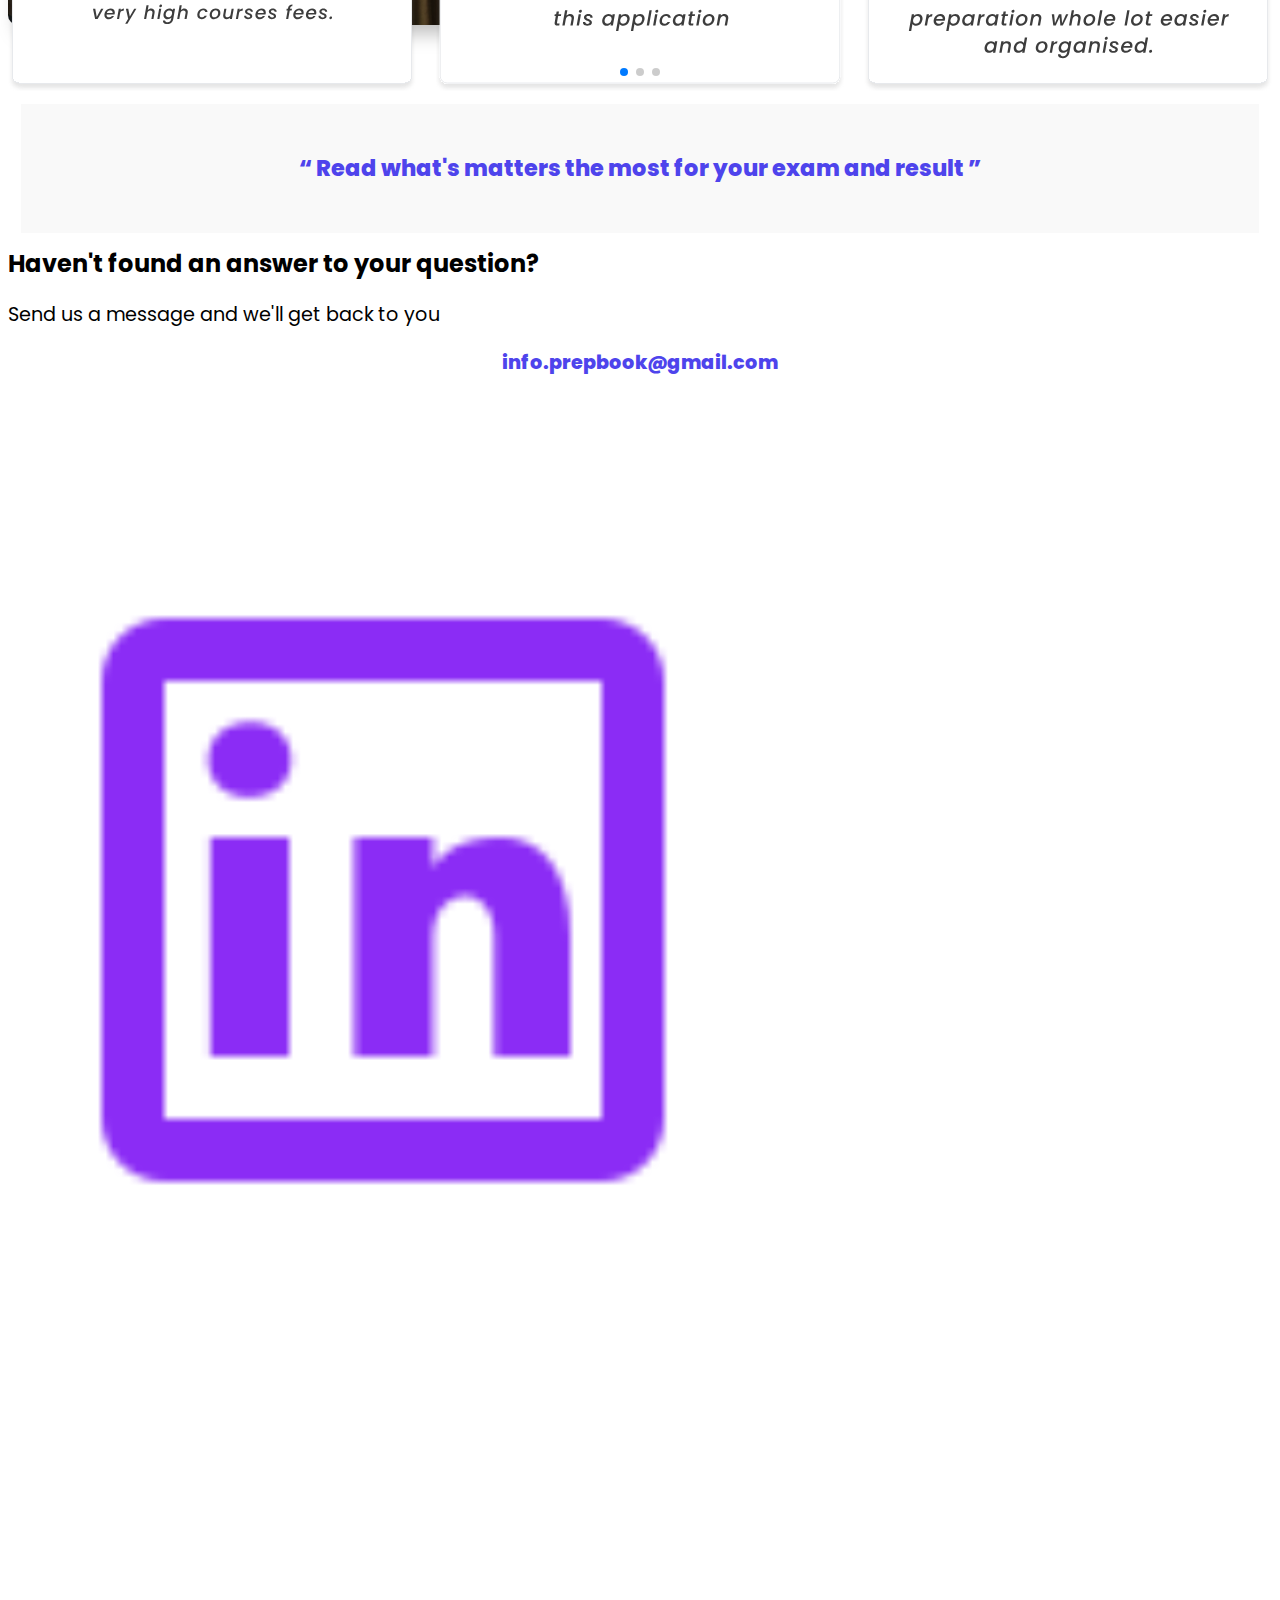
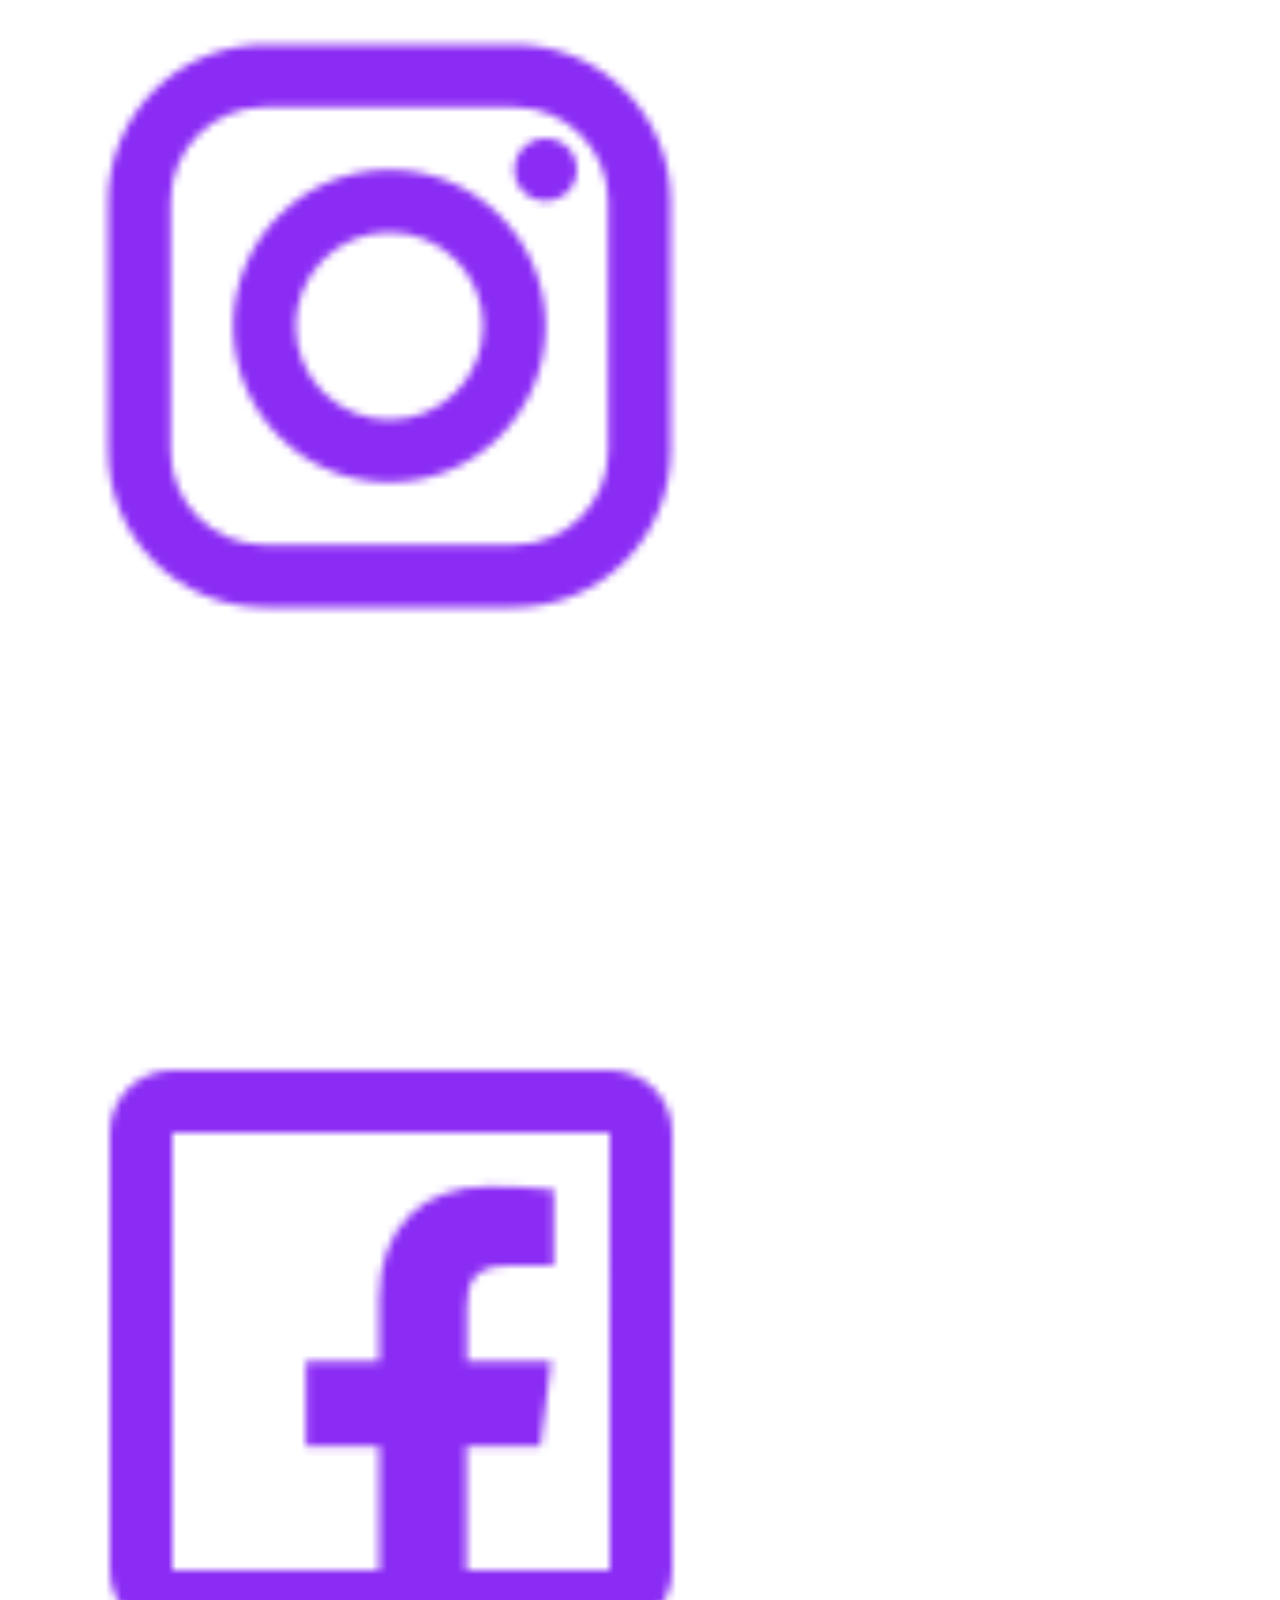
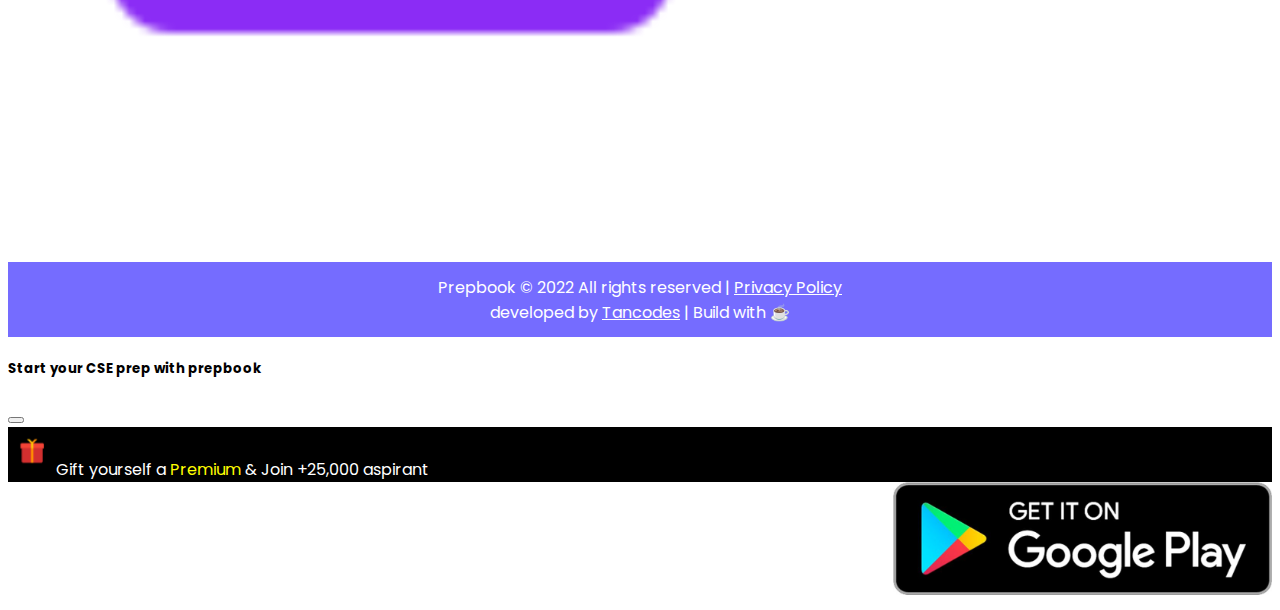
==== commit ff01ec04: "Update index.html" ====
--- a/index.html
+++ b/index.html
@@ -124,7 +124,7 @@
               <b>Download the app now</b>
             </div>
             <div>
-              <a href="https://play.google.com/store/apps/details?id=com.UpscMpsc.dev.timetoday"><img src="./images/download-btn.jpeg"  alt="prepbook"  class="d-inline-block align-text-top download-btn" /></a>
+              <a href="https://play.google.com/store/apps/details?id=com.UpscMpsc.dev.timetoday"><img src="./images/download-btn.jpeg"  alt="prepbook"  class="d-inline-block align-text-top center-download-btn" /></a>
             </div>
           </div>
           <!-- creating diff image - right -->
--- a/css/style.css
+++ b/css/style.css
@@ -101,7 +101,9 @@
     justify-content: center;
     border-radius: 10px;
 }
-
+.center-download-btn{
+    width: 40%;
+}
 /* tagline */
 .slg{
     margin: 1%;
@@ -115,11 +117,6 @@
     font-weight: 800;
     font-size: 1.4rem;
 }
-/* ------------------------------  Swiper---------------------------------- */
-.swiper-slide{
-    width: 30%;
-}
-
 
 /* ------------------------------------------------ FOOTER ------------------------------------------------ */
 .footer-1 span{
@@ -257,4 +254,4 @@
     height: 1px; width: 1px; 
     margin: -1px; padding: 0; border: 0; 
   }
-}+}
